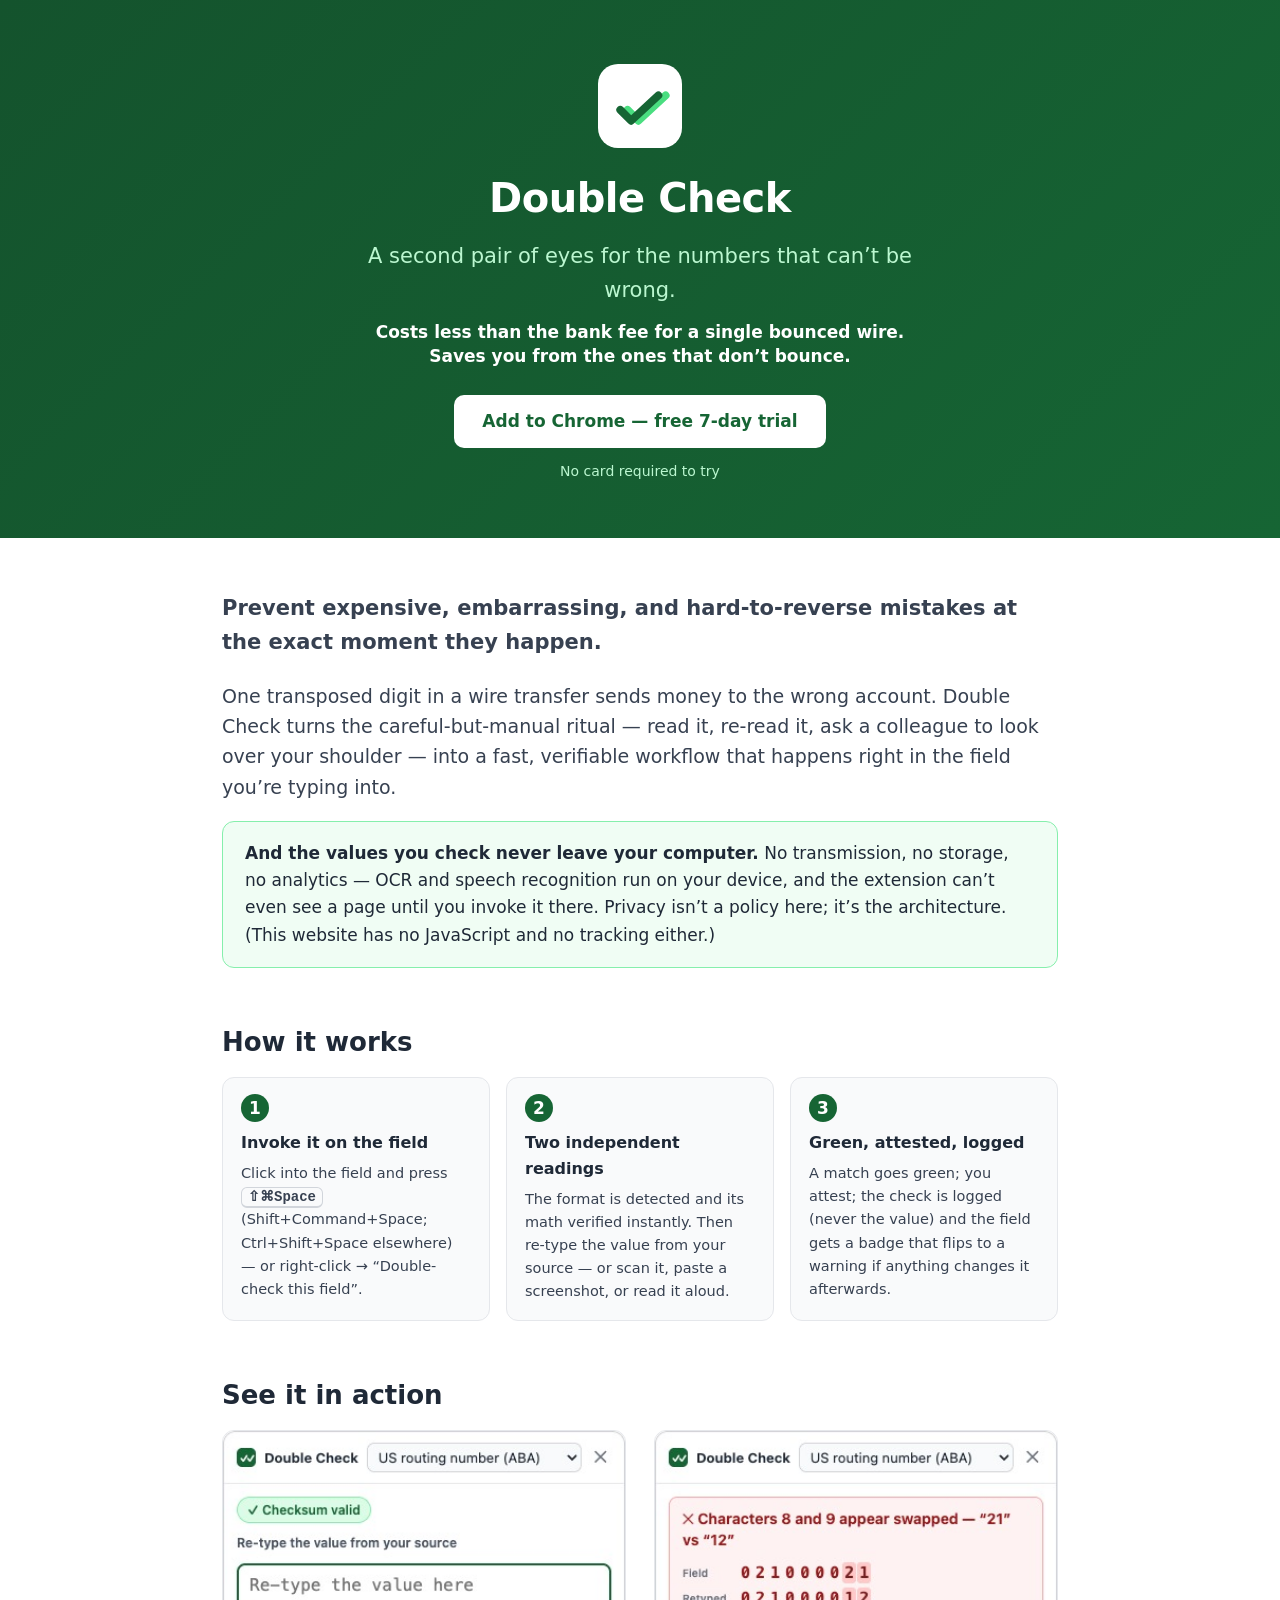
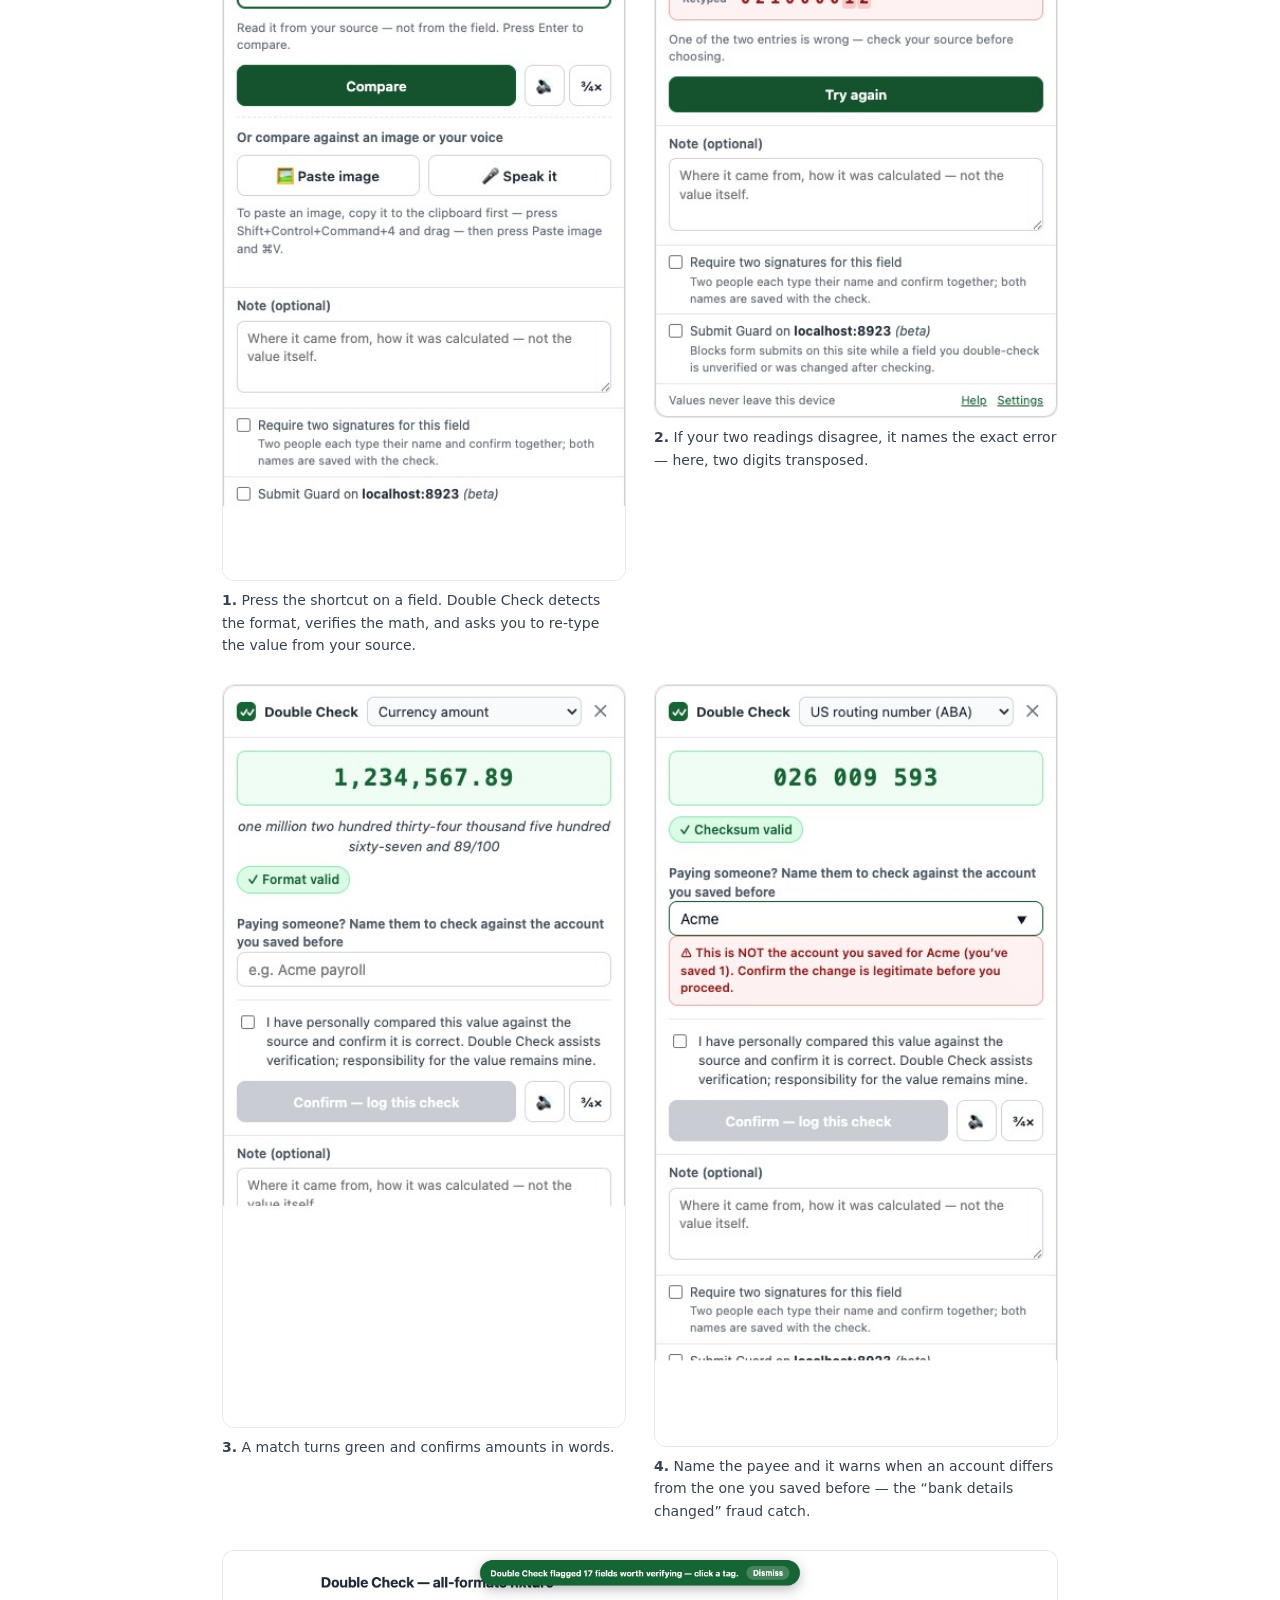
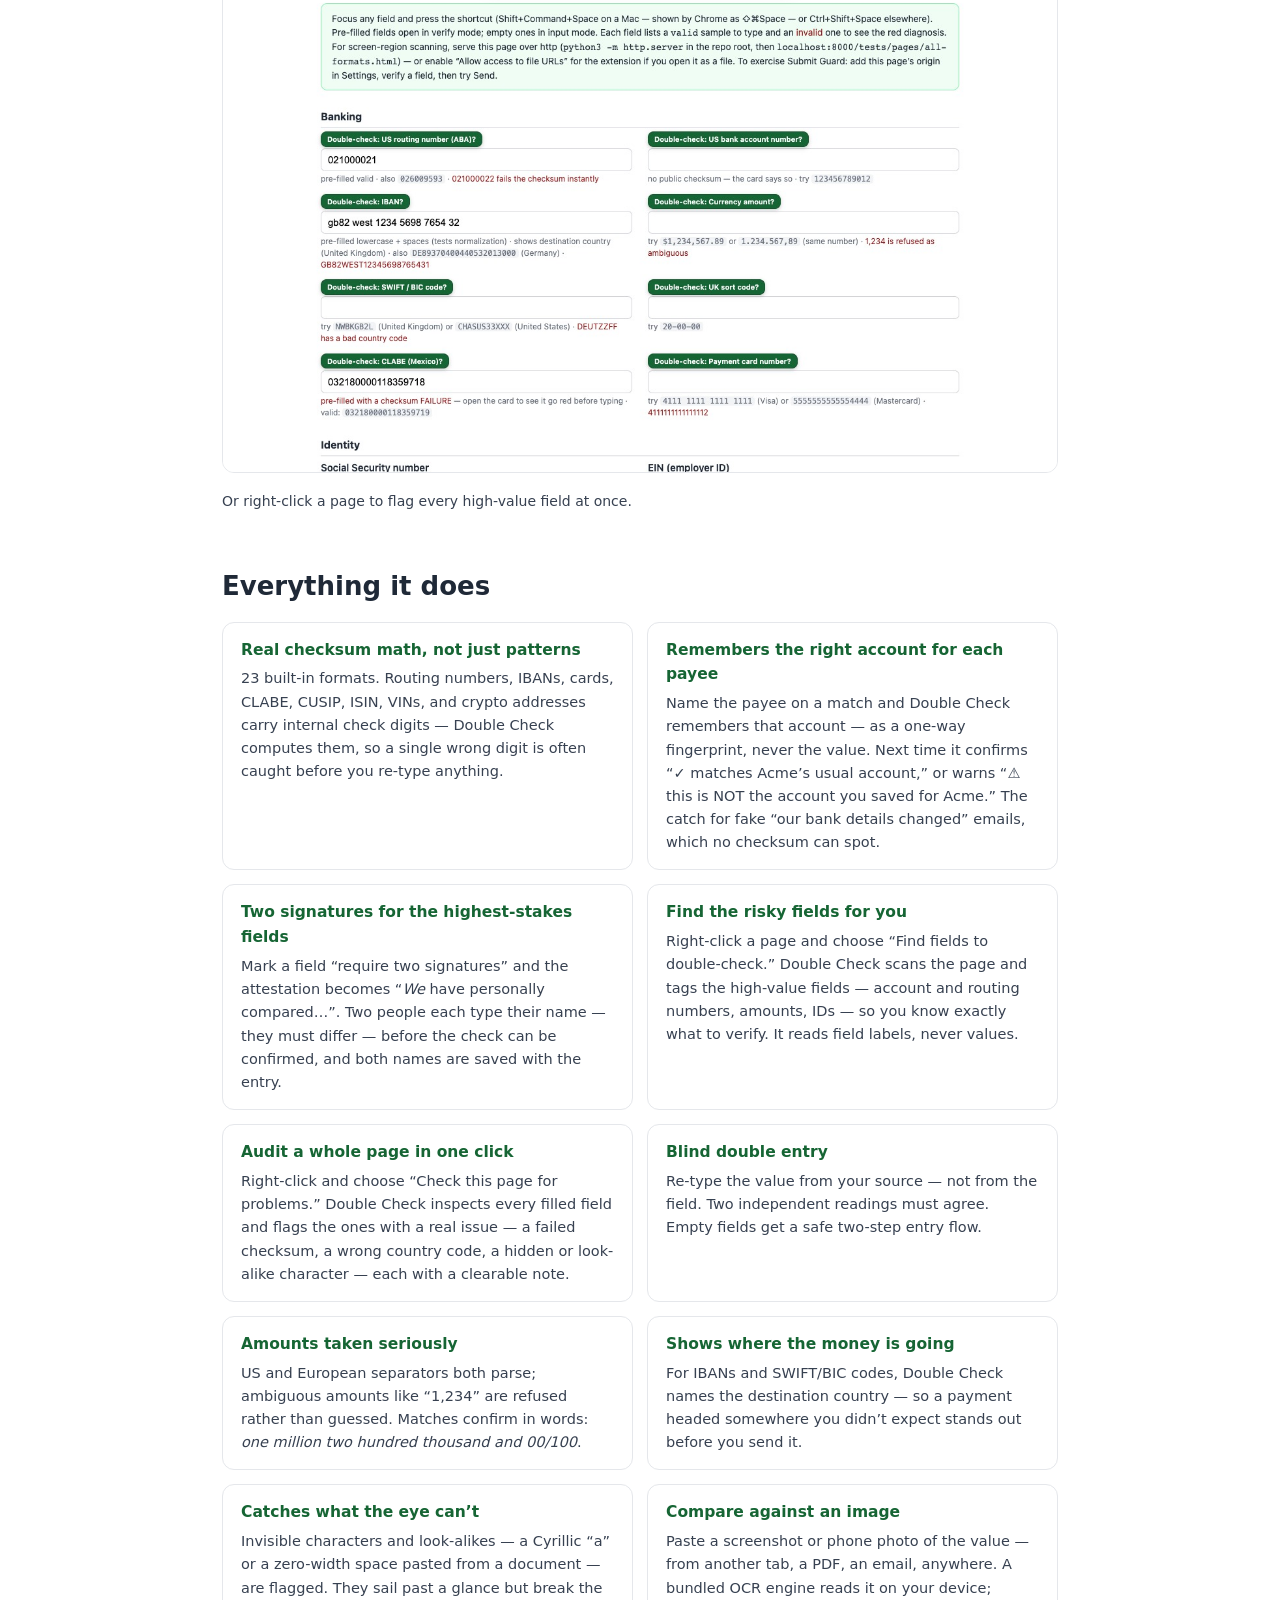
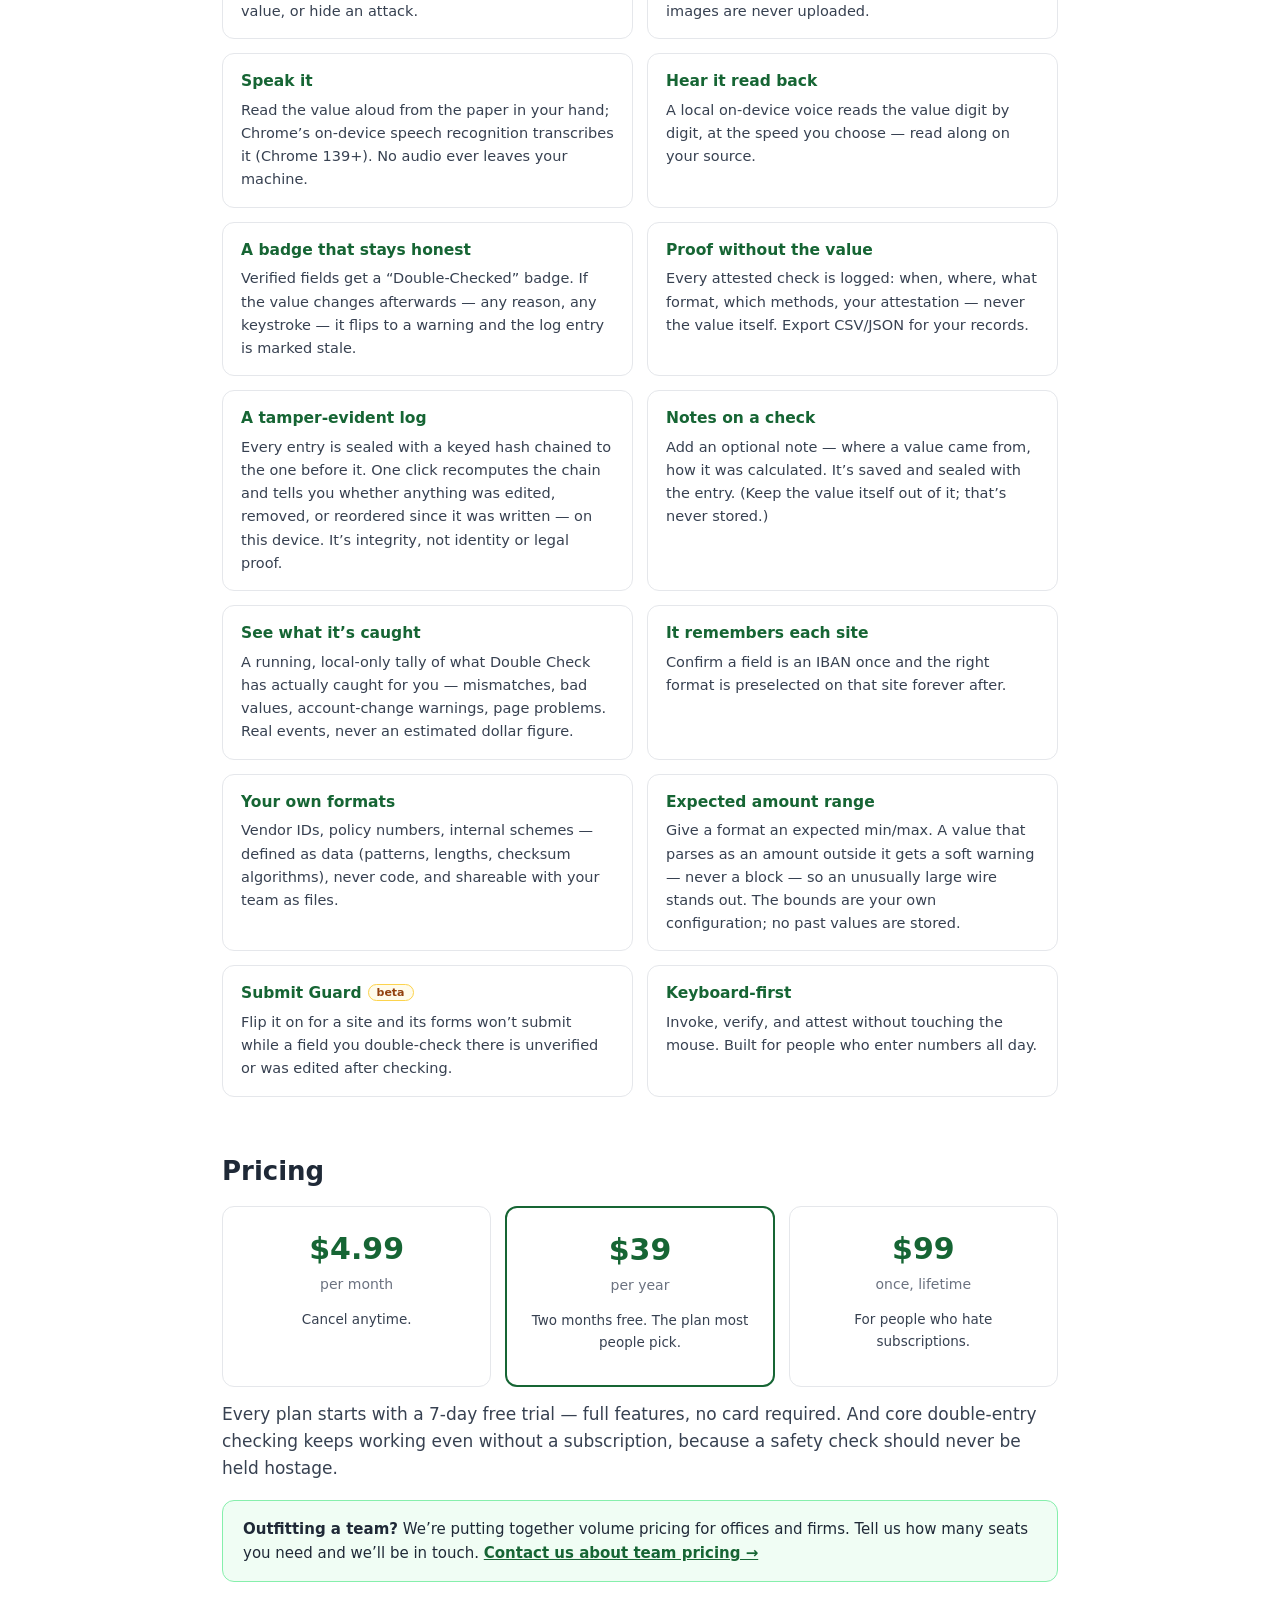
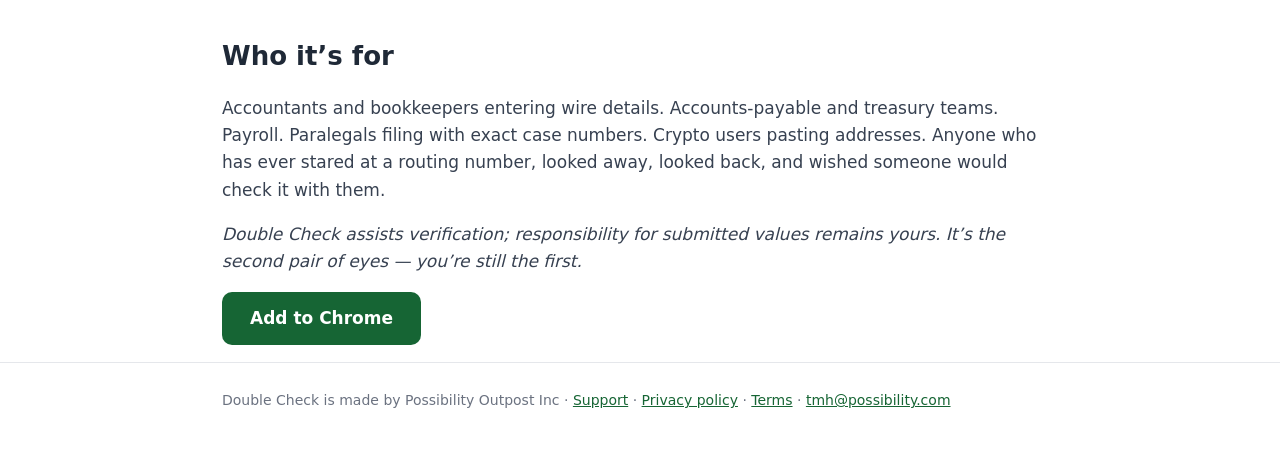
==== index.html @ 44df60a7 "Wire up the live Chrome Web Store link Extension is live — both CTAs now point to the store listing;" ====
<!doctype html>
<html lang="en">
<head>
  <meta charset="UTF-8">
  <meta name="viewport" content="width=device-width, initial-scale=1.0">
  <title>Double Check — a second pair of eyes for numbers that can’t be wrong</title>
  <meta name="description" content="Chrome extension that verifies account numbers, routing numbers, amounts and IDs as you enter them — checksums, blind double entry, on-device OCR and voice. Values never leave your device.">
  <meta property="og:title" content="Double Check">
  <meta property="og:description" content="A second pair of eyes for numbers that can’t be wrong. Values never leave your device.">
  <meta property="og:image" content="https://doublecheck.possibility.com/og.jpg">
  <meta property="og:url" content="https://doublecheck.possibility.com/">
  <link rel="canonical" href="https://doublecheck.possibility.com/">
  <link rel="icon" href="favicon.png">
  <link rel="stylesheet" href="style.css">
  <!-- No JavaScript on this site, by design. Nothing here tracks you either. -->
</head>
<body>
  <header class="site">
    <div class="wrap">
      <div class="logo" aria-hidden="true">
        <svg viewBox="0 0 100 100" xmlns="http://www.w3.org/2000/svg">
          <path d="M22 56 L40 74 L85 32" fill="none" stroke="#4ade80" stroke-width="13"
                stroke-linecap="round" stroke-linejoin="round" transform="translate(7,0)"/>
          <path d="M22 56 L40 74 L85 32" fill="none" stroke="#166534" stroke-width="13"
                stroke-linecap="round" stroke-linejoin="round" transform="translate(-5,0)"/>
        </svg>
      </div>
      <h1>Double Check</h1>
      <p class="tag">A second pair of eyes for the numbers that can’t be wrong.</p>
      <p class="pitch">Costs less than the bank fee for a single bounced wire.<br>
      Saves you from the ones that don’t bounce.</p>
      <a class="cta" href="https://chromewebstore.google.com/detail/double-check/mnkfkinaakgknifodgbcakgflnaelhpe">Add to Chrome — free 7-day trial</a>
      <div class="subcta">No card required to try</div>
    </div>
  </header>

  <main class="wrap">
    <section>
      <p style="font-size:21px;font-weight:600;margin-top:0">Prevent expensive, embarrassing, and
      hard-to-reverse mistakes at the exact moment they happen.</p>
      <p style="font-size:19px">One transposed digit in a wire transfer sends money to the wrong
      account. Double Check turns the careful-but-manual ritual — read it, re-read it, ask a
      colleague to look over your shoulder — into a fast, verifiable workflow that happens right
      in the field you’re typing into.</p>
      <div class="promise">
        <strong>And the values you check never leave your computer.</strong> No transmission, no
        storage, no analytics — OCR and speech recognition run on your device, and the extension
        can’t even see a page until you invoke it there. Privacy isn’t a policy here; it’s the
        architecture. (This website has no JavaScript and no tracking either.)
      </div>
    </section>

    <section>
      <h2>How it works</h2>
      <div class="steps">
        <div class="step"><span class="n">1</span>
          <h3>Invoke it on the field</h3>
          <p>Click into the field and press <kbd>⇧⌘Space</kbd> (Shift+Command+Space; Ctrl+Shift+Space
          elsewhere) — or right-click → “Double-check this field”.</p>
        </div>
        <div class="step"><span class="n">2</span>
          <h3>Two independent readings</h3>
          <p>The format is detected and its math verified instantly. Then re-type the value from
          your source — or scan it, paste a screenshot, or read it aloud.</p>
        </div>
        <div class="step"><span class="n">3</span>
          <h3>Green, attested, logged</h3>
          <p>A match goes green; you attest; the check is logged (never the value) and the field
          gets a badge that flips to a warning if anything changes it afterwards.</p>
        </div>
      </div>
    </section>

    <section>
      <h2>See it in action</h2>
      <div class="walk">
        <figure>
          <img src="doc-verify.jpg" alt="The Double Check card on a routing-number field: checksum valid, with a box to re-type the value from your source">
          <figcaption><strong>1.</strong> Press the shortcut on a field. Double Check detects the
          format, verifies the math, and asks you to re-type the value from your source.</figcaption>
        </figure>
        <figure>
          <img src="doc-mismatch.jpg" alt="A mismatch: characters 8 and 9 appear swapped, with both entries compared character by character">
          <figcaption><strong>2.</strong> If your two readings disagree, it names the exact error —
          here, two digits transposed.</figcaption>
        </figure>
        <figure>
          <img src="doc-match.jpg" alt="A green match showing an amount confirmed in words">
          <figcaption><strong>3.</strong> A match turns green and confirms amounts in words.</figcaption>
        </figure>
        <figure>
          <img src="doc-trusted.jpg" alt="A warning that this is not the account saved for the named payee">
          <figcaption><strong>4.</strong> Name the payee and it warns when an account differs from
          the one you saved before — the “bank details changed” fraud catch.</figcaption>
        </figure>
      </div>
      <figure class="wide">
        <img src="doc-scan.jpg" alt="A page with several high-value fields tagged for double-checking">
        <figcaption>Or right-click a page to flag every high-value field at once.</figcaption>
      </figure>
    </section>

    <section>
      <h2>Everything it does</h2>
      <div class="grid">
        <div class="feat"><h3>Real checksum math, not just patterns</h3>
          <p>23 built-in formats. Routing numbers, IBANs, cards, CLABE, CUSIP, ISIN, VINs, and
          crypto addresses carry internal check digits — Double Check computes them, so a single
          wrong digit is often caught before you re-type anything.</p></div>
        <div class="feat"><h3>Remembers the right account for each payee</h3>
          <p>Name the payee on a match and Double Check remembers that account — as a one-way
          fingerprint, never the value. Next time it confirms “✓ matches Acme’s usual account,”
          or warns “⚠ this is NOT the account you saved for Acme.” The catch for fake “our bank
          details changed” emails, which no checksum can spot.</p></div>
        <div class="feat"><h3>Two signatures for the highest-stakes fields</h3>
          <p>Mark a field “require two signatures” and the attestation becomes “<em>We</em> have
          personally compared…”. Two people each type their name — they must differ — before the
          check can be confirmed, and both names are saved with the entry.</p></div>
        <div class="feat"><h3>Find the risky fields for you</h3>
          <p>Right-click a page and choose “Find fields to double-check.” Double Check scans the
          page and tags the high-value fields — account and routing numbers, amounts, IDs — so you
          know exactly what to verify. It reads field labels, never values.</p></div>
        <div class="feat"><h3>Audit a whole page in one click</h3>
          <p>Right-click and choose “Check this page for problems.” Double Check inspects every
          filled field and flags the ones with a real issue — a failed checksum, a wrong country
          code, a hidden or look-alike character — each with a clearable note.</p></div>
        <div class="feat"><h3>Blind double entry</h3>
          <p>Re-type the value from your source — not from the field. Two independent readings
          must agree. Empty fields get a safe two-step entry flow.</p></div>
        <div class="feat"><h3>Amounts taken seriously</h3>
          <p>US and European separators both parse; ambiguous amounts like “1,234” are refused
          rather than guessed. Matches confirm in words: <em>one million two hundred thousand
          and 00/100</em>.</p></div>
        <div class="feat"><h3>Shows where the money is going</h3>
          <p>For IBANs and SWIFT/BIC codes, Double Check names the destination country — so a
          payment headed somewhere you didn’t expect stands out before you send it.</p></div>
        <div class="feat"><h3>Catches what the eye can’t</h3>
          <p>Invisible characters and look-alikes — a Cyrillic “а” or a zero-width space pasted
          from a document — are flagged. They sail past a glance but break the value, or hide an
          attack.</p></div>
        <div class="feat"><h3>Compare against an image</h3>
          <p>Paste a screenshot or phone photo of the value — from another tab, a PDF, an
          email, anywhere. A bundled OCR engine reads it on your device; images are never
          uploaded.</p></div>
        <div class="feat"><h3>Speak it</h3>
          <p>Read the value aloud from the paper in your hand; Chrome’s on-device speech
          recognition transcribes it (Chrome 139+). No audio ever leaves your machine.</p></div>
        <div class="feat"><h3>Hear it read back</h3>
          <p>A local on-device voice reads the value digit by digit, at the speed you choose —
          read along on your source.</p></div>
        <div class="feat"><h3>A badge that stays honest</h3>
          <p>Verified fields get a “Double-Checked” badge. If the value changes afterwards — any
          reason, any keystroke — it flips to a warning and the log entry is marked stale.</p></div>
        <div class="feat"><h3>Proof without the value</h3>
          <p>Every attested check is logged: when, where, what format, which methods, your
          attestation — never the value itself. Export CSV/JSON for your records.</p></div>
        <div class="feat"><h3>A tamper-evident log</h3>
          <p>Every entry is sealed with a keyed hash chained to the one before it. One click
          recomputes the chain and tells you whether anything was edited, removed, or reordered
          since it was written — on this device. It’s integrity, not identity or legal proof.</p></div>
        <div class="feat"><h3>Notes on a check</h3>
          <p>Add an optional note — where a value came from, how it was calculated. It’s saved and
          sealed with the entry. (Keep the value itself out of it; that’s never stored.)</p></div>
        <div class="feat"><h3>See what it’s caught</h3>
          <p>A running, local-only tally of what Double Check has actually caught for you —
          mismatches, bad values, account-change warnings, page problems. Real events, never an
          estimated dollar figure.</p></div>
        <div class="feat"><h3>It remembers each site</h3>
          <p>Confirm a field is an IBAN once and the right format is preselected on that site
          forever after.</p></div>
        <div class="feat"><h3>Your own formats</h3>
          <p>Vendor IDs, policy numbers, internal schemes — defined as data (patterns, lengths,
          checksum algorithms), never code, and shareable with your team as files.</p></div>
        <div class="feat"><h3>Expected amount range</h3>
          <p>Give a format an expected min/max. A value that parses as an amount outside it gets a
          soft warning — never a block — so an unusually large wire stands out. The bounds are your
          own configuration; no past values are stored.</p></div>
        <div class="feat"><h3>Submit Guard<span class="beta">beta</span></h3>
          <p>Flip it on for a site and its forms won’t submit while a field you double-check
          there is unverified or was edited after checking.</p></div>
        <div class="feat"><h3>Keyboard-first</h3>
          <p>Invoke, verify, and attest without touching the mouse. Built for people who enter
          numbers all day.</p></div>
      </div>
    </section>

    <section>
      <h2>Pricing</h2>
      <div class="price-row">
        <div class="price"><div class="amt">$4.99</div><div class="per">per month</div>
          <p>Cancel anytime.</p></div>
        <div class="price hot"><div class="amt">$39</div><div class="per">per year</div>
          <p>Two months free. The plan most people pick.</p></div>
        <div class="price"><div class="amt">$99</div><div class="per">once, lifetime</div>
          <p>For people who hate subscriptions.</p></div>
      </div>
      <p style="margin-top:14px">Every plan starts with a 7-day free trial — full features, no
      card required. And core double-entry checking keeps working even without a subscription,
      because a safety check should never be held hostage.</p>
      <div class="teams">
        <strong>Outfitting a team?</strong> We’re putting together volume pricing for offices and
        firms. Tell us how many seats you need and we’ll be in touch.
        <a href="mailto:tmh@possibility.com?subject=Double%20Check%20%E2%80%94%20Team%20pricing%20inquiry&amp;body=How%20many%20people%20on%20your%20team%3F%0AWhat%20does%20your%20team%20do%3F%0A">Contact us about team pricing →</a>
      </div>
    </section>

    <section>
      <h2>Who it’s for</h2>
      <p>Accountants and bookkeepers entering wire details. Accounts-payable and treasury teams.
      Payroll. Paralegals filing with exact case numbers. Crypto users pasting addresses. Anyone
      who has ever stared at a routing number, looked away, looked back, and wished someone would
      check it with them.</p>
      <p><em>Double Check assists verification; responsibility for submitted values remains
      yours. It’s the second pair of eyes — you’re still the first.</em></p>
      <p><a class="cta" style="background:#166534;color:#fff" href="https://chromewebstore.google.com/detail/double-check/mnkfkinaakgknifodgbcakgflnaelhpe">Add to Chrome</a></p>
    </section>
  </main>

  <footer class="site">
    <div class="wrap">
      Double Check is made by Possibility Outpost Inc ·
      <a href="support.html">Support</a> ·
      <a href="privacy.html">Privacy policy</a> ·
      <a href="terms.html">Terms</a> ·
      <a href="mailto:tmh@possibility.com">tmh@possibility.com</a>
    </div>
  </footer>
</body>
</html>
---- style.css ----
:root {
  --green: #166534;
  --green-dark: #14532d;
  --green-pale: #f0fdf4;
  --green-border: #86efac;
  --ink: #1f2937;
  --muted: #6b7280;
  --line: #e5e7eb;
  --bg: #f9fafb;
  --amber-bg: #fffbeb;
  --amber-border: #fcd34d;
  --amber-ink: #92400e;
}
* { box-sizing: border-box; }
body {
  margin: 0;
  font: 17px/1.6 system-ui, -apple-system, "Segoe UI", sans-serif;
  color: var(--ink);
  background: #fff;
}
.wrap { max-width: 880px; margin: 0 auto; padding: 0 22px; }
header.site {
  background: linear-gradient(135deg, var(--green-dark), var(--green));
  color: #fff;
  padding: 64px 0 56px;
  text-align: center;
}
.logo {
  width: 84px; height: 84px; border-radius: 20px; background: #fff;
  display: inline-flex; align-items: center; justify-content: center;
  margin-bottom: 18px;
}
.logo svg { width: 72%; height: 72%; }
header.site h1 { font-size: 40px; margin: 0 0 10px; letter-spacing: -.5px; }
header.site .tag { font-size: 21px; color: #bbf7d0; margin: 0 auto 14px; max-width: 560px; }
header.site .pitch { font-size: 17px; font-weight: 600; color: #fff; margin: 0 auto 26px; max-width: 560px; line-height: 1.4; }
.cta {
  display: inline-block; background: #fff; color: var(--green);
  font-weight: 750; font-size: 17px; padding: 13px 28px; border-radius: 10px;
  text-decoration: none;
}
.cta:hover { background: var(--green-pale); }
.subcta { color: #bbf7d0; font-size: 14px; margin-top: 12px; }
main { padding: 26px 0 80px; }
section { margin-top: 54px; }
h2 { font-size: 26px; margin: 0 0 14px; }
p { color: #374151; }
.promise {
  background: var(--green-pale); border: 1px solid var(--green-border);
  border-radius: 12px; padding: 18px 22px;
}
.steps { display: grid; grid-template-columns: repeat(3, 1fr); gap: 16px; }
@media (max-width: 700px) { .steps { grid-template-columns: 1fr; } }
.step {
  border: 1px solid var(--line); border-radius: 12px; padding: 16px 18px; background: var(--bg);
}
.step .n {
  display: inline-flex; width: 28px; height: 28px; border-radius: 50%;
  background: var(--green); color: #fff; align-items: center; justify-content: center;
  font-weight: 700; margin-bottom: 8px;
}
.step h3 { font-size: 16px; margin: 0 0 6px; }
.step p { font-size: 14.5px; margin: 0; }
.grid { display: grid; grid-template-columns: 1fr 1fr; gap: 14px; }
@media (max-width: 700px) { .grid { grid-template-columns: 1fr; } }
.feat { border: 1px solid var(--line); border-radius: 12px; padding: 15px 18px; }
.feat h3 { font-size: 15.5px; margin: 0 0 5px; color: var(--green); }
.feat p { font-size: 14.5px; margin: 0; }
.feat .beta {
  font-size: 11px; font-weight: 700; color: var(--amber-ink); background: var(--amber-bg);
  border: 1px solid var(--amber-border); border-radius: 9999px; padding: 1px 8px;
  margin-left: 6px; vertical-align: 2px;
}
.shot { border: 1px solid var(--line); border-radius: 12px; width: 100%; height: auto; }
.walk { display: grid; grid-template-columns: repeat(2, 1fr); gap: 28px; margin-top: 10px; align-items: start; }
@media (max-width: 700px) { .walk { grid-template-columns: 1fr; } }
.walk figure, figure.wide { margin: 0; }
.walk img { width: 100%; max-width: 420px; height: auto; border: 1px solid var(--line); border-radius: 12px; display: block; }
figure.wide { margin-top: 28px; }
figure.wide img { width: 100%; height: auto; border: 1px solid var(--line); border-radius: 12px; }
.walk figcaption, figure.wide figcaption { font-size: 14px; color: #374151; margin-top: 8px; }
.price-row { display: grid; grid-template-columns: repeat(3, 1fr); gap: 14px; }
@media (max-width: 700px) { .price-row { grid-template-columns: 1fr; } }
.price { border: 1px solid var(--line); border-radius: 12px; padding: 18px; text-align: center; }
.price.hot { border-color: var(--green); border-width: 2px; }
.price .amt { font-size: 30px; font-weight: 800; color: var(--green); }
.price .per { color: var(--muted); font-size: 14px; }
.price p { font-size: 13.5px; }
.teams {
  margin-top: 18px; padding: 16px 20px; background: var(--green-pale);
  border: 1px solid var(--green-border); border-radius: 12px; font-size: 15px;
}
.teams a { font-weight: 650; white-space: nowrap; }
footer.site {
  border-top: 1px solid var(--line); padding: 26px 0 40px; color: var(--muted); font-size: 14px;
}
footer.site a, main a { color: var(--green); }
.docpage h1 { font-size: 30px; }
.docpage h2 { font-size: 21px; margin-top: 34px; }
.docpage { padding-bottom: 80px; }
nav.crumb { padding: 18px 0 0; font-size: 14px; }
nav.crumb a { color: var(--green); text-decoration: none; }
kbd {
  font: 600 14px ui-monospace, Menlo, monospace; background: var(--bg);
  border: 1px solid #d1d5db; border-bottom-width: 2px; border-radius: 6px; padding: 1px 6px;
}
code {
  font-family: ui-monospace, Menlo, monospace; font-size: 14px;
  background: #f3f4f6; padding: 0 5px; border-radius: 5px;
}
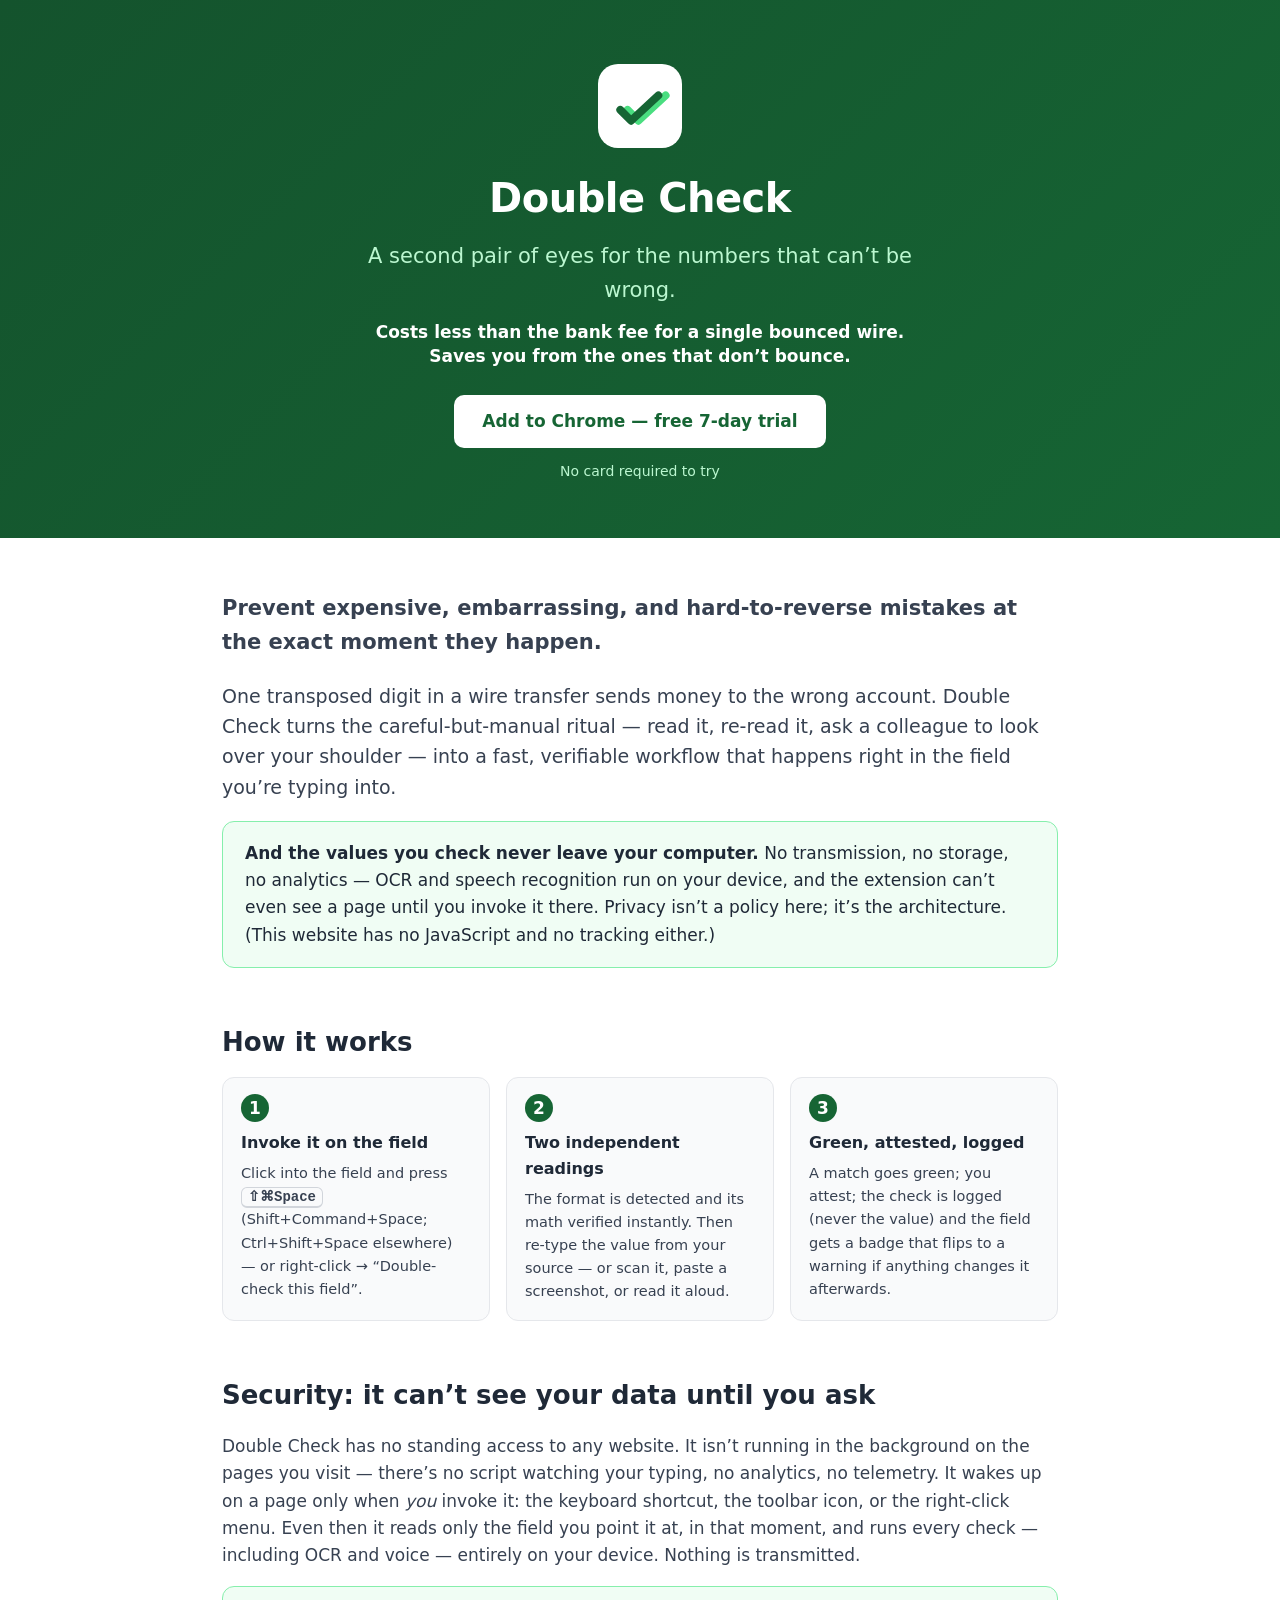
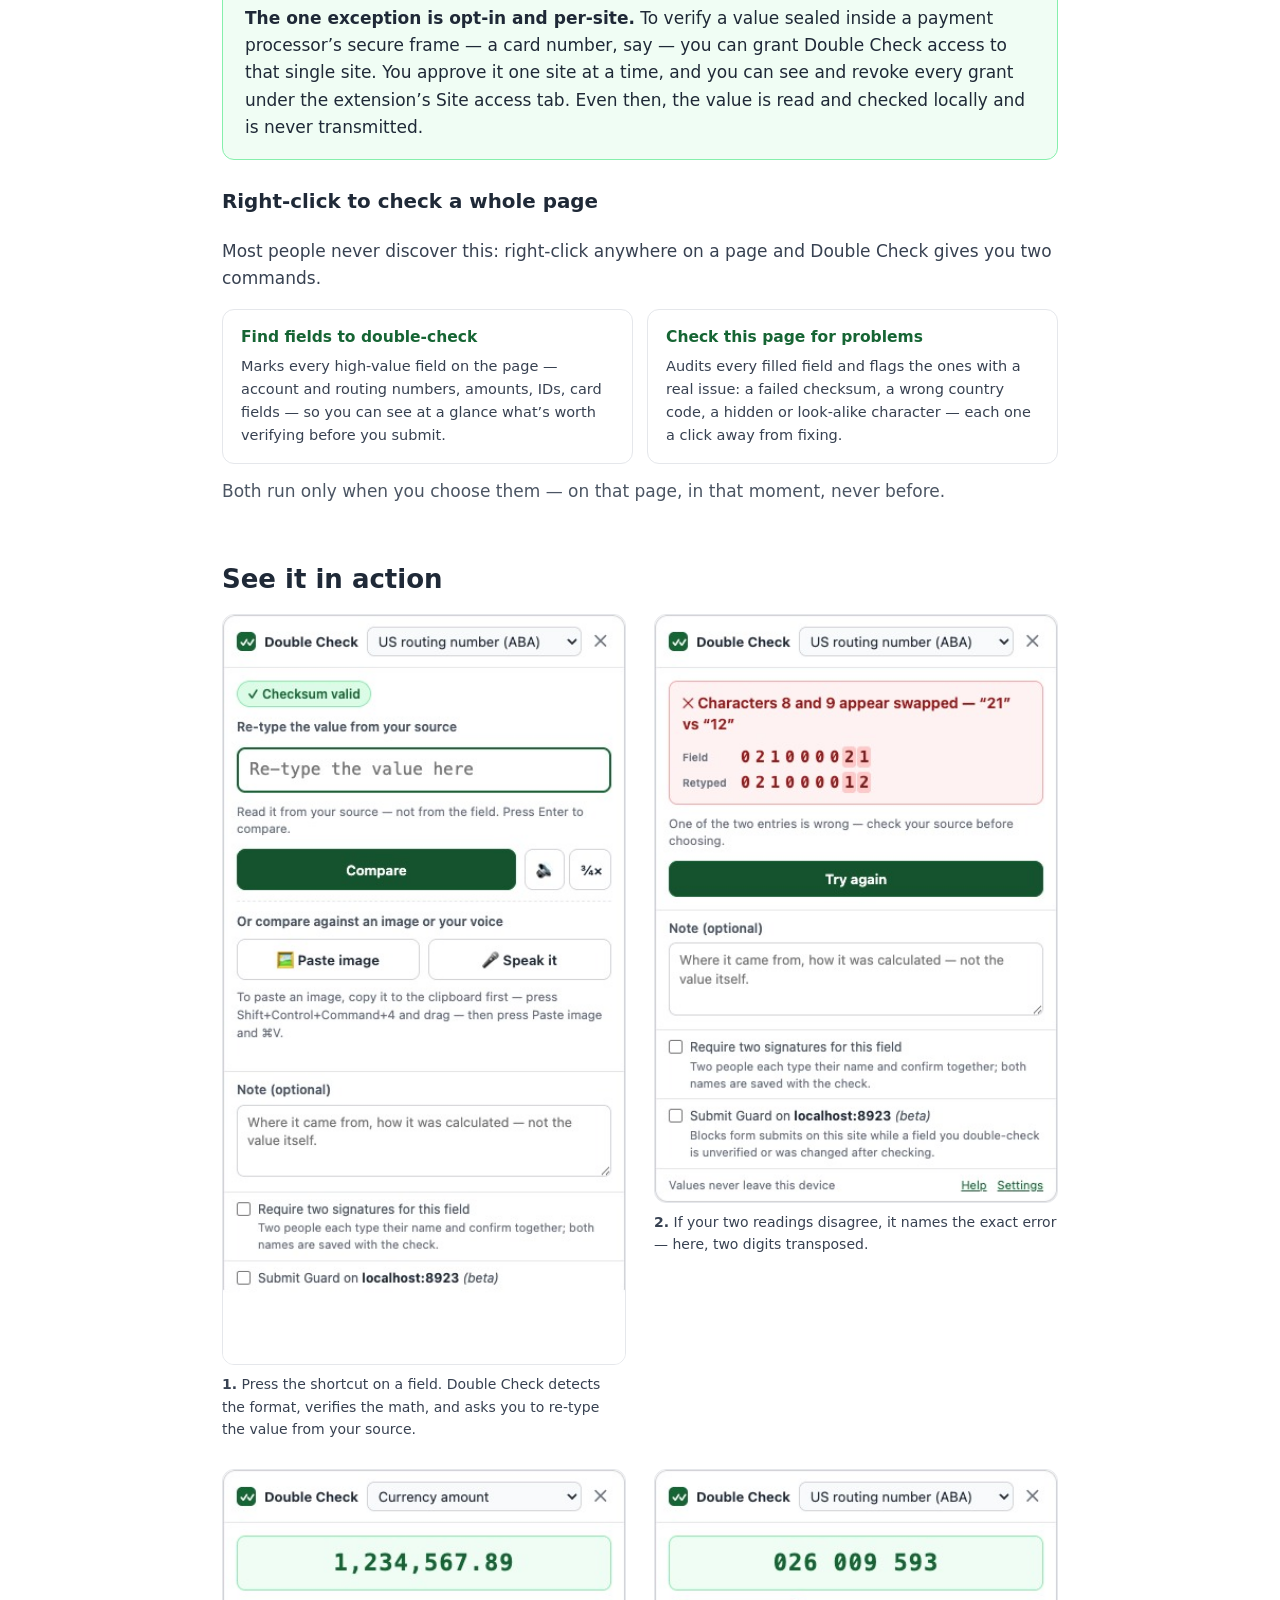
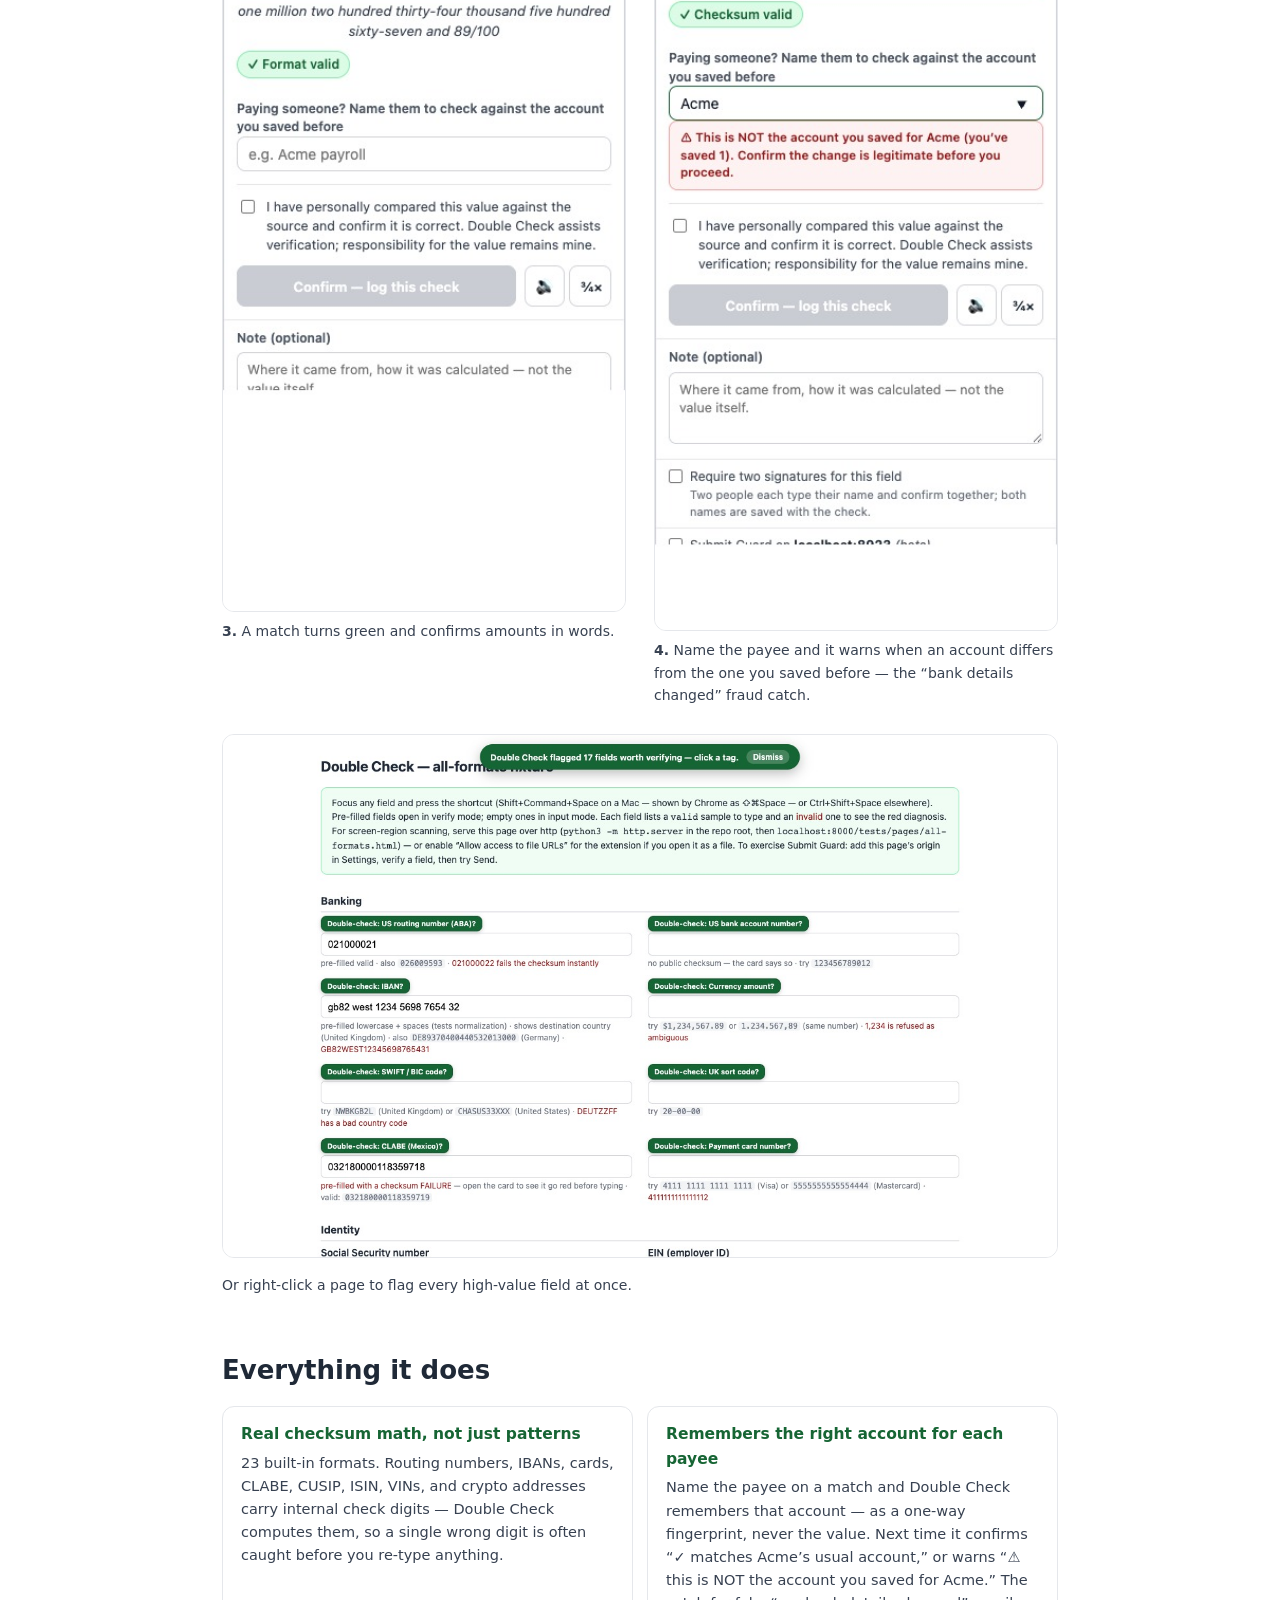
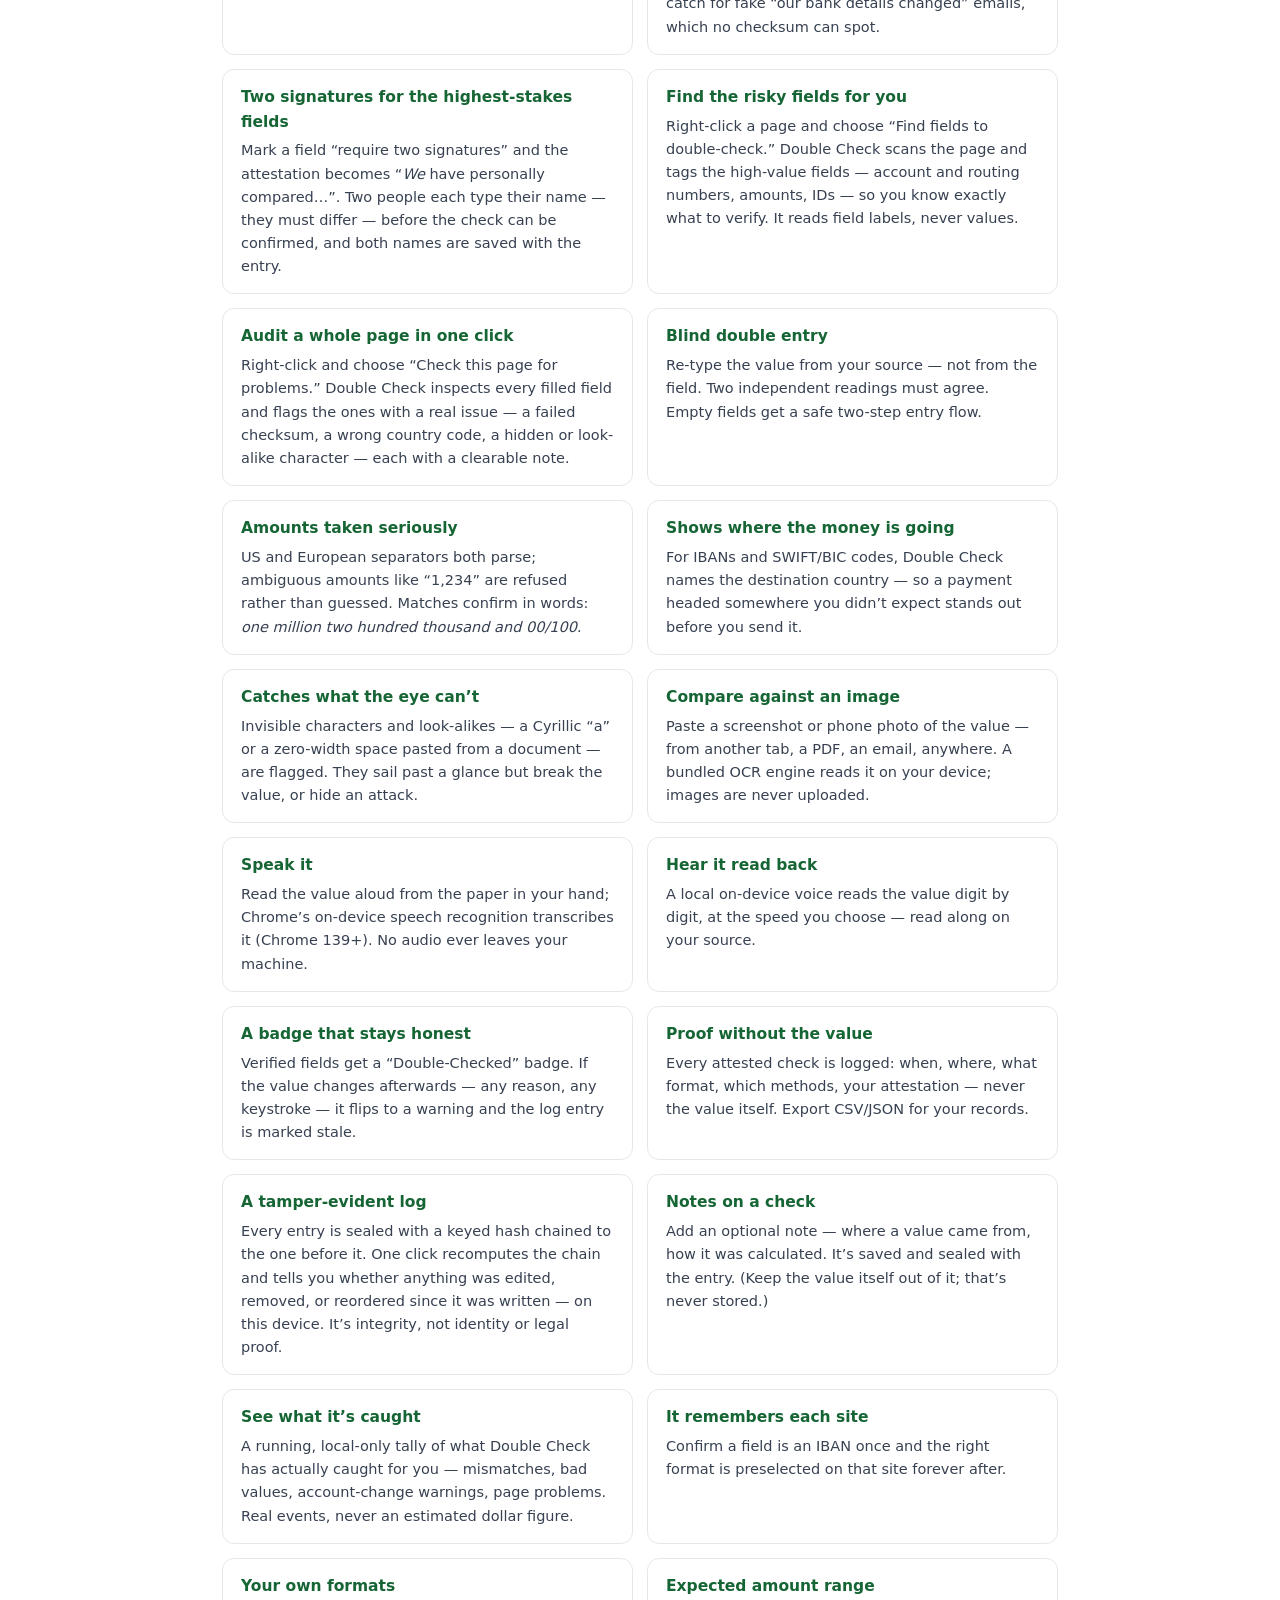
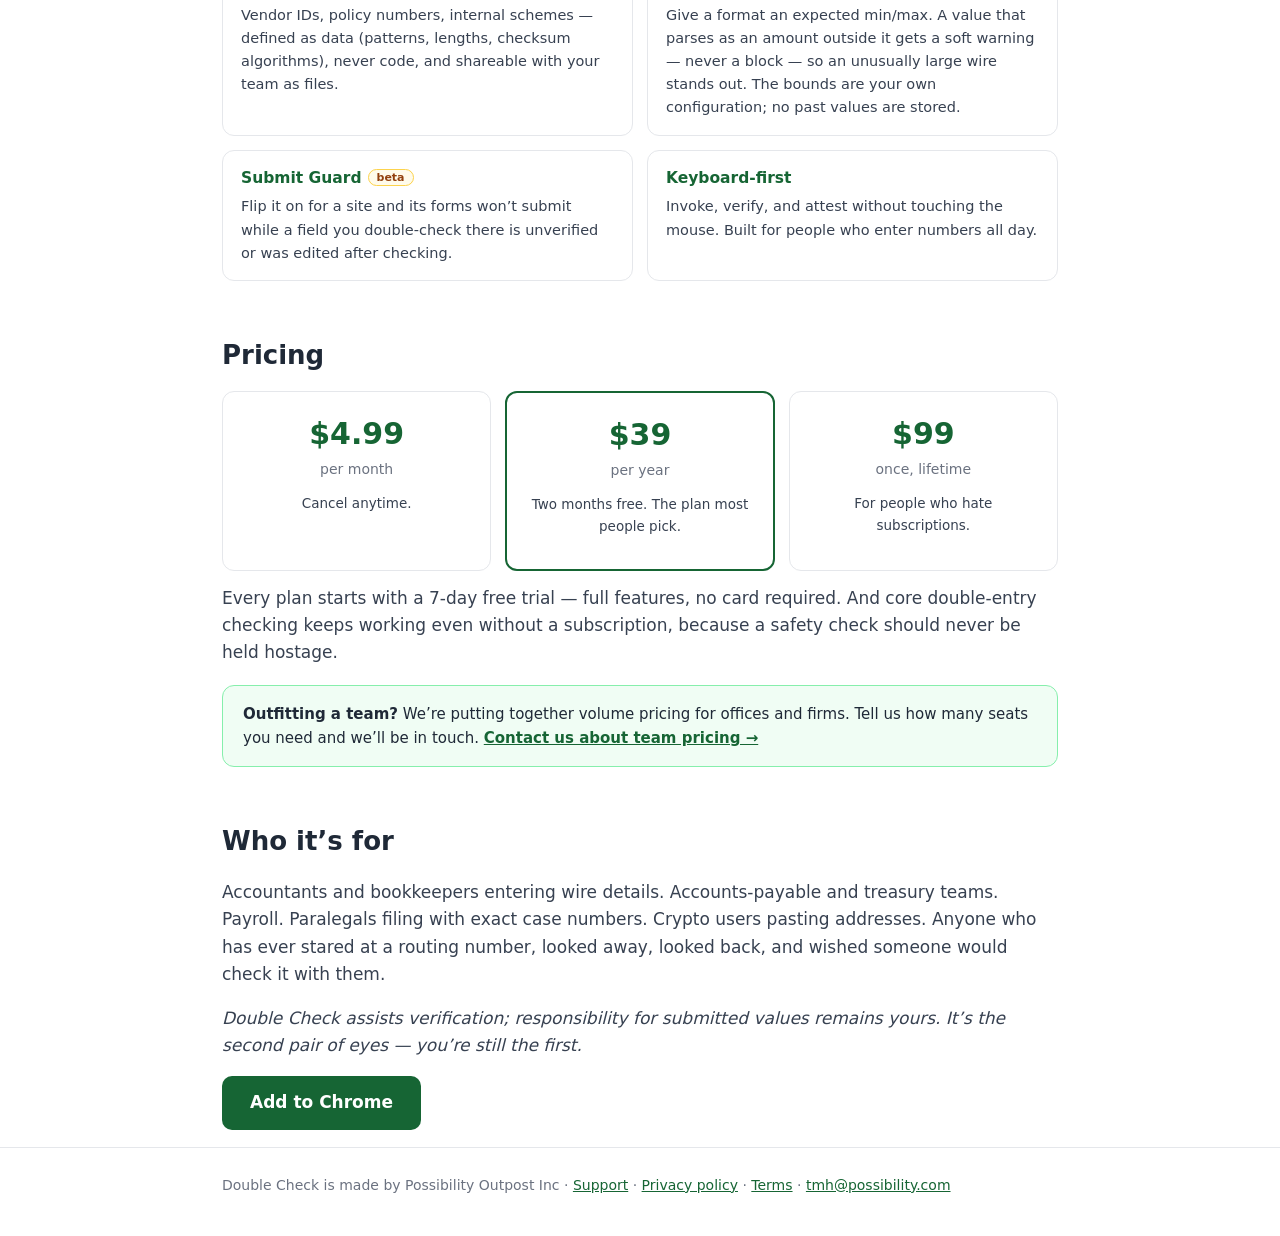
==== commit 314432e4: "Add a Security section to the site Explains no-standing-access (it can't see your data until you inv" ====
--- a/index.html
+++ b/index.html
@@ -69,6 +69,36 @@
           gets a badge that flips to a warning if anything changes it afterwards.</p>
         </div>
       </div>
+    </section>
+
+    <section>
+      <h2>Security: it can’t see your data until you ask</h2>
+      <p>Double Check has no standing access to any website. It isn’t running in the background on the
+      pages you visit — there’s no script watching your typing, no analytics, no telemetry. It wakes up
+      on a page only when <em>you</em> invoke it: the keyboard shortcut, the toolbar icon, or the
+      right-click menu. Even then it reads only the field you point it at, in that moment, and runs every
+      check — including OCR and voice — entirely on your device. Nothing is transmitted.</p>
+      <div class="promise">
+        <strong>The one exception is opt-in and per-site.</strong> To verify a value sealed inside a
+        payment processor’s secure frame — a card number, say — you can grant Double Check access to that
+        single site. You approve it one site at a time, and you can see and revoke every grant under the
+        extension’s Site access tab. Even then, the value is read and checked locally and is never
+        transmitted.
+      </div>
+
+      <h3 style="margin-top:26px">Right-click to check a whole page</h3>
+      <p>Most people never discover this: right-click anywhere on a page and Double Check gives you two
+      commands.</p>
+      <div class="grid">
+        <div class="feat"><h3>Find fields to double-check</h3>
+          <p>Marks every high-value field on the page — account and routing numbers, amounts, IDs, card
+          fields — so you can see at a glance what’s worth verifying before you submit.</p></div>
+        <div class="feat"><h3>Check this page for problems</h3>
+          <p>Audits every filled field and flags the ones with a real issue: a failed checksum, a wrong
+          country code, a hidden or look-alike character — each one a click away from fixing.</p></div>
+      </div>
+      <p style="margin-top:14px;color:#4b5563">Both run only when you choose them — on that page, in that
+      moment, never before.</p>
     </section>
 
     <section>
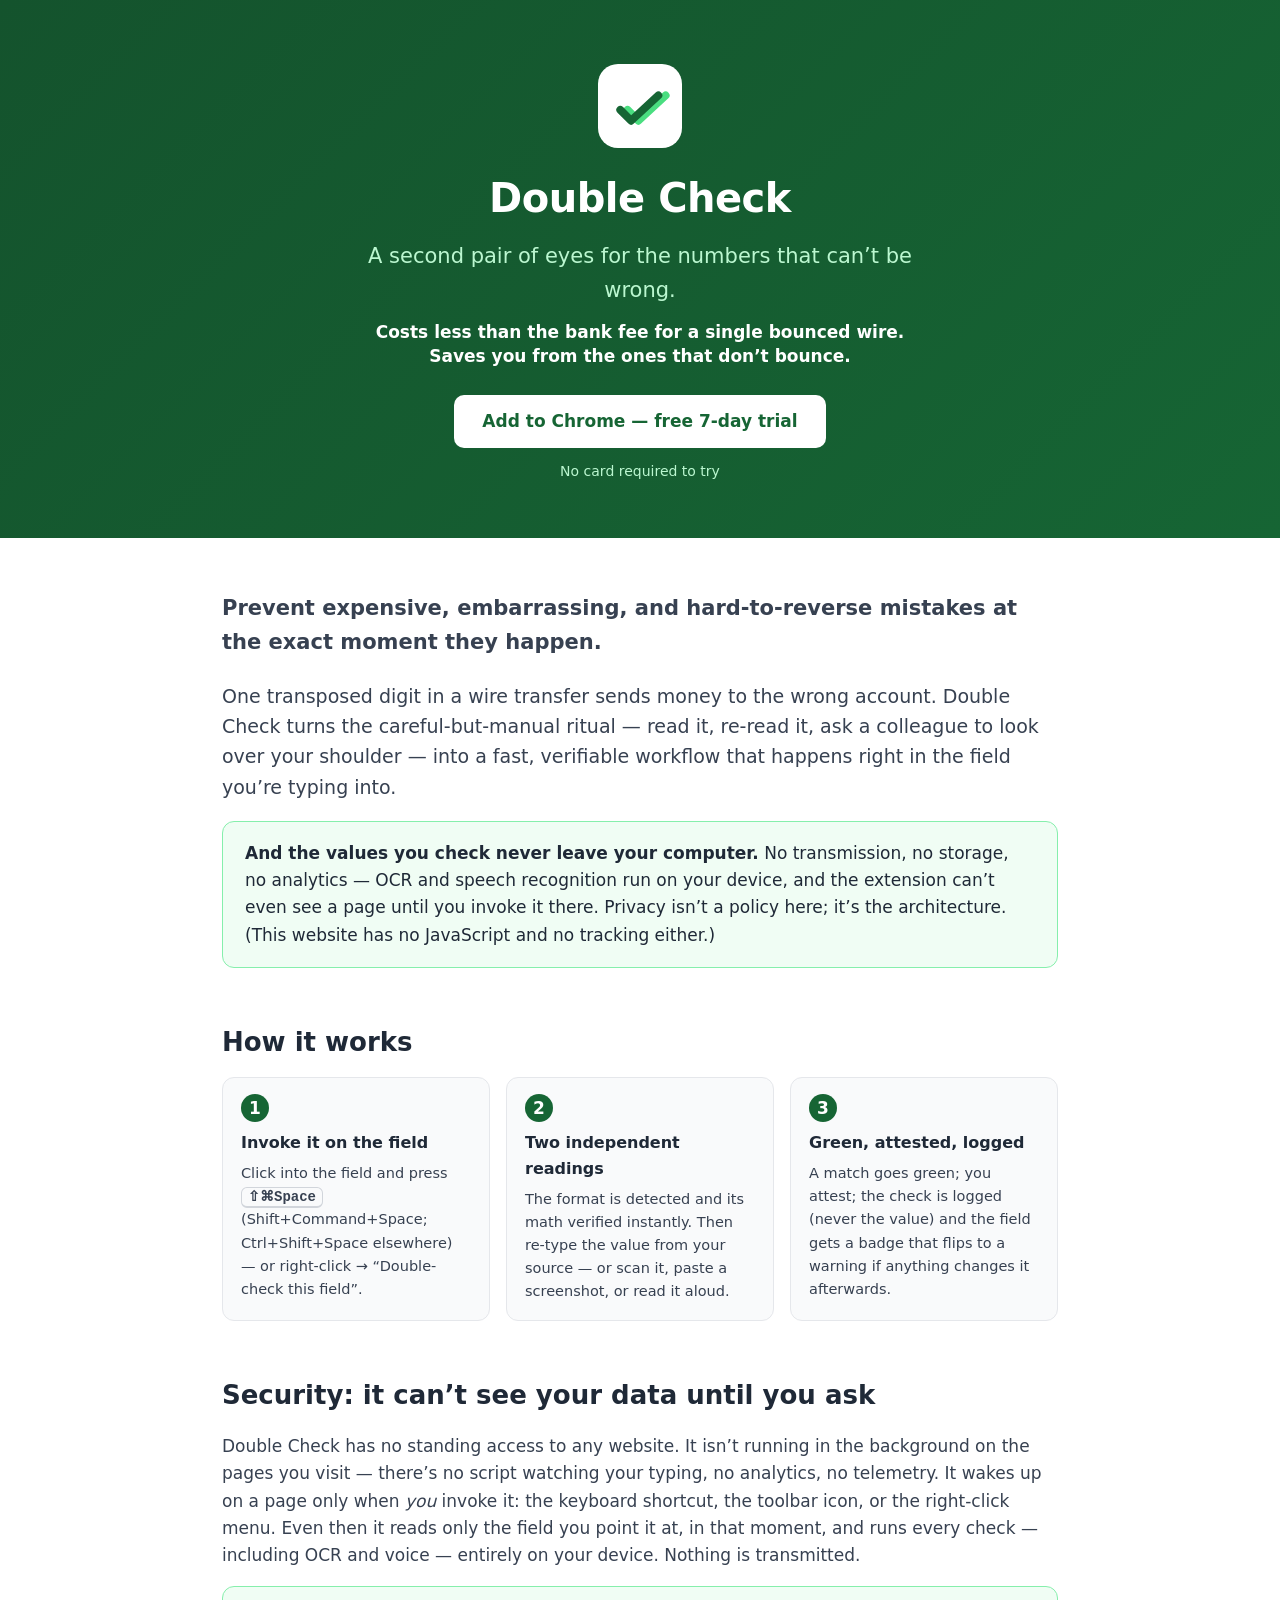
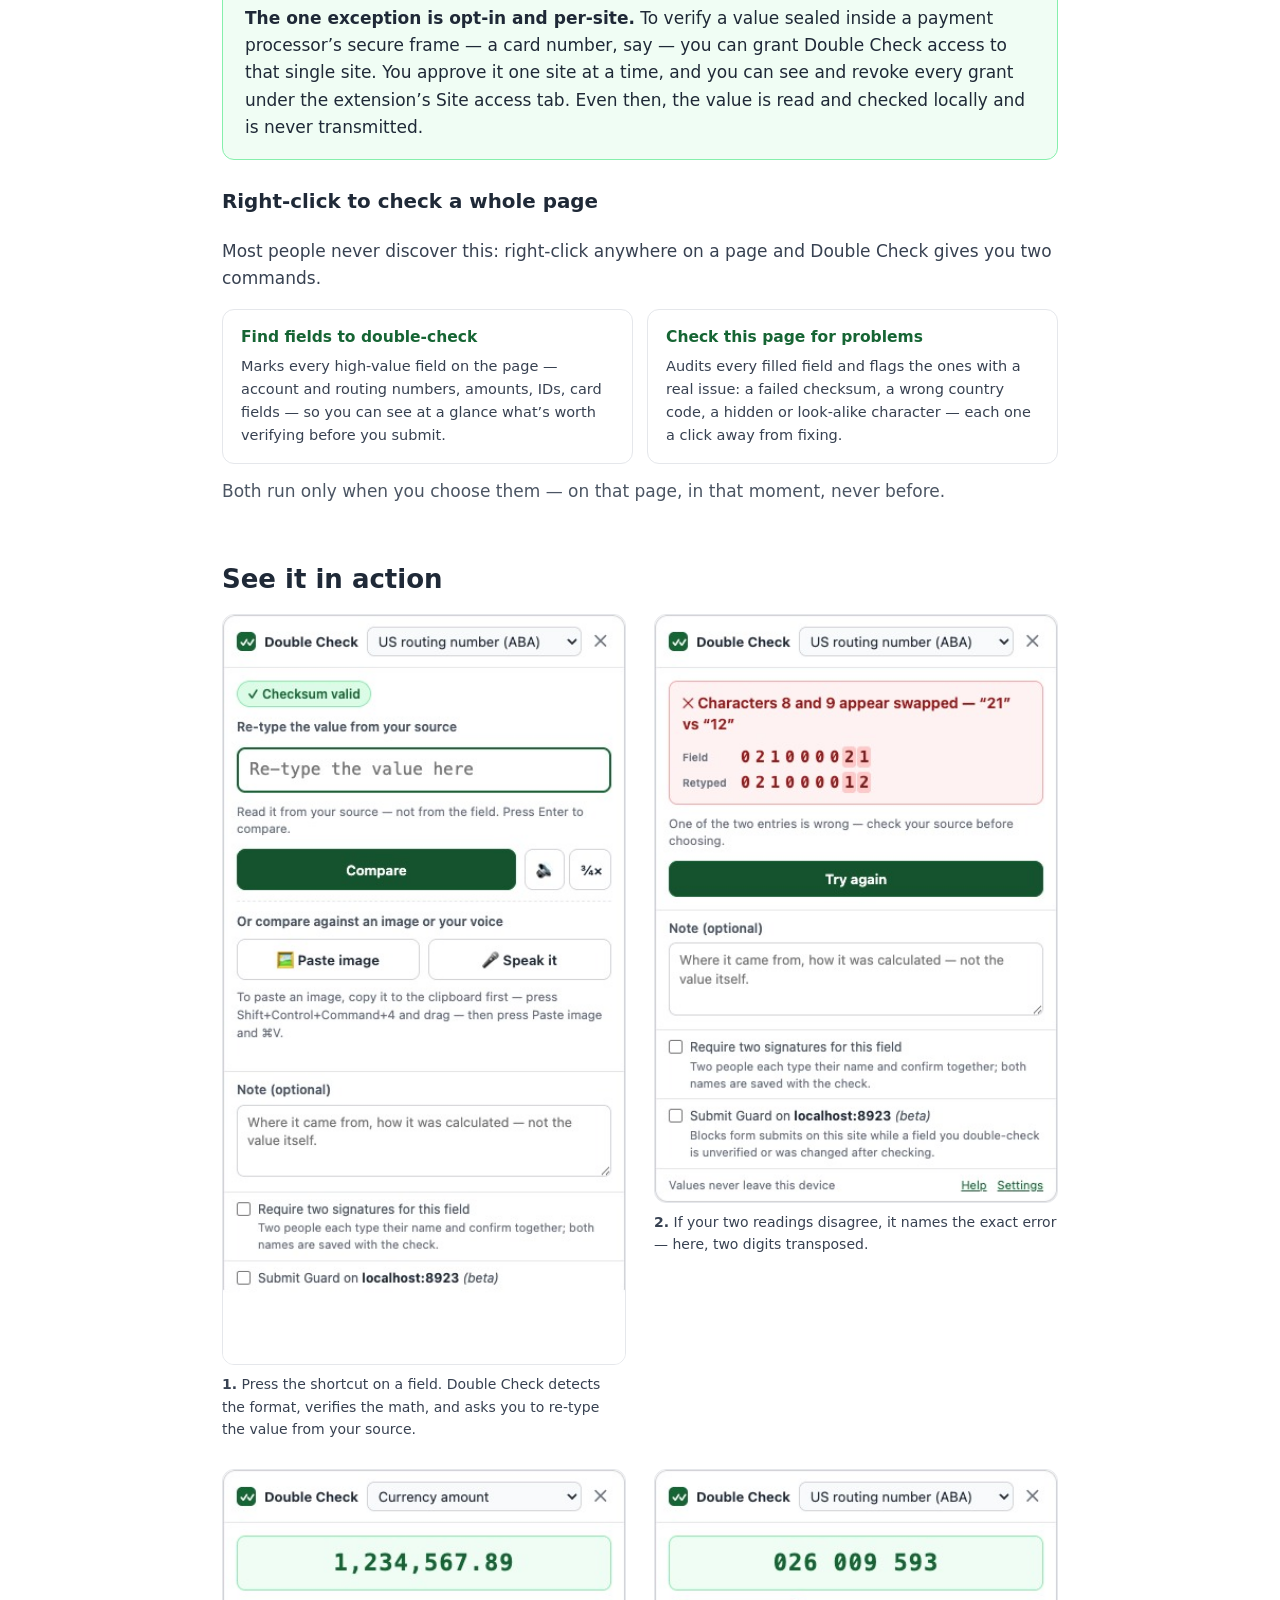
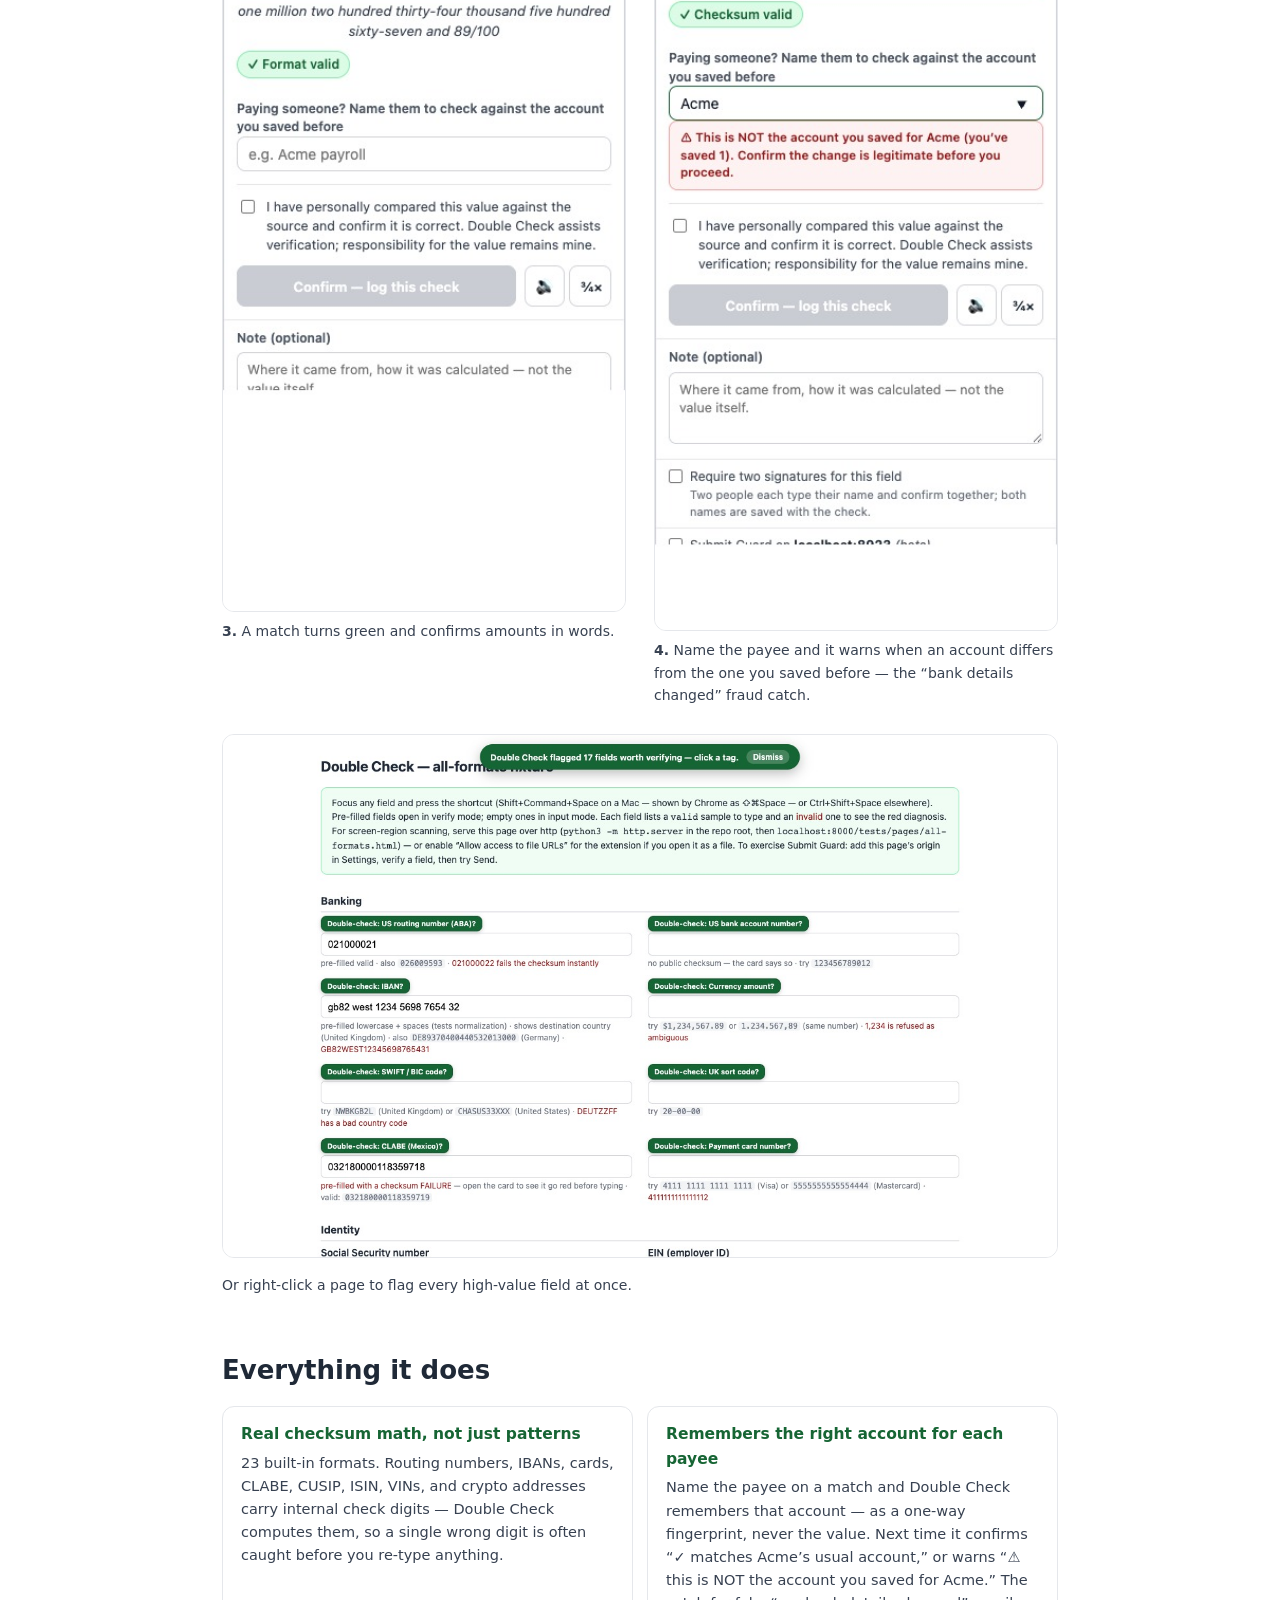
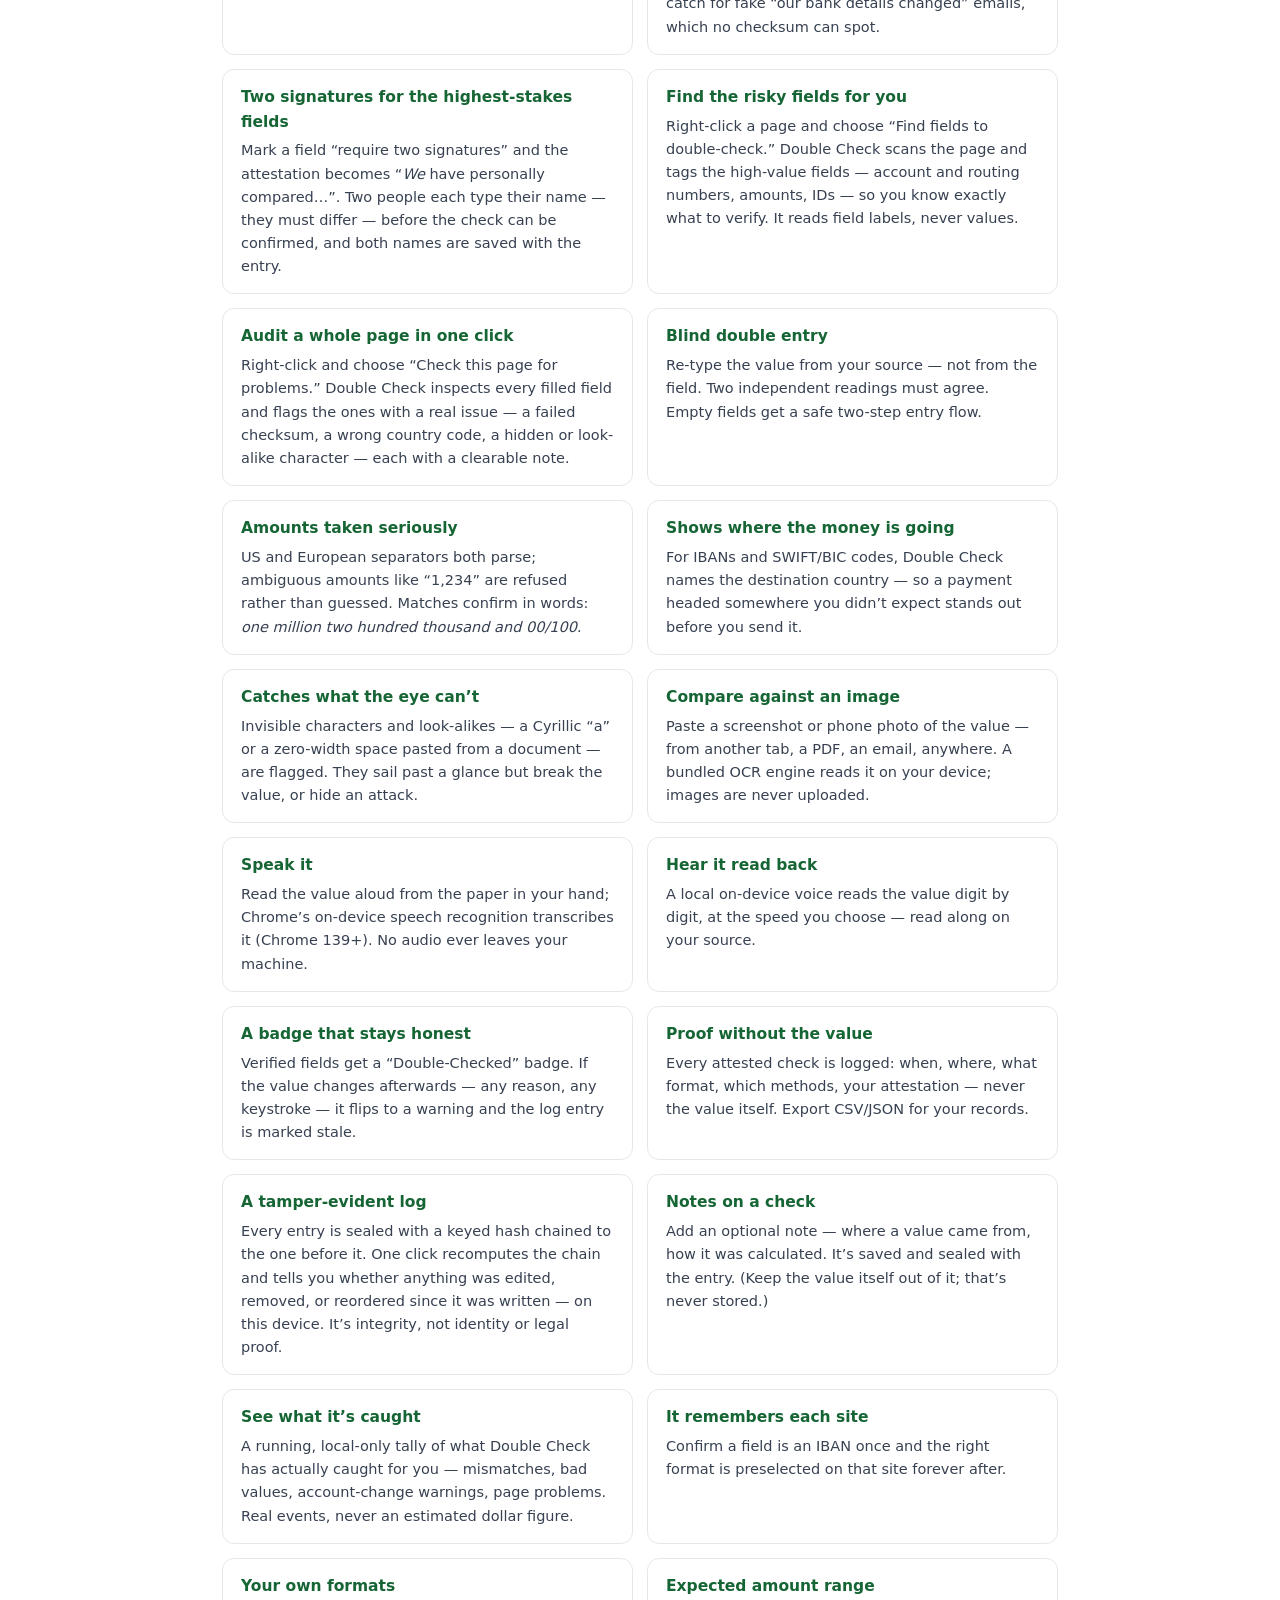
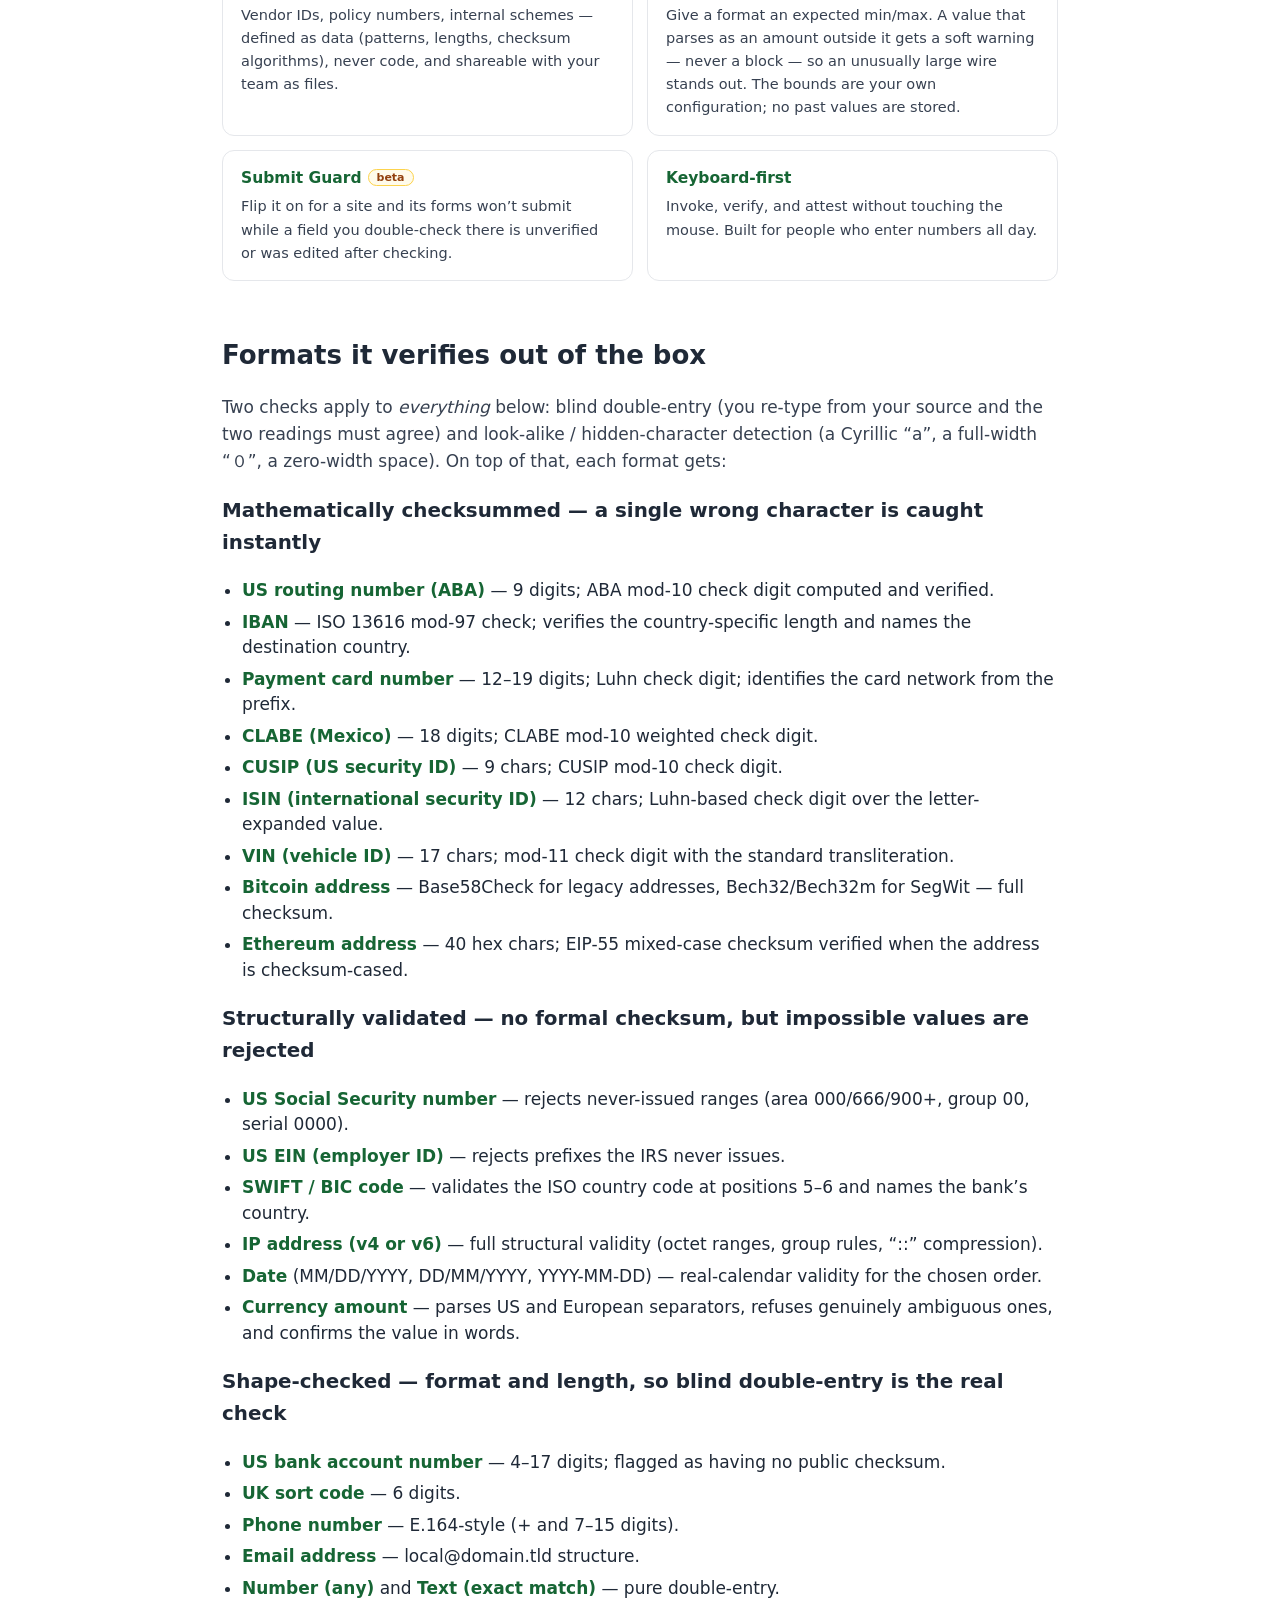
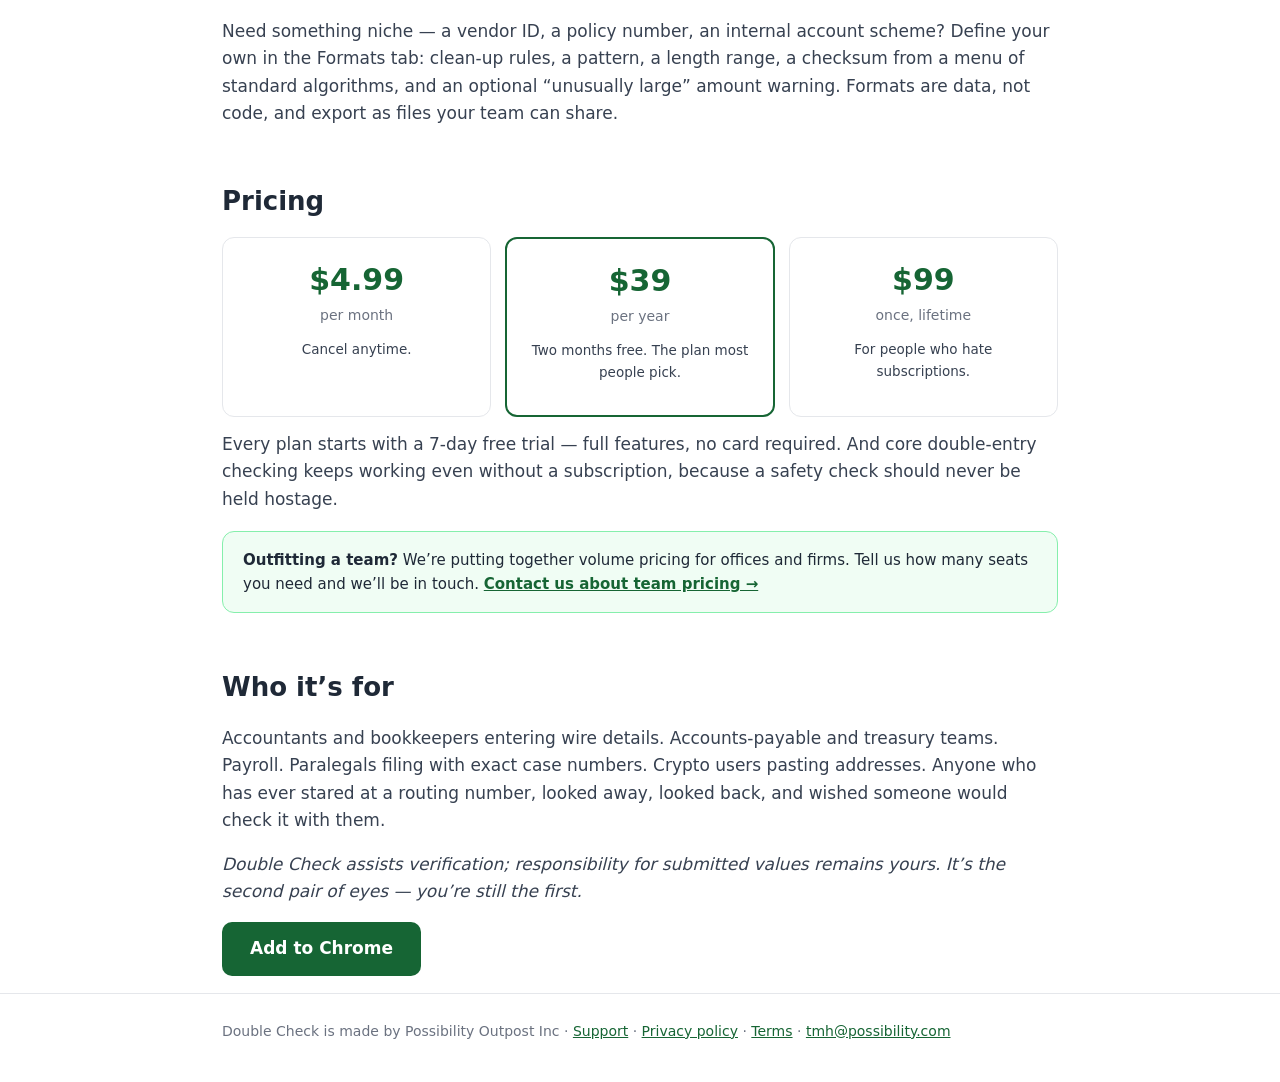
==== commit 4f3f3eed: "Add 'Formats it verifies out of the box' section to the site Full list grouped by verification stren" ====
--- a/index.html
+++ b/index.html
@@ -215,6 +215,50 @@
     </section>
 
     <section>
+      <h2>Formats it verifies out of the box</h2>
+      <p>Two checks apply to <em>everything</em> below: blind double-entry (you re-type from your
+      source and the two readings must agree) and look-alike / hidden-character detection (a
+      Cyrillic “а”, a full-width “０”, a zero-width space). On top of that, each format gets:</p>
+
+      <h3>Mathematically checksummed — a single wrong character is caught instantly</h3>
+      <ul class="formats">
+        <li><strong>US routing number (ABA)</strong> — 9 digits; ABA mod-10 check digit computed and verified.</li>
+        <li><strong>IBAN</strong> — ISO 13616 mod-97 check; verifies the country-specific length and names the destination country.</li>
+        <li><strong>Payment card number</strong> — 12–19 digits; Luhn check digit; identifies the card network from the prefix.</li>
+        <li><strong>CLABE (Mexico)</strong> — 18 digits; CLABE mod-10 weighted check digit.</li>
+        <li><strong>CUSIP (US security ID)</strong> — 9 chars; CUSIP mod-10 check digit.</li>
+        <li><strong>ISIN (international security ID)</strong> — 12 chars; Luhn-based check digit over the letter-expanded value.</li>
+        <li><strong>VIN (vehicle ID)</strong> — 17 chars; mod-11 check digit with the standard transliteration.</li>
+        <li><strong>Bitcoin address</strong> — Base58Check for legacy addresses, Bech32/Bech32m for SegWit — full checksum.</li>
+        <li><strong>Ethereum address</strong> — 40 hex chars; EIP-55 mixed-case checksum verified when the address is checksum-cased.</li>
+      </ul>
+
+      <h3>Structurally validated — no formal checksum, but impossible values are rejected</h3>
+      <ul class="formats">
+        <li><strong>US Social Security number</strong> — rejects never-issued ranges (area 000/666/900+, group 00, serial 0000).</li>
+        <li><strong>US EIN (employer ID)</strong> — rejects prefixes the IRS never issues.</li>
+        <li><strong>SWIFT / BIC code</strong> — validates the ISO country code at positions 5–6 and names the bank’s country.</li>
+        <li><strong>IP address (v4 or v6)</strong> — full structural validity (octet ranges, group rules, “::” compression).</li>
+        <li><strong>Date</strong> (MM/DD/YYYY, DD/MM/YYYY, YYYY-MM-DD) — real-calendar validity for the chosen order.</li>
+        <li><strong>Currency amount</strong> — parses US and European separators, refuses genuinely ambiguous ones, and confirms the value in words.</li>
+      </ul>
+
+      <h3>Shape-checked — format and length, so blind double-entry is the real check</h3>
+      <ul class="formats">
+        <li><strong>US bank account number</strong> — 4–17 digits; flagged as having no public checksum.</li>
+        <li><strong>UK sort code</strong> — 6 digits.</li>
+        <li><strong>Phone number</strong> — E.164-style (+ and 7–15 digits).</li>
+        <li><strong>Email address</strong> — local@domain.tld structure.</li>
+        <li><strong>Number (any)</strong> and <strong>Text (exact match)</strong> — pure double-entry.</li>
+      </ul>
+
+      <p>Need something niche — a vendor ID, a policy number, an internal account scheme? Define your
+      own in the Formats tab: clean-up rules, a pattern, a length range, a checksum from a menu of
+      standard algorithms, and an optional “unusually large” amount warning. Formats are data, not
+      code, and export as files your team can share.</p>
+    </section>
+
+    <section>
       <h2>Pricing</h2>
       <div class="price-row">
         <div class="price"><div class="amt">$4.99</div><div class="per">per month</div>
--- a/style.css
+++ b/style.css
@@ -108,3 +108,6 @@
   font-family: ui-monospace, Menlo, monospace; font-size: 14px;
   background: #f3f4f6; padding: 0 5px; border-radius: 5px;
 }
+.formats { line-height: 1.5; padding-left: 20px; }
+.formats li { margin-bottom: 6px; }
+.formats strong { color: #166534; }
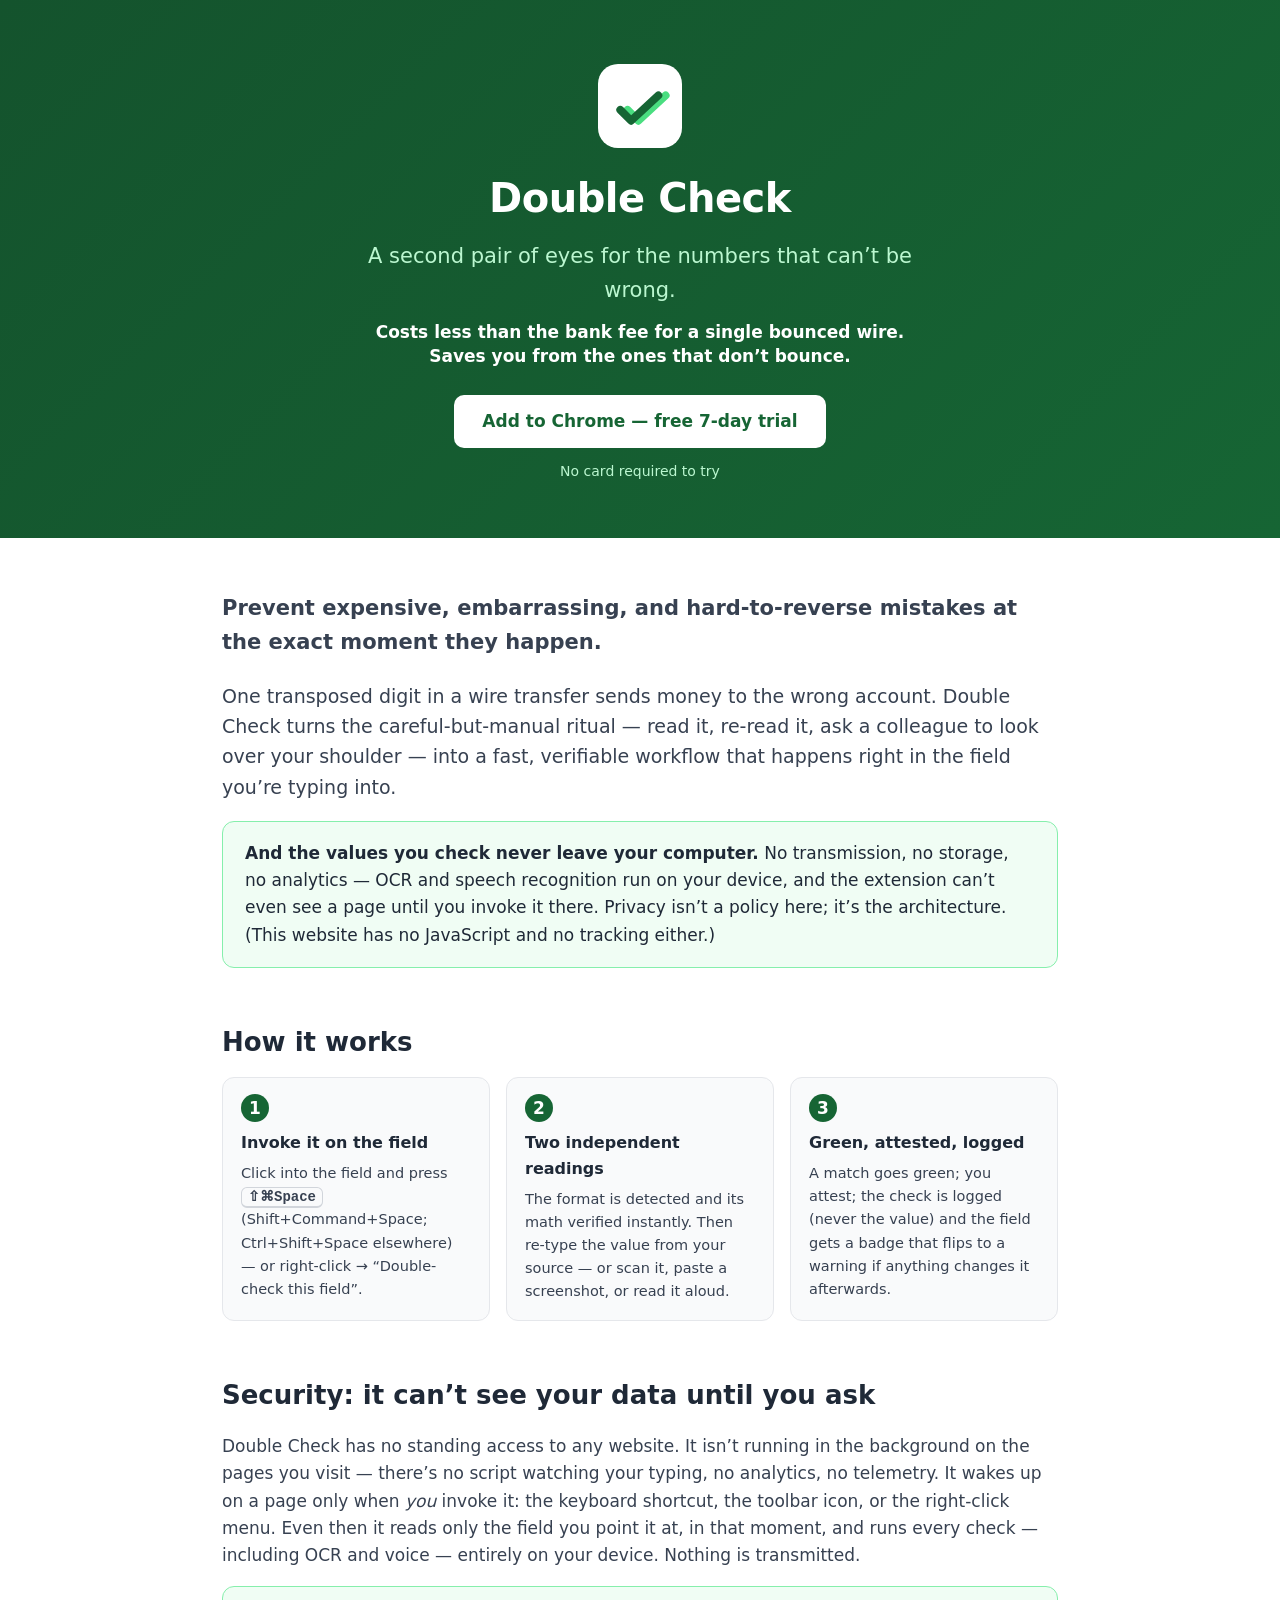
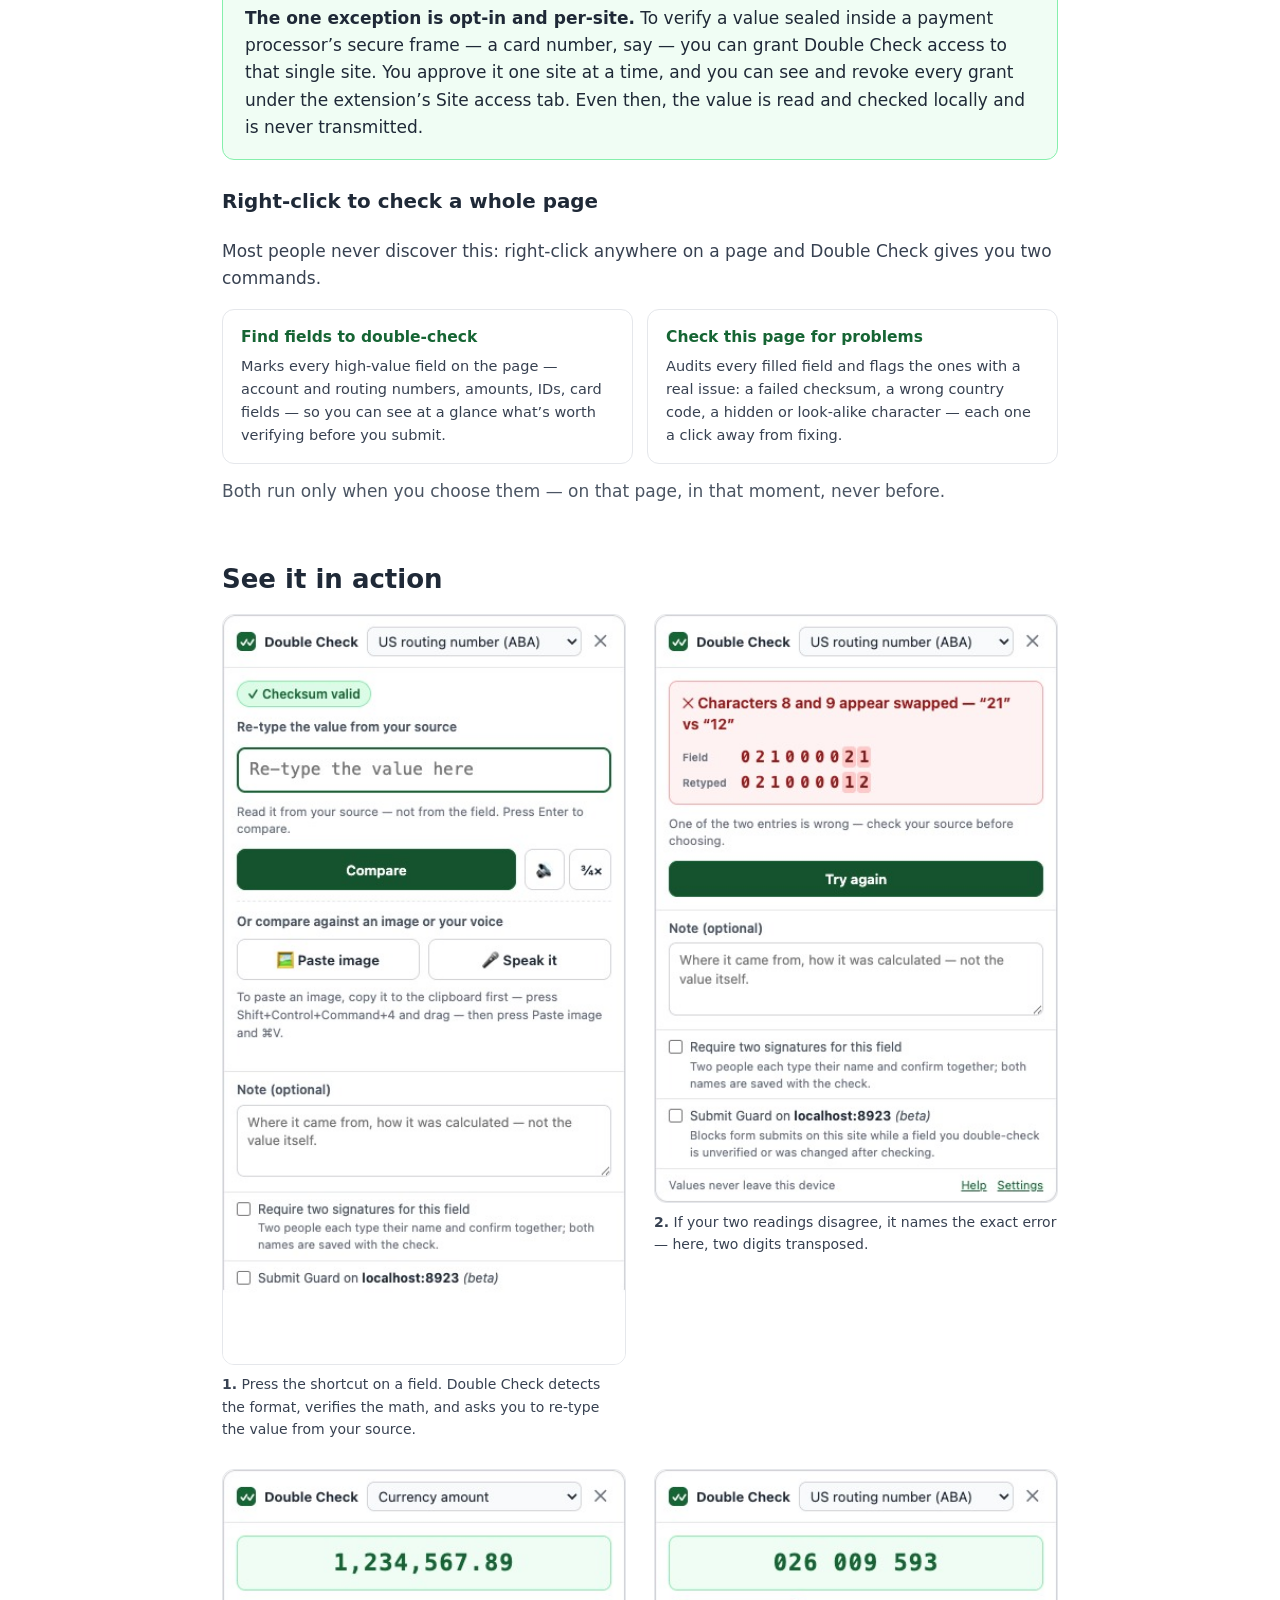
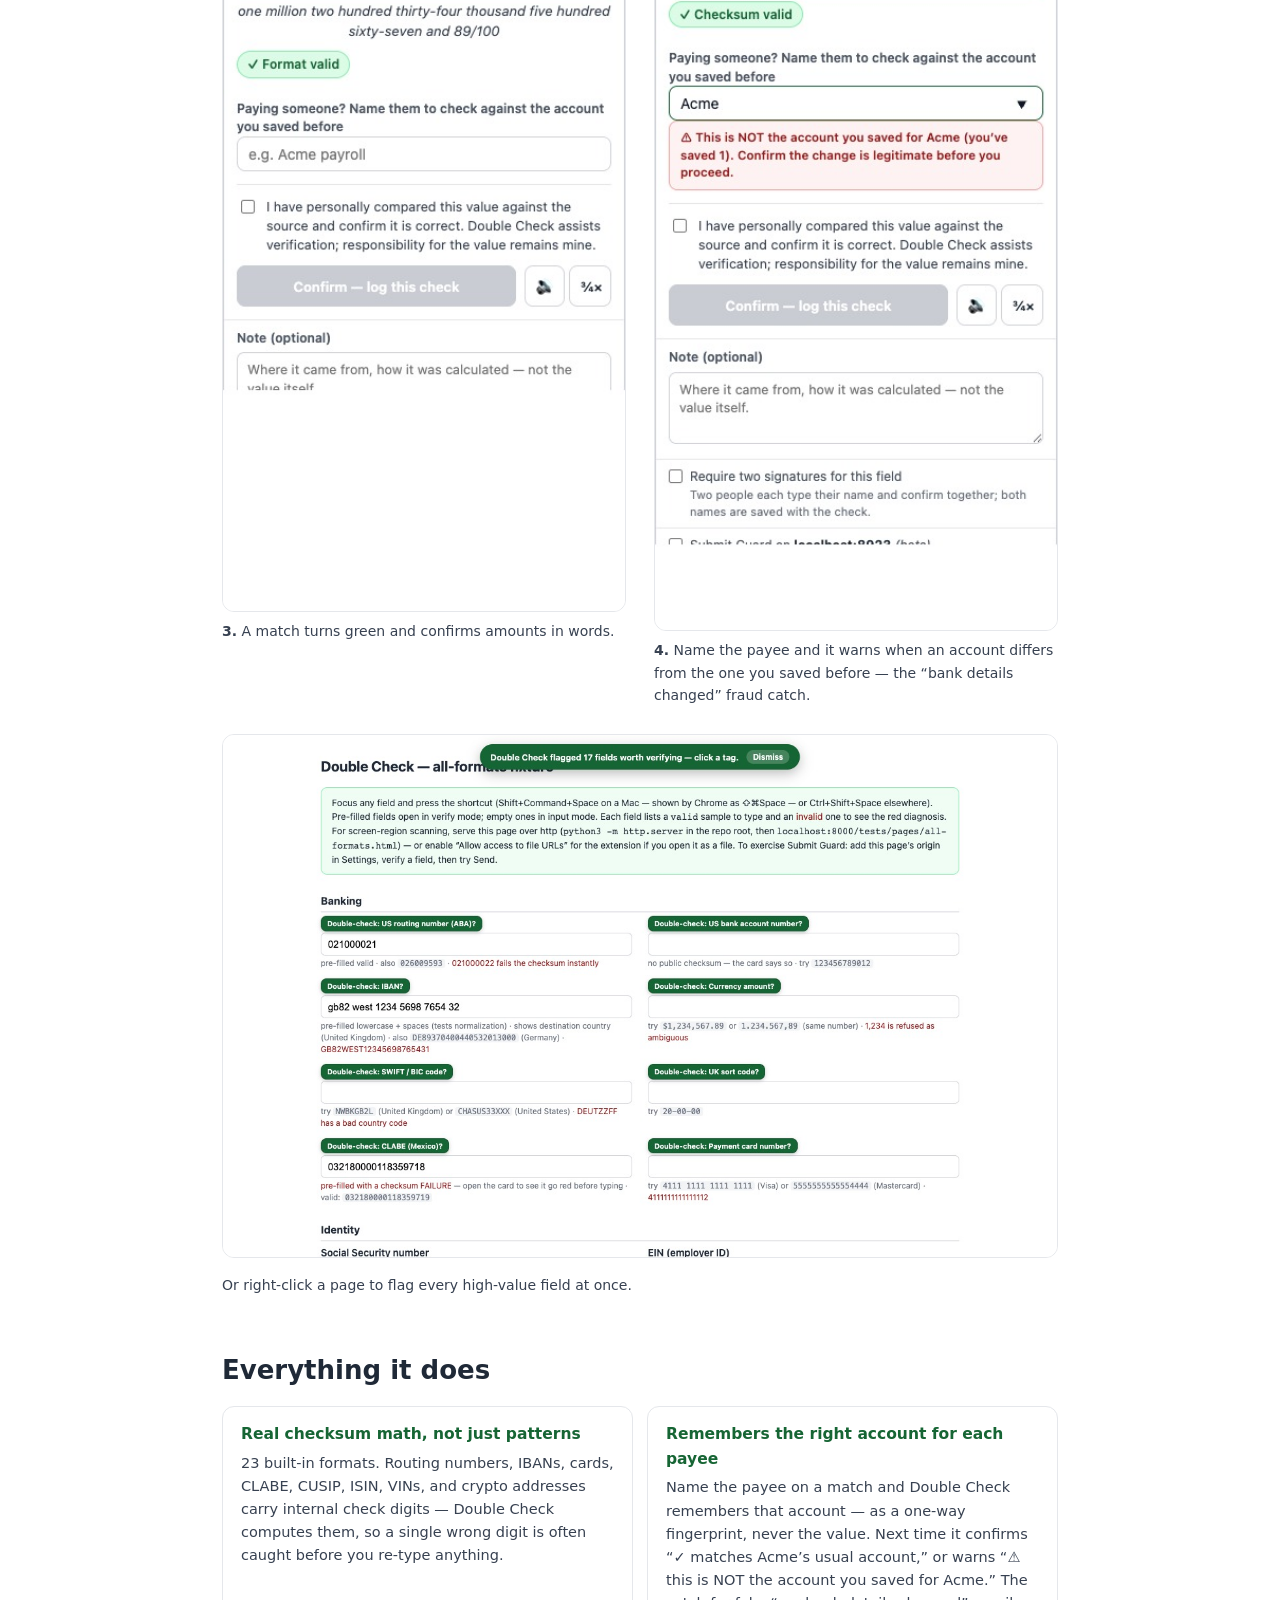
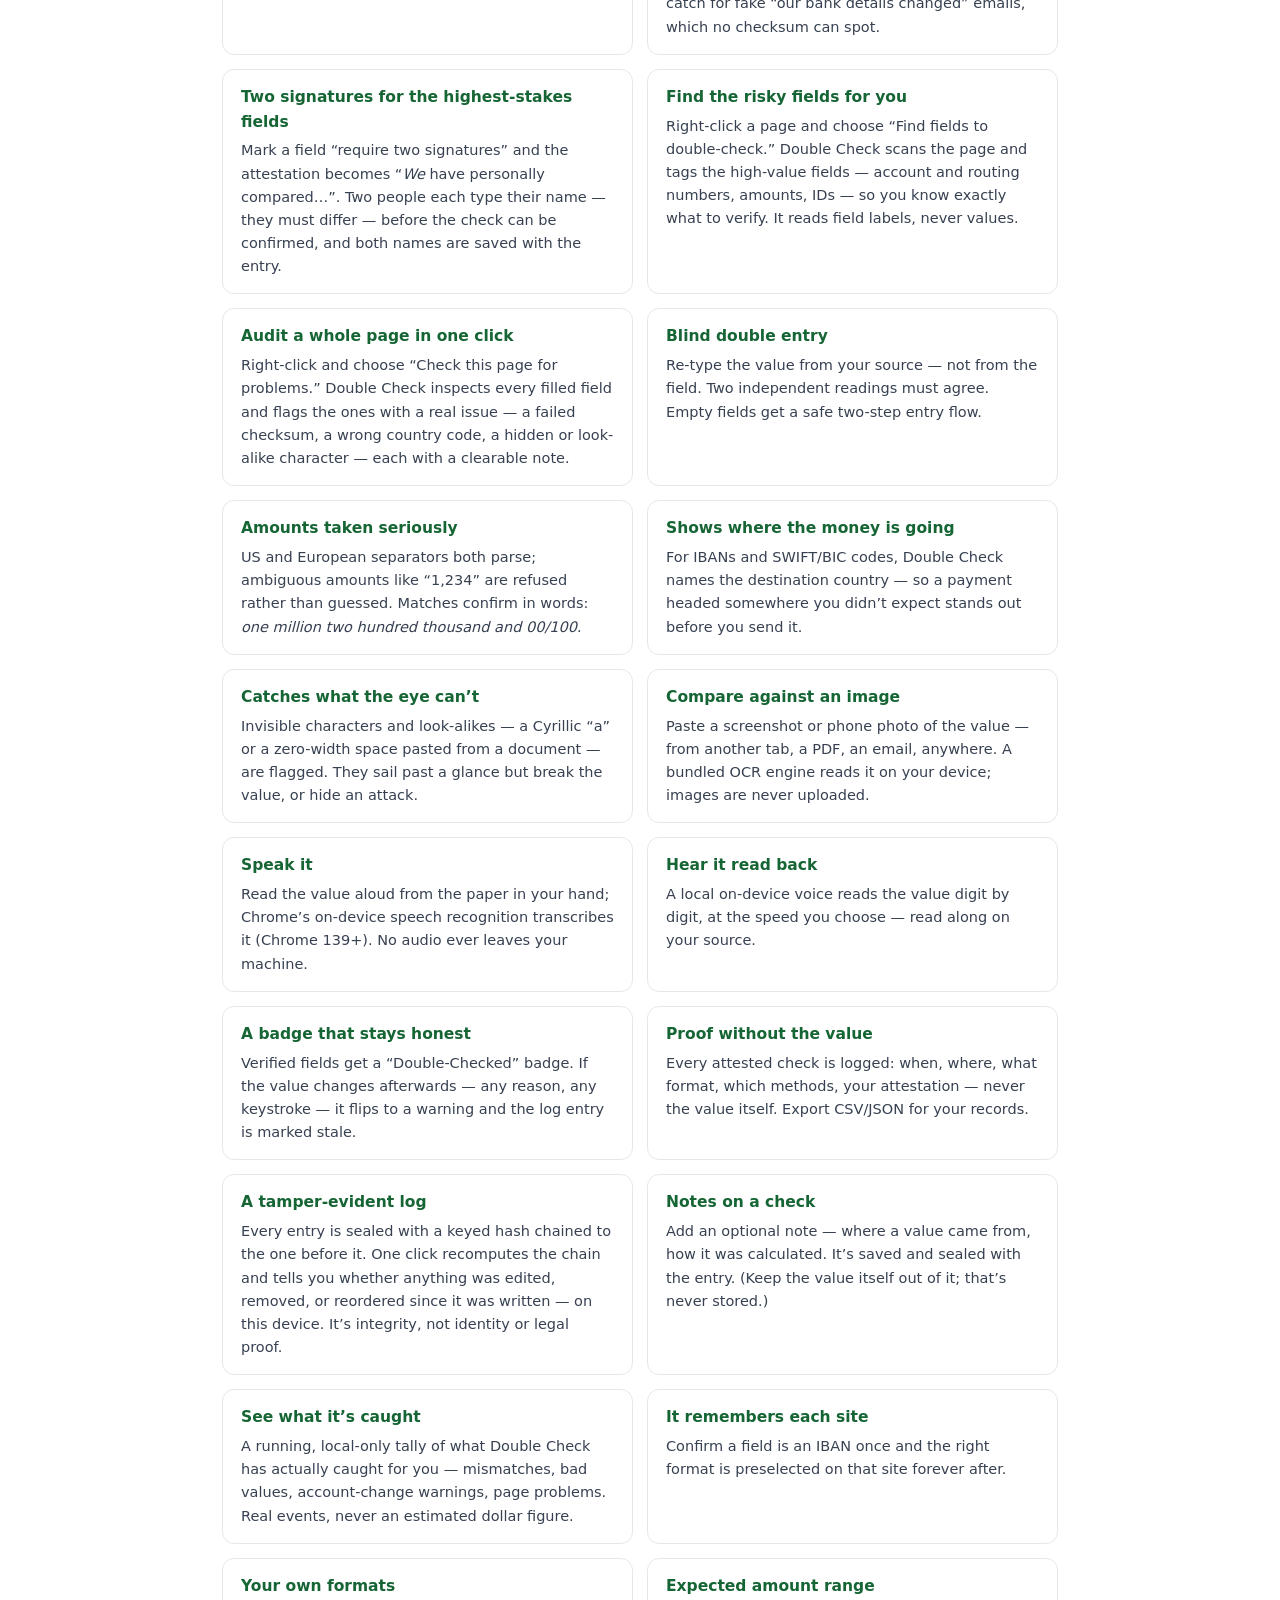
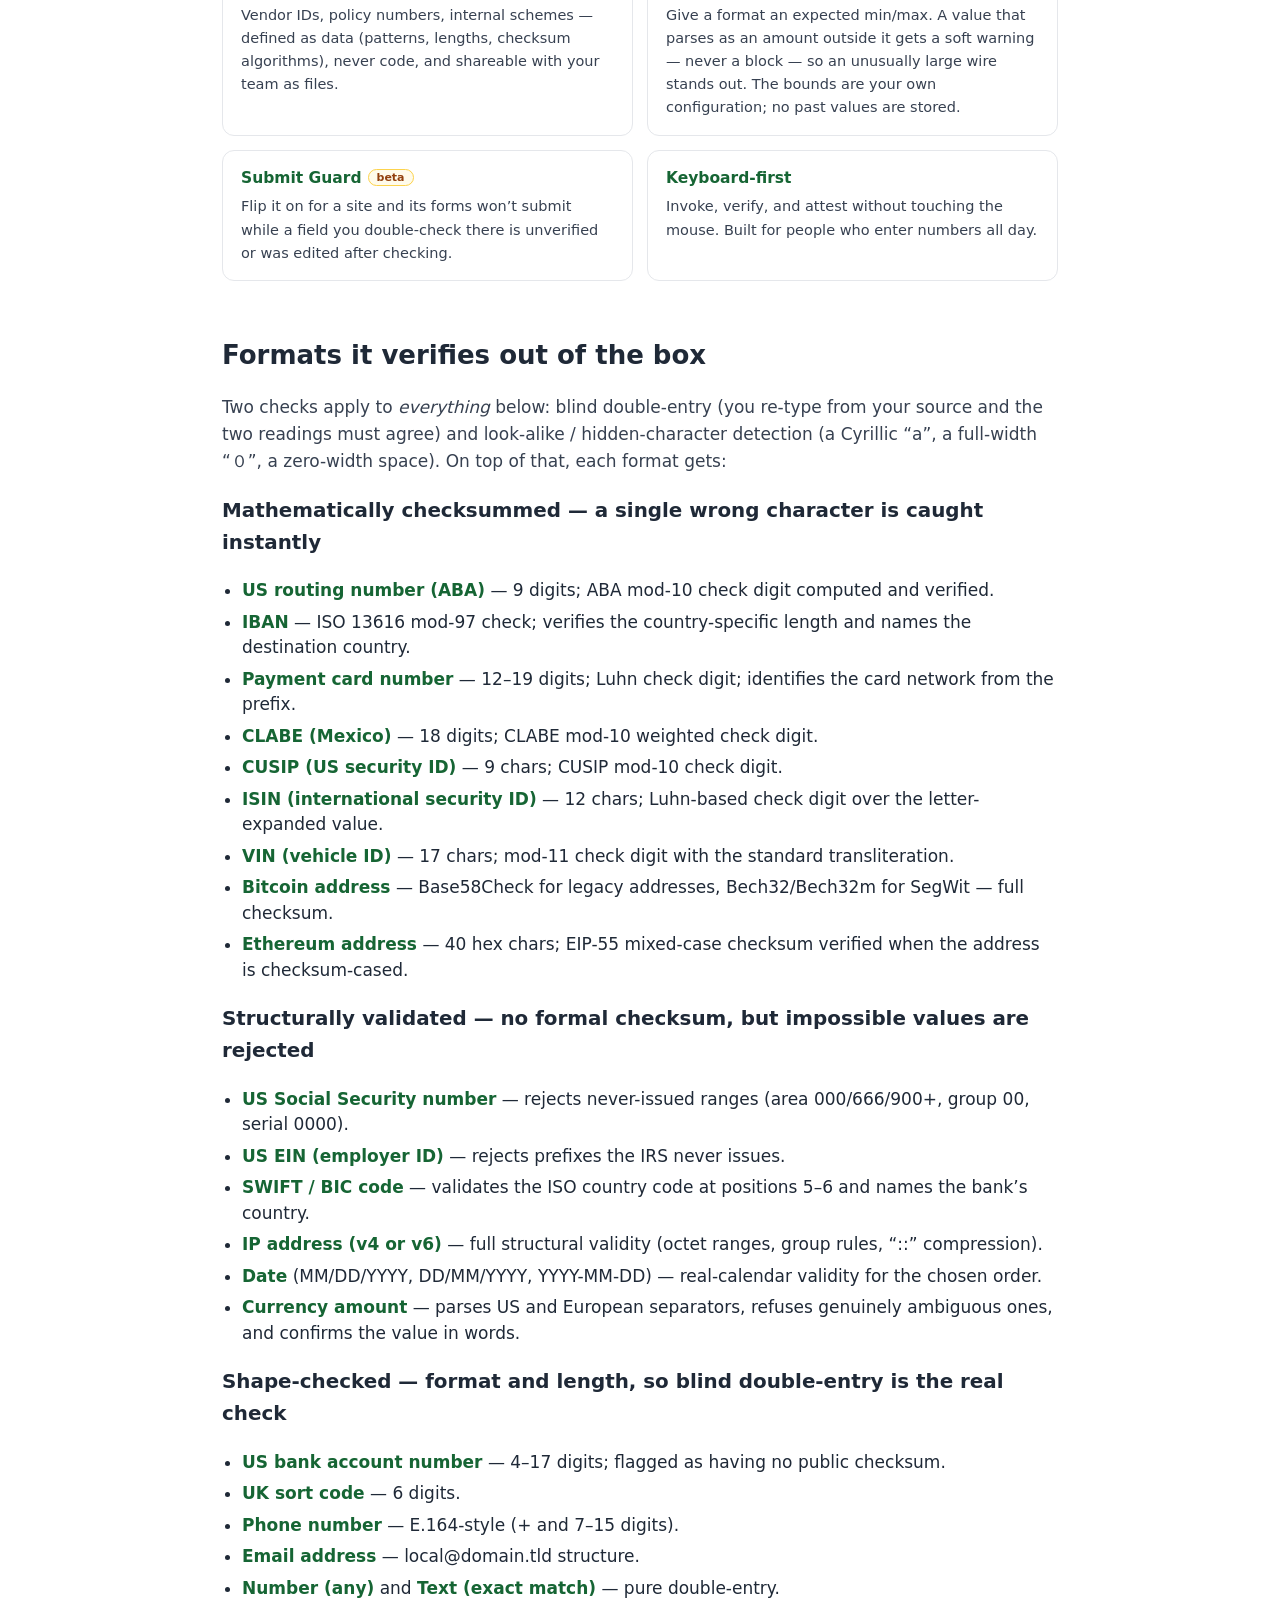
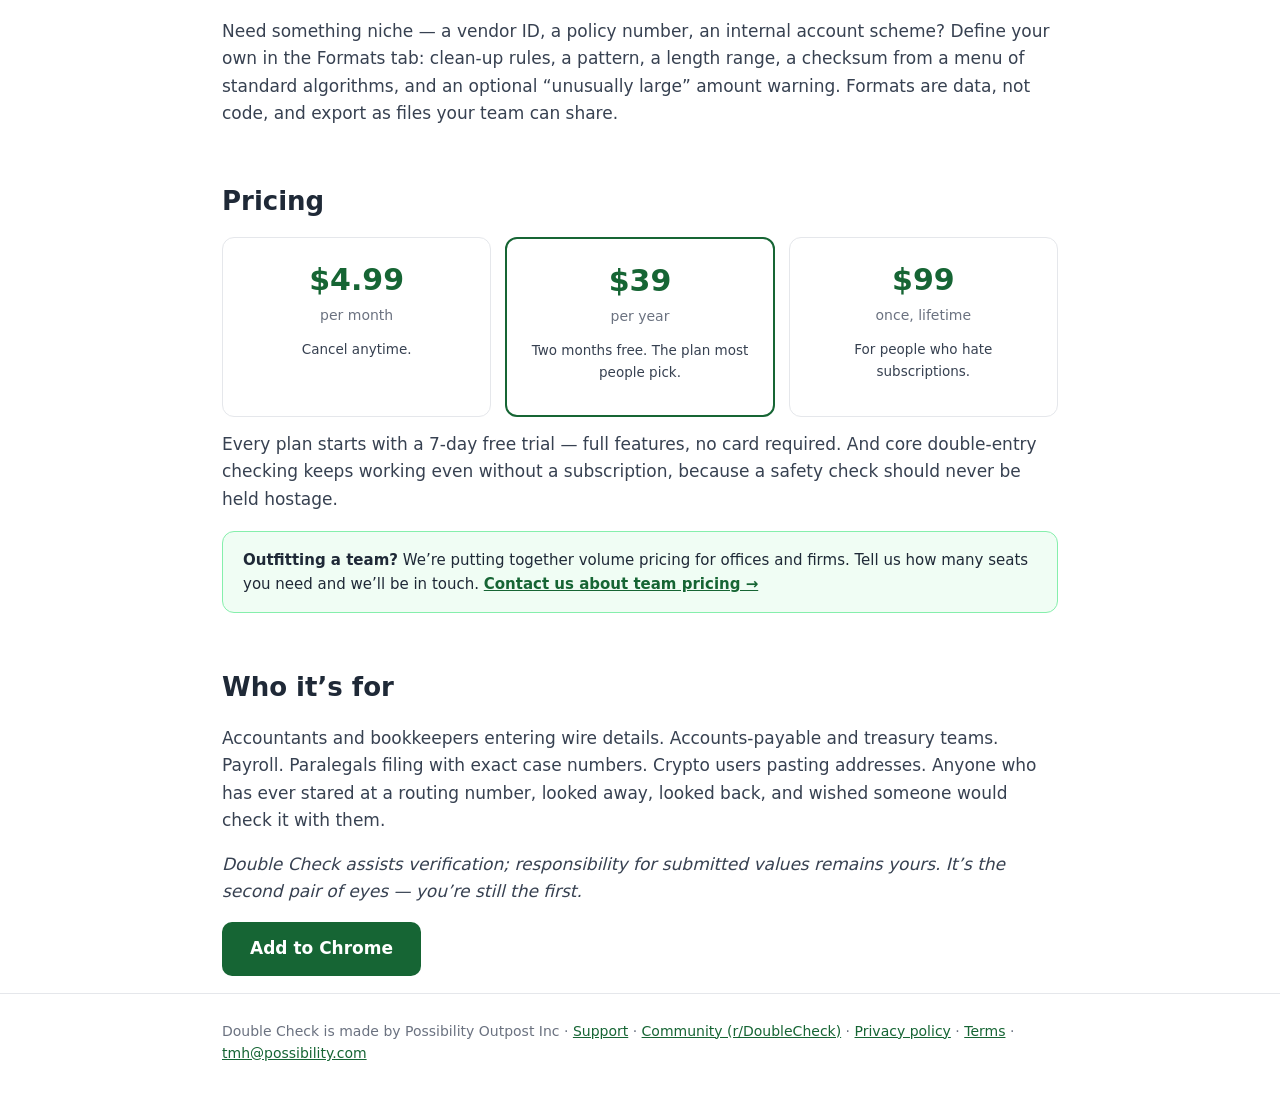
==== commit fe285a62: "Add r/DoubleCheck community links (footer + support page) Co-Authored-By: Claude Opus 4.8 (1M contex" ====
--- a/index.html
+++ b/index.html
@@ -294,6 +294,7 @@
     <div class="wrap">
       Double Check is made by Possibility Outpost Inc ·
       <a href="support.html">Support</a> ·
+      <a href="https://www.reddit.com/r/DoubleCheck/" target="_blank" rel="noopener">Community (r/DoubleCheck)</a> ·
       <a href="privacy.html">Privacy policy</a> ·
       <a href="terms.html">Terms</a> ·
       <a href="mailto:tmh@possibility.com">tmh@possibility.com</a>
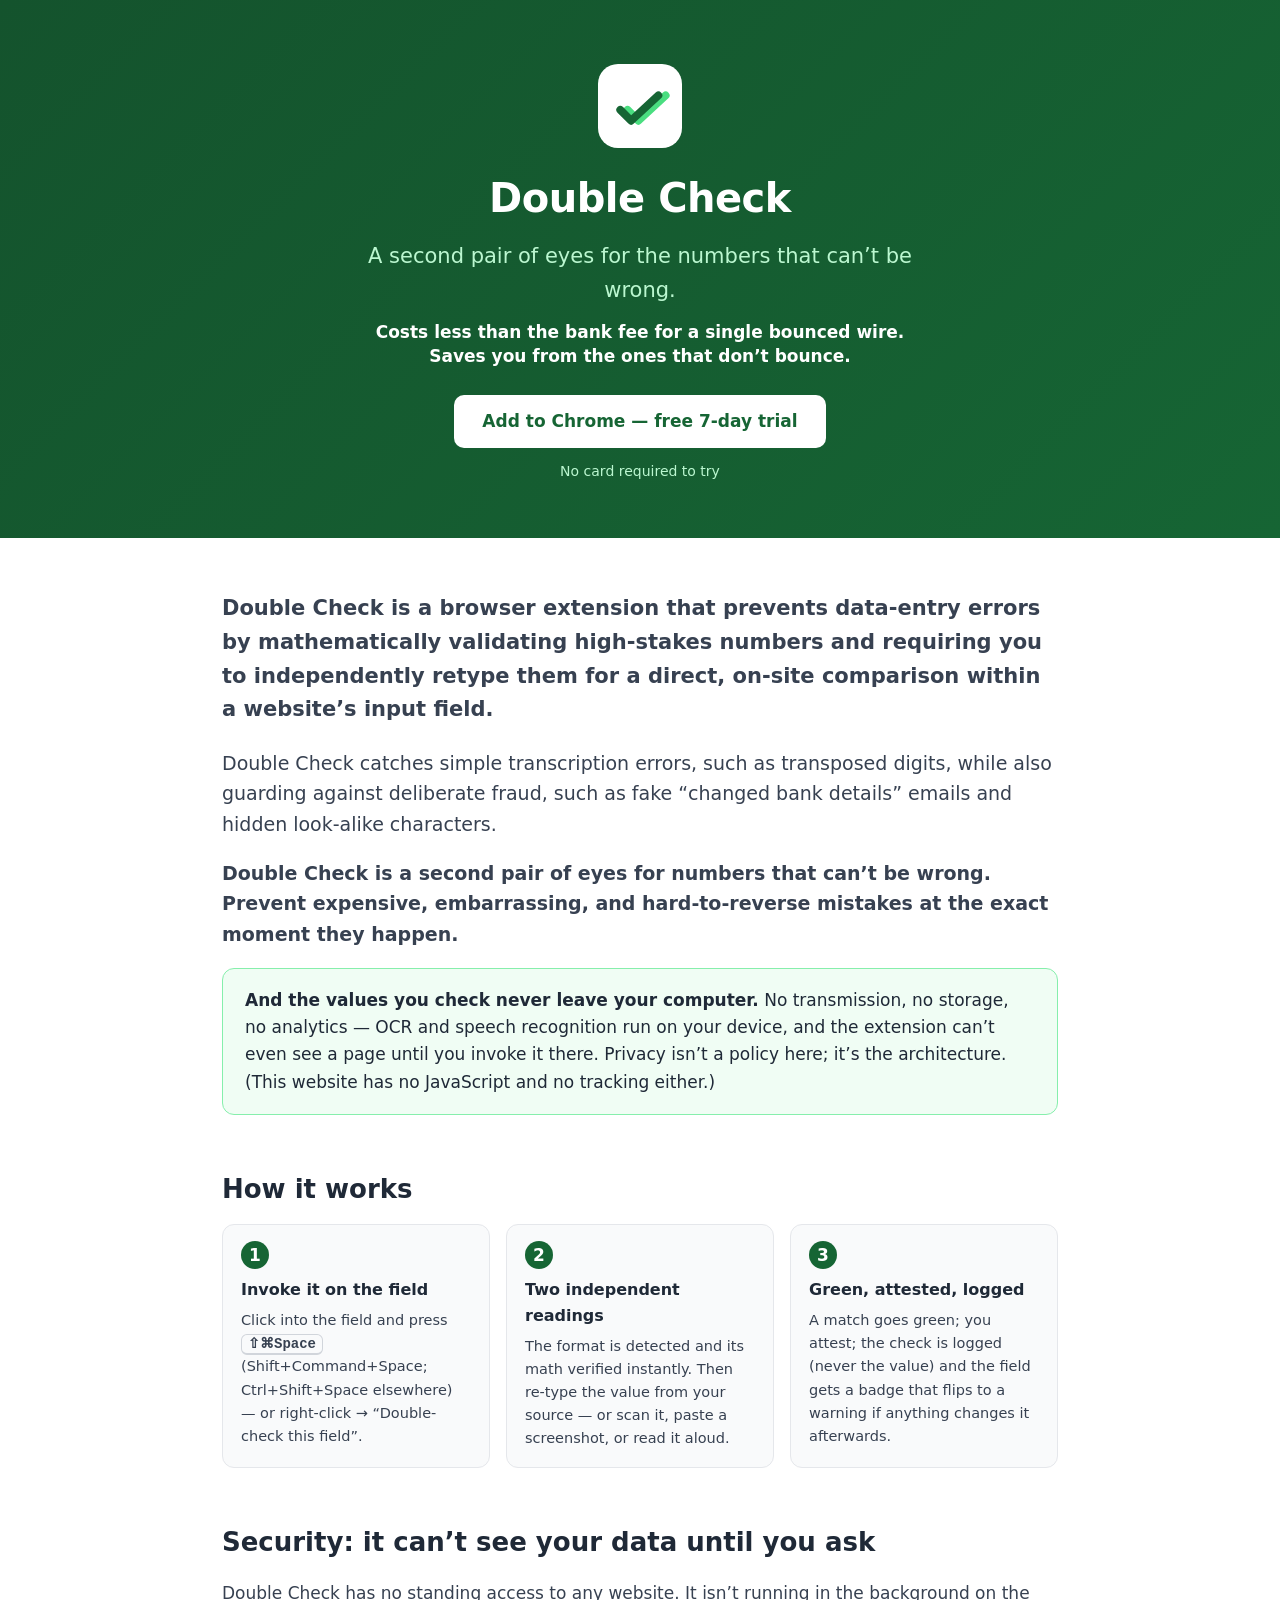
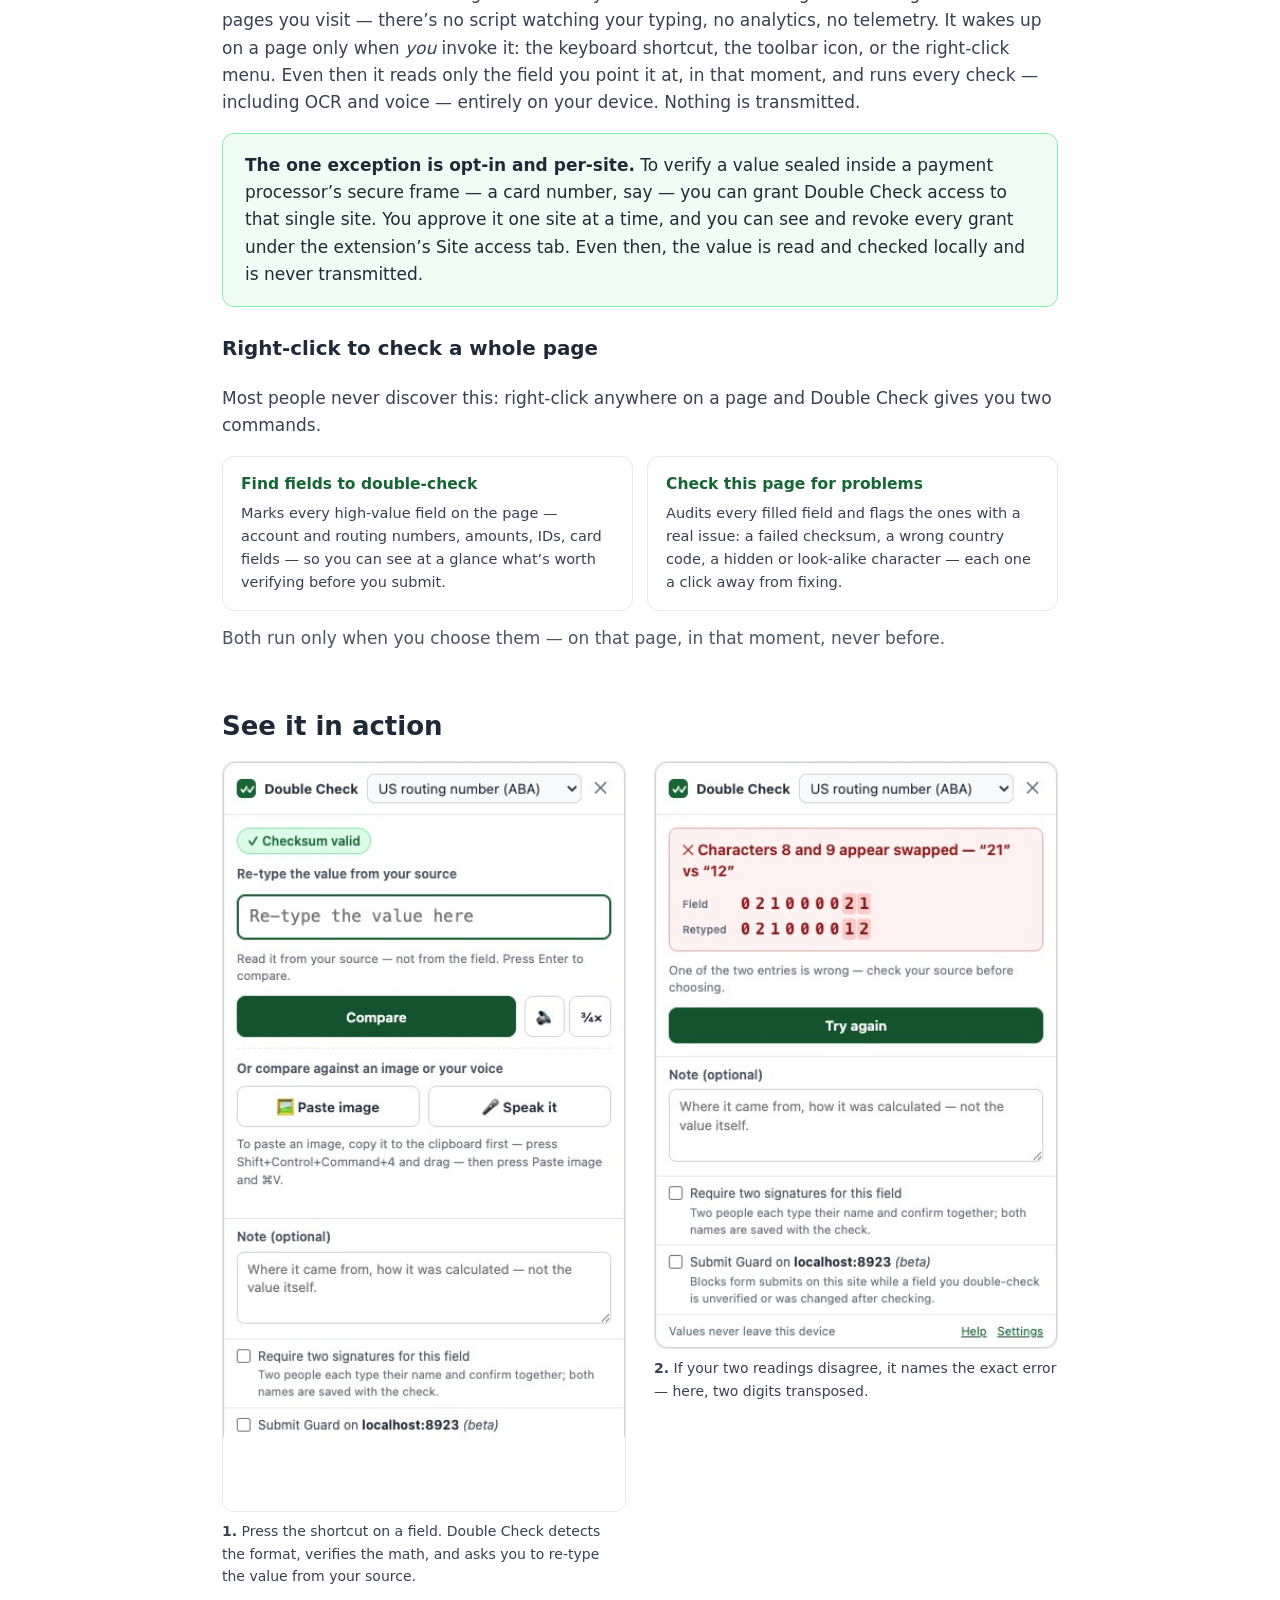
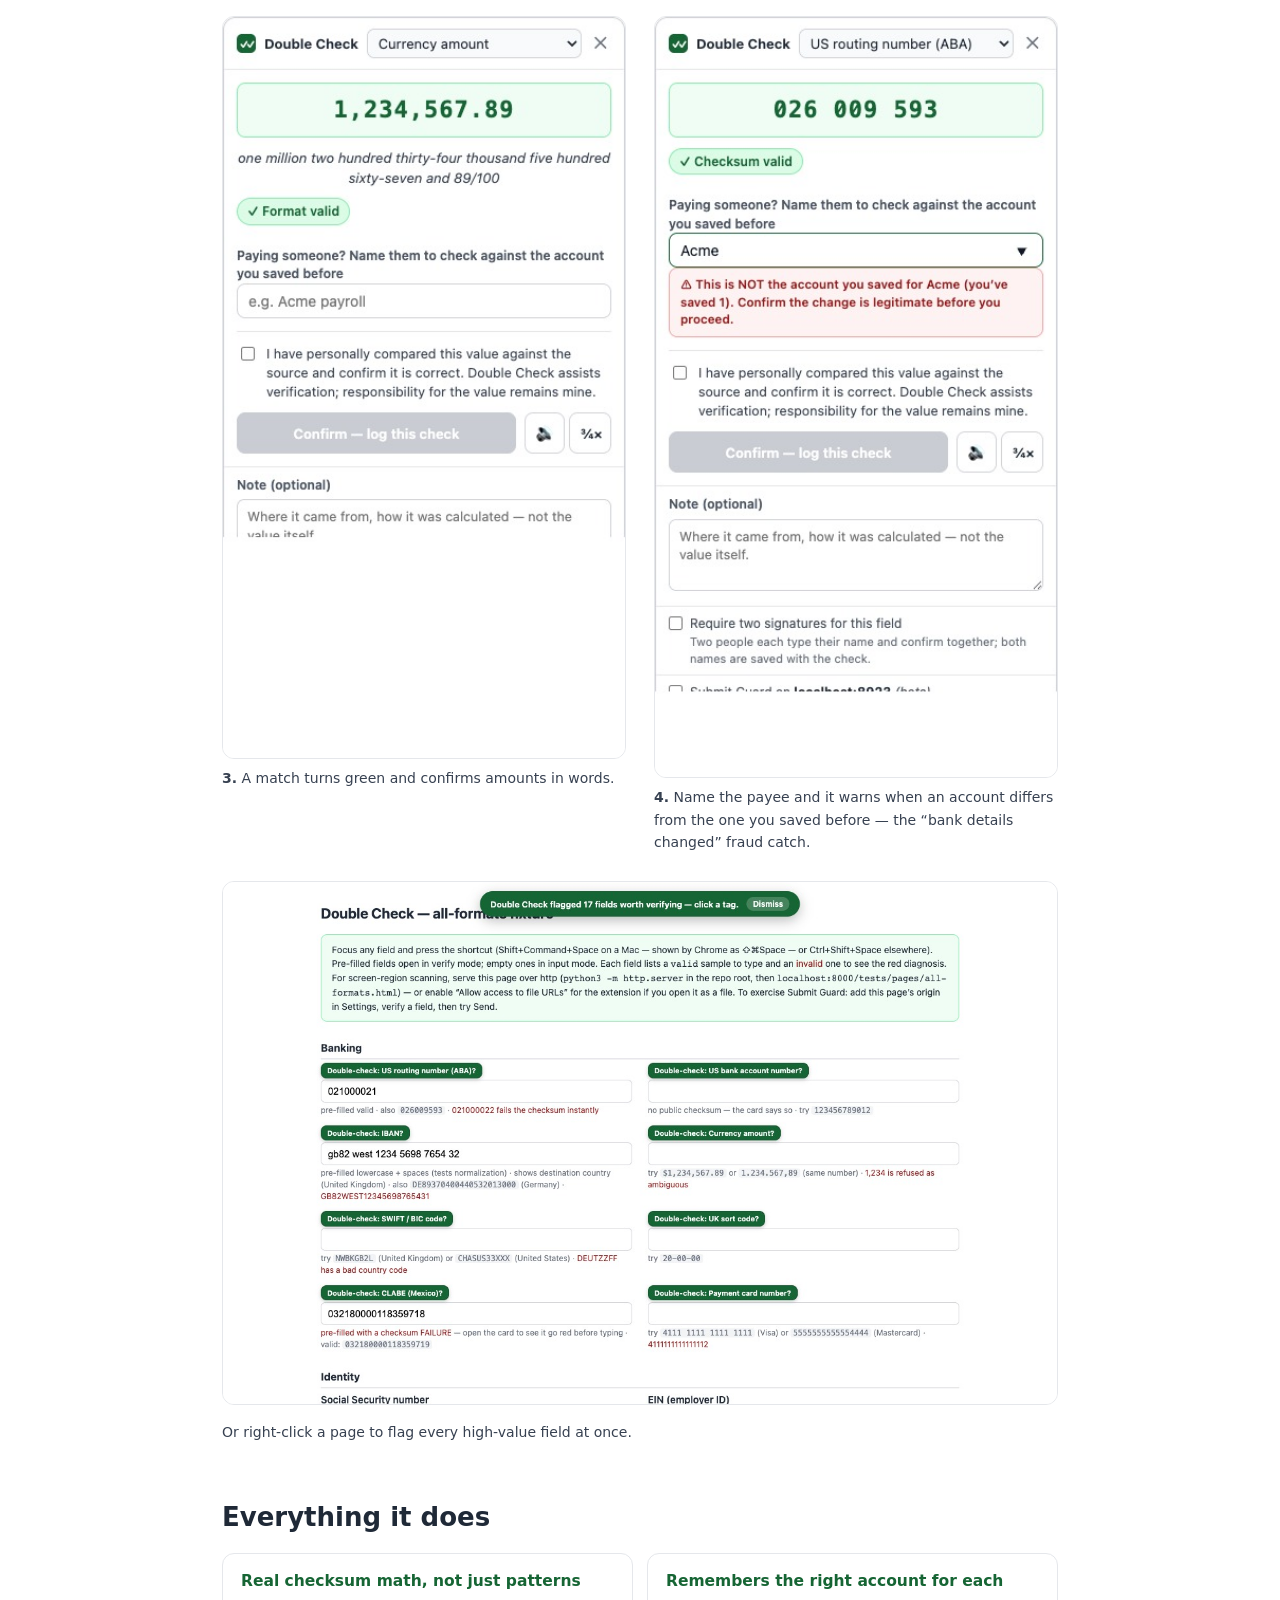
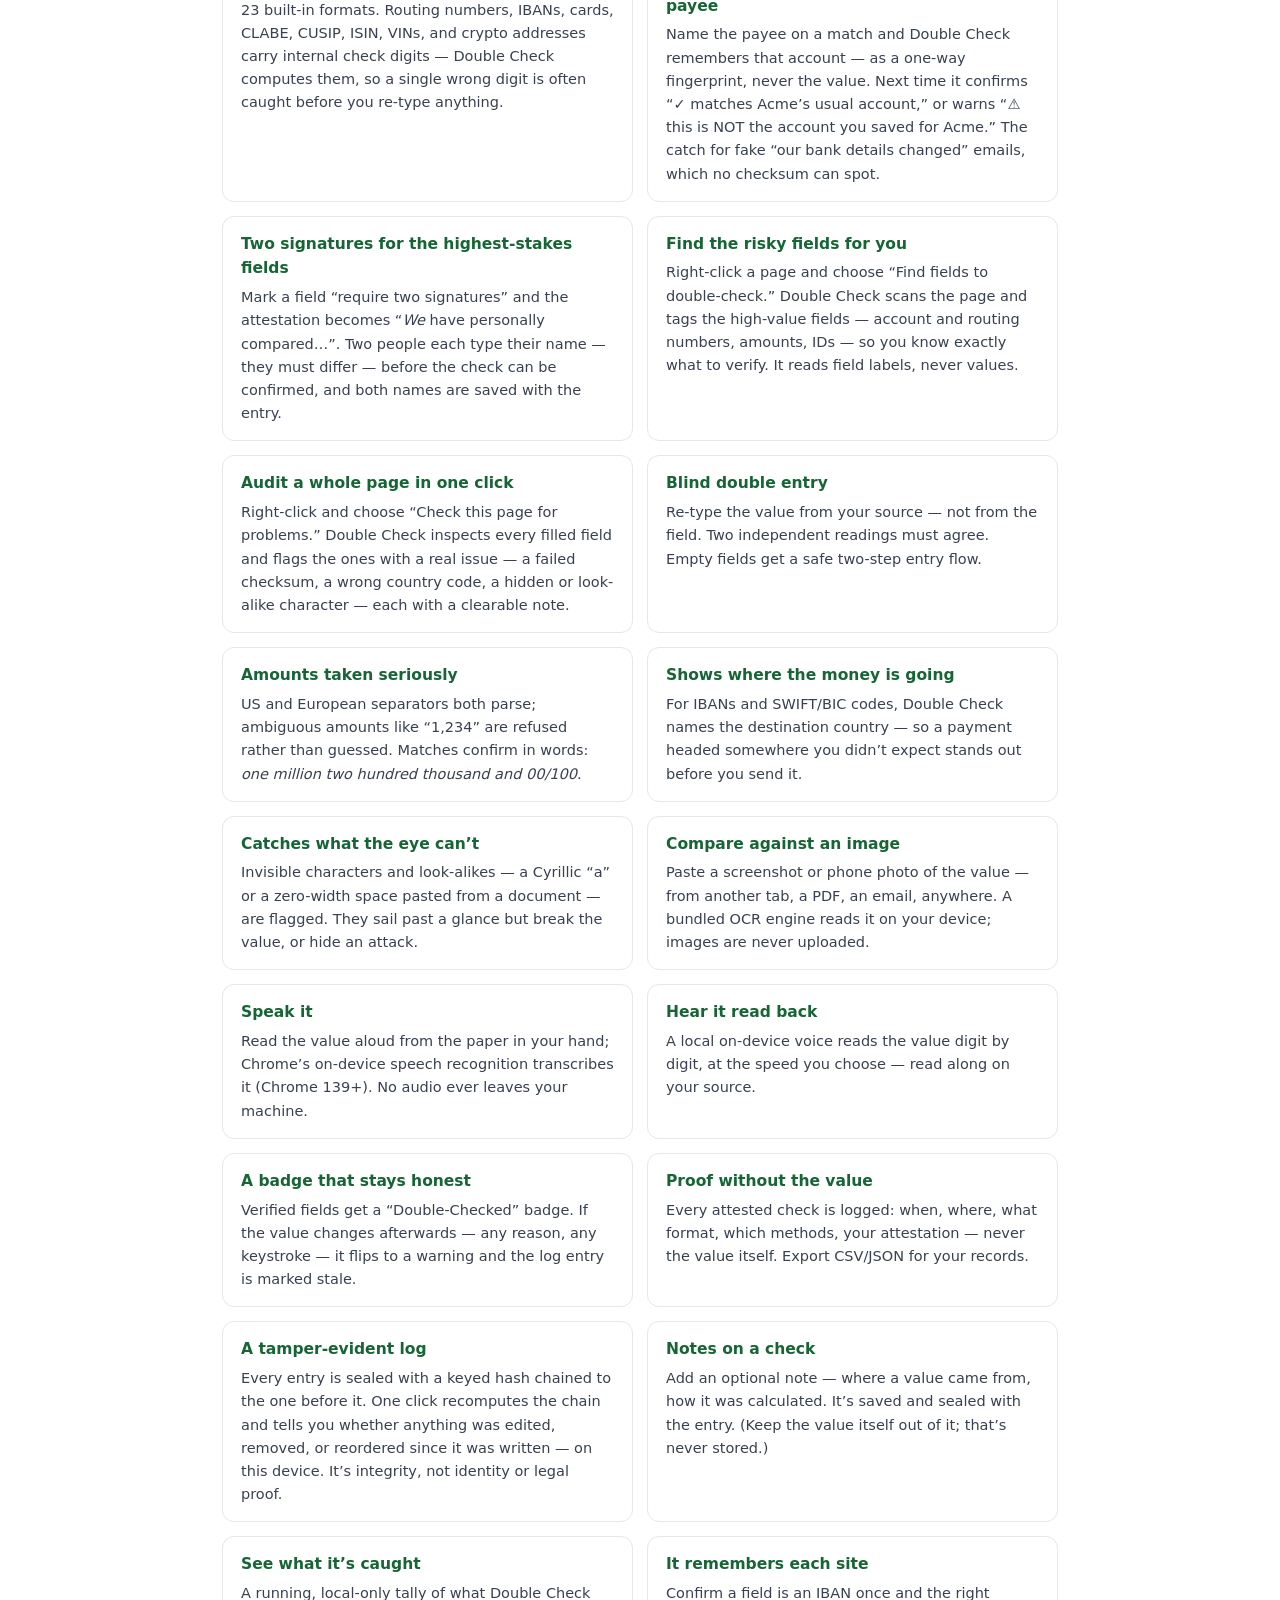
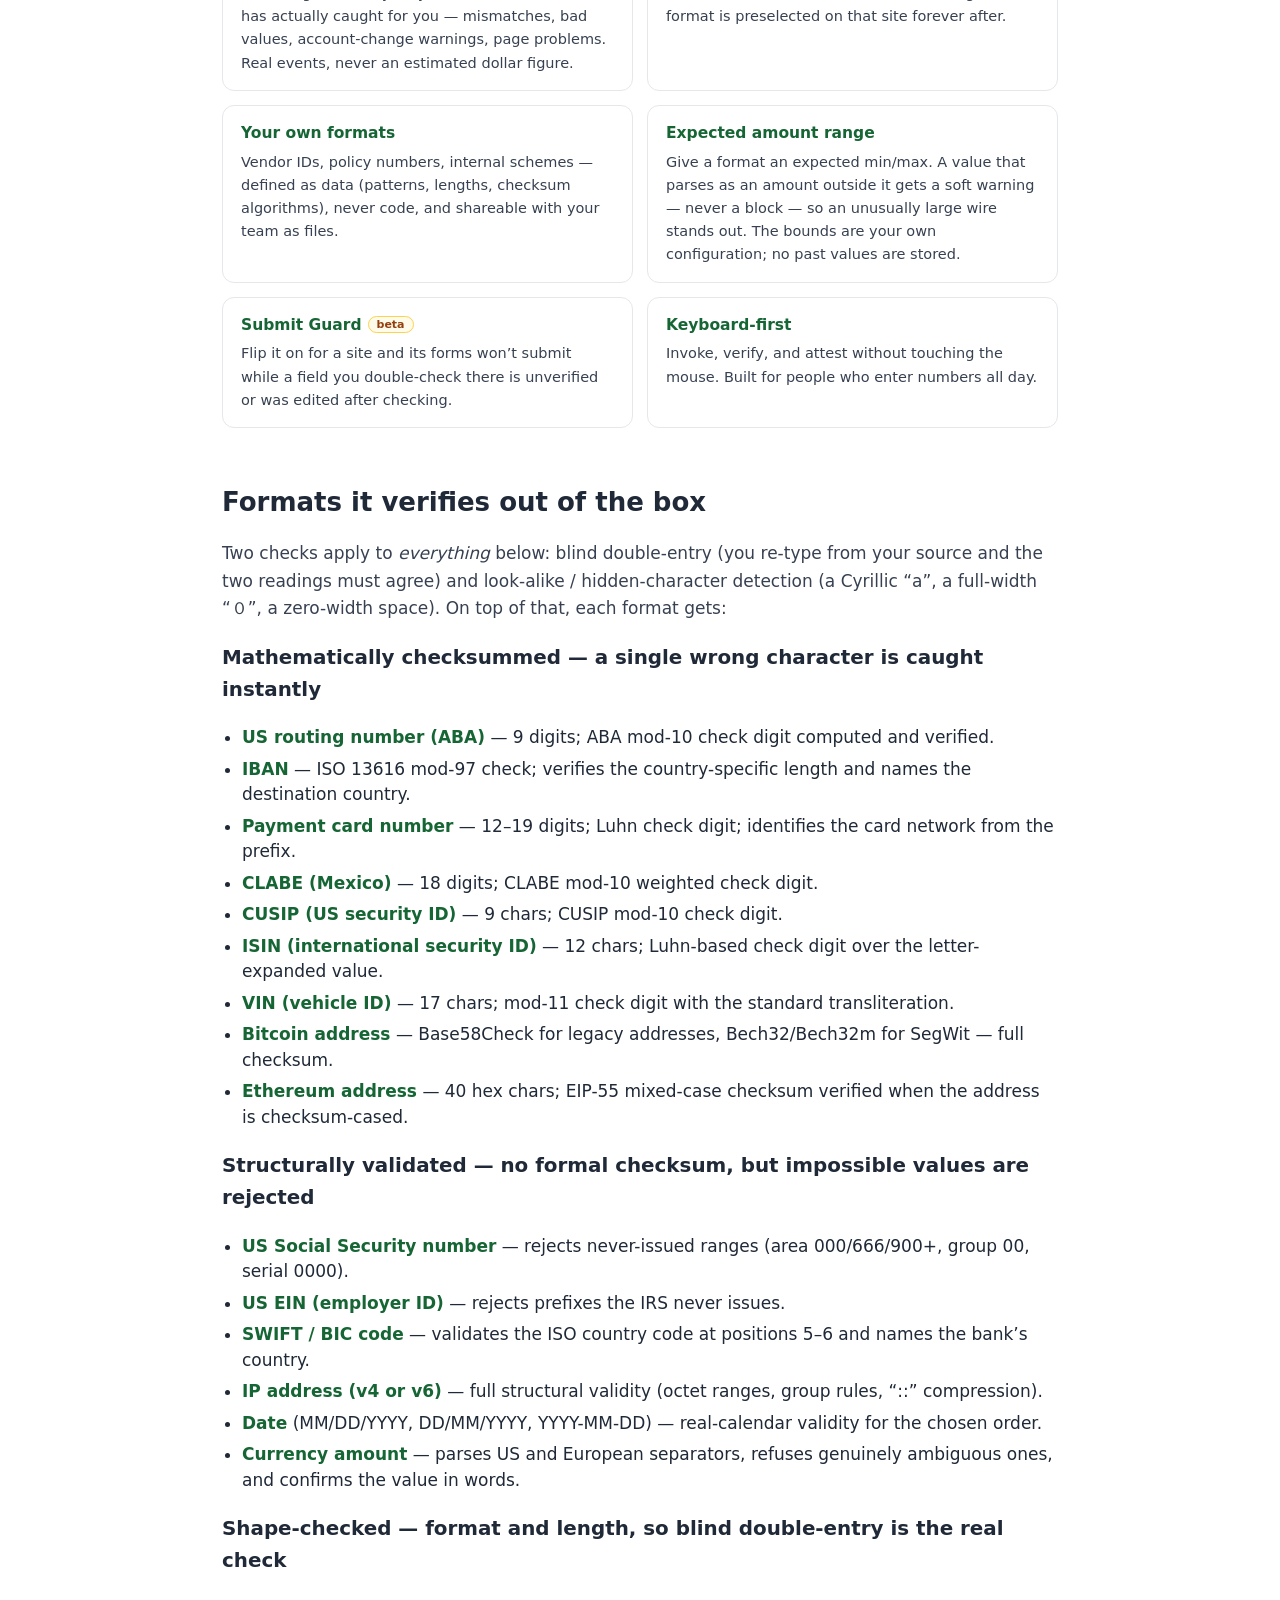
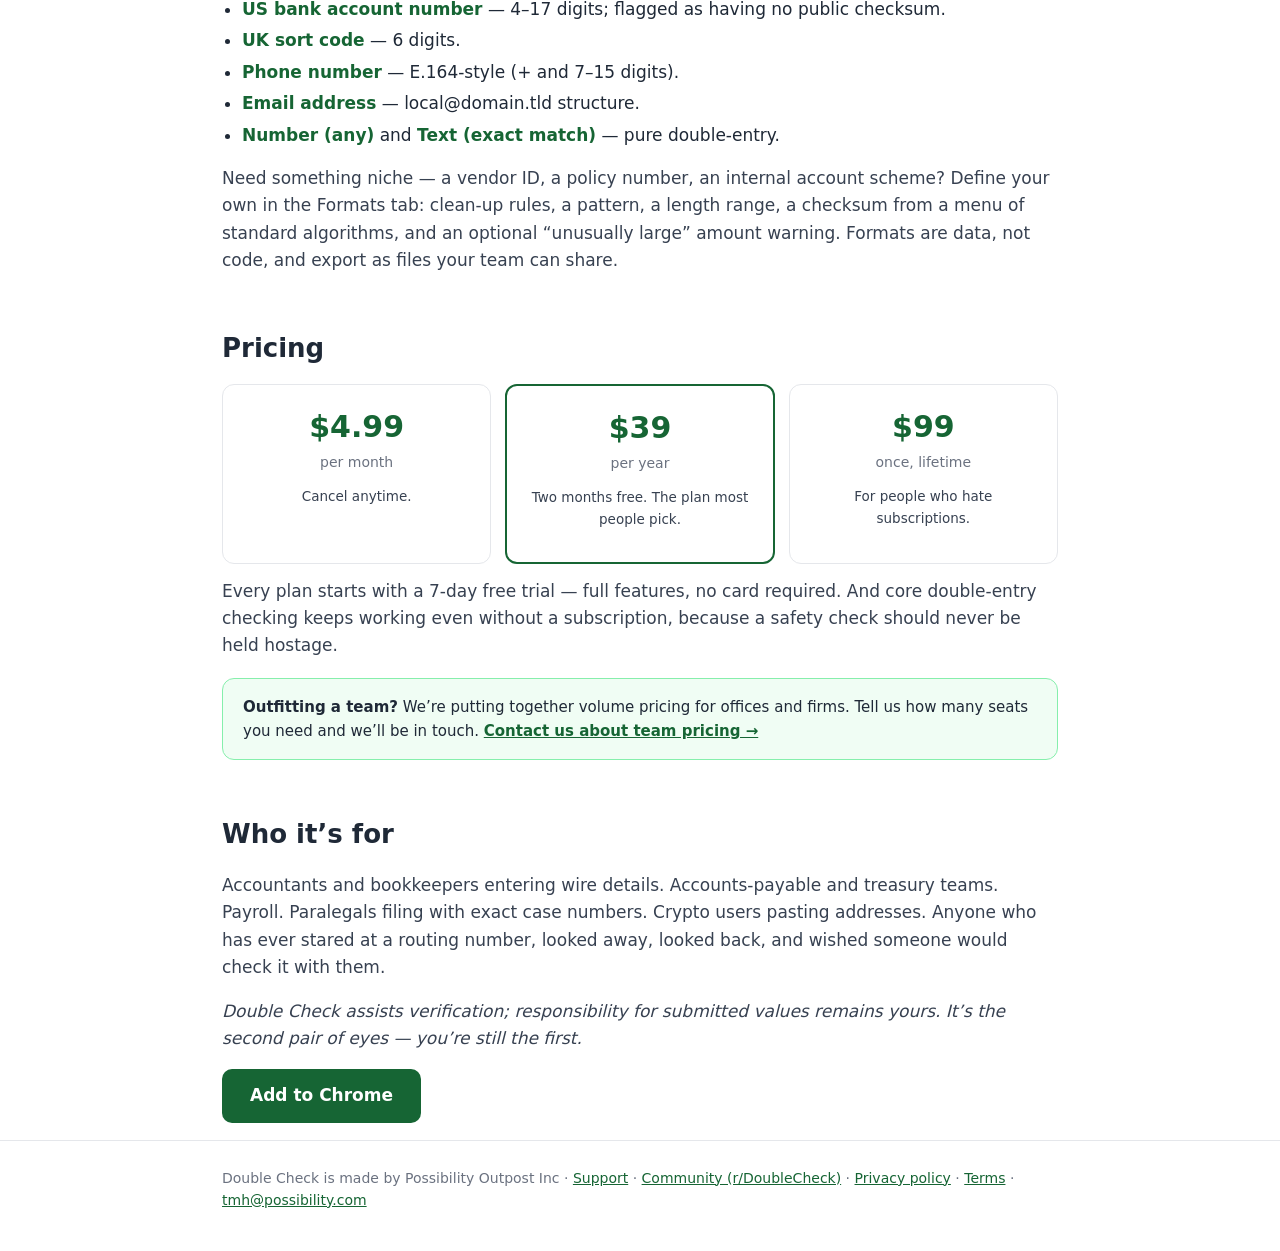
==== commit 8239ac00: "Lead the homepage with the new plain-language summary Replace the intro paragraphs with the three-li" ====
--- a/index.html
+++ b/index.html
@@ -36,12 +36,16 @@
 
   <main class="wrap">
     <section>
-      <p style="font-size:21px;font-weight:600;margin-top:0">Prevent expensive, embarrassing, and
-      hard-to-reverse mistakes at the exact moment they happen.</p>
-      <p style="font-size:19px">One transposed digit in a wire transfer sends money to the wrong
-      account. Double Check turns the careful-but-manual ritual — read it, re-read it, ask a
-      colleague to look over your shoulder — into a fast, verifiable workflow that happens right
-      in the field you’re typing into.</p>
+      <p style="font-size:21px;font-weight:600;margin-top:0">Double Check is a browser extension
+      that prevents data-entry errors by mathematically validating high-stakes numbers and
+      requiring you to independently retype them for a direct, on-site comparison within a
+      website’s input field.</p>
+      <p style="font-size:19px">Double Check catches simple transcription errors, such as
+      transposed digits, while also guarding against deliberate fraud, such as fake “changed
+      bank details” emails and hidden look-alike characters.</p>
+      <p style="font-size:19px;font-weight:600">Double Check is a second pair of eyes for numbers
+      that can’t be wrong. Prevent expensive, embarrassing, and hard-to-reverse mistakes at the
+      exact moment they happen.</p>
       <div class="promise">
         <strong>And the values you check never leave your computer.</strong> No transmission, no
         storage, no analytics — OCR and speech recognition run on your device, and the extension
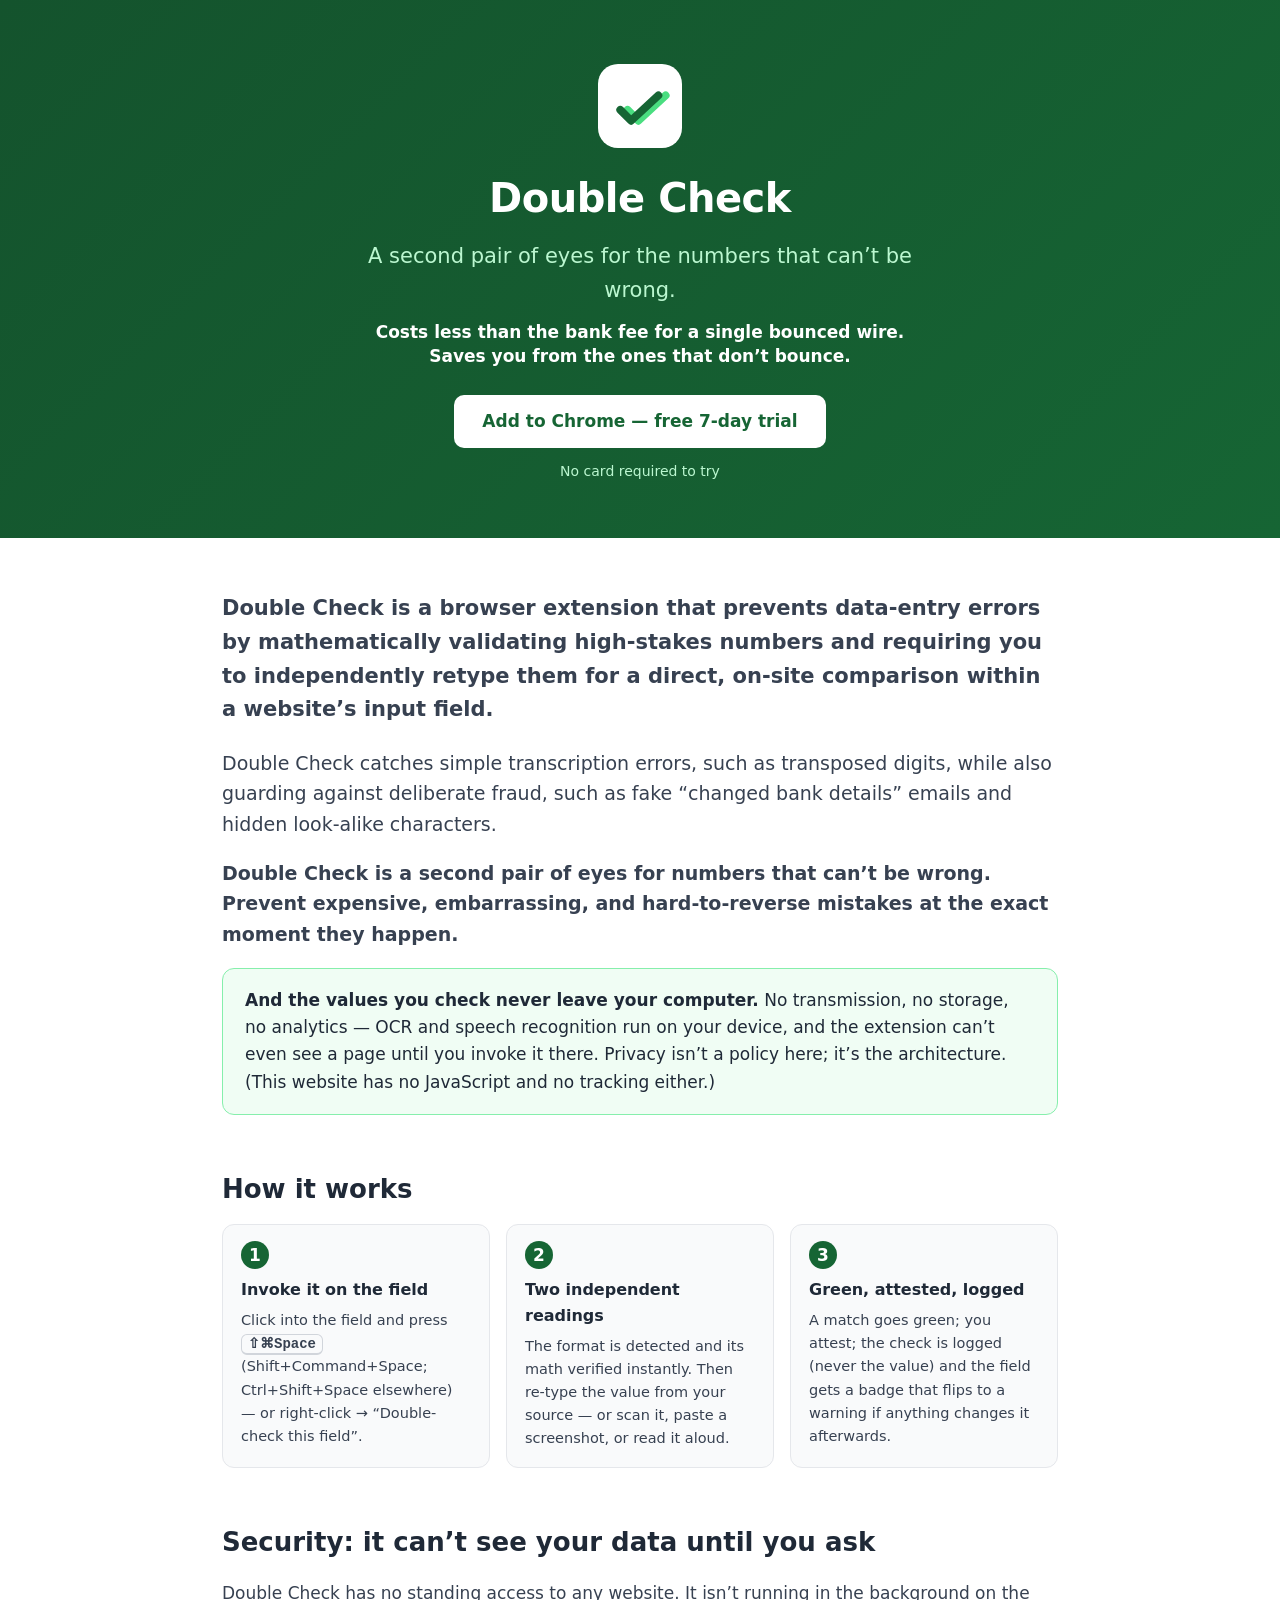
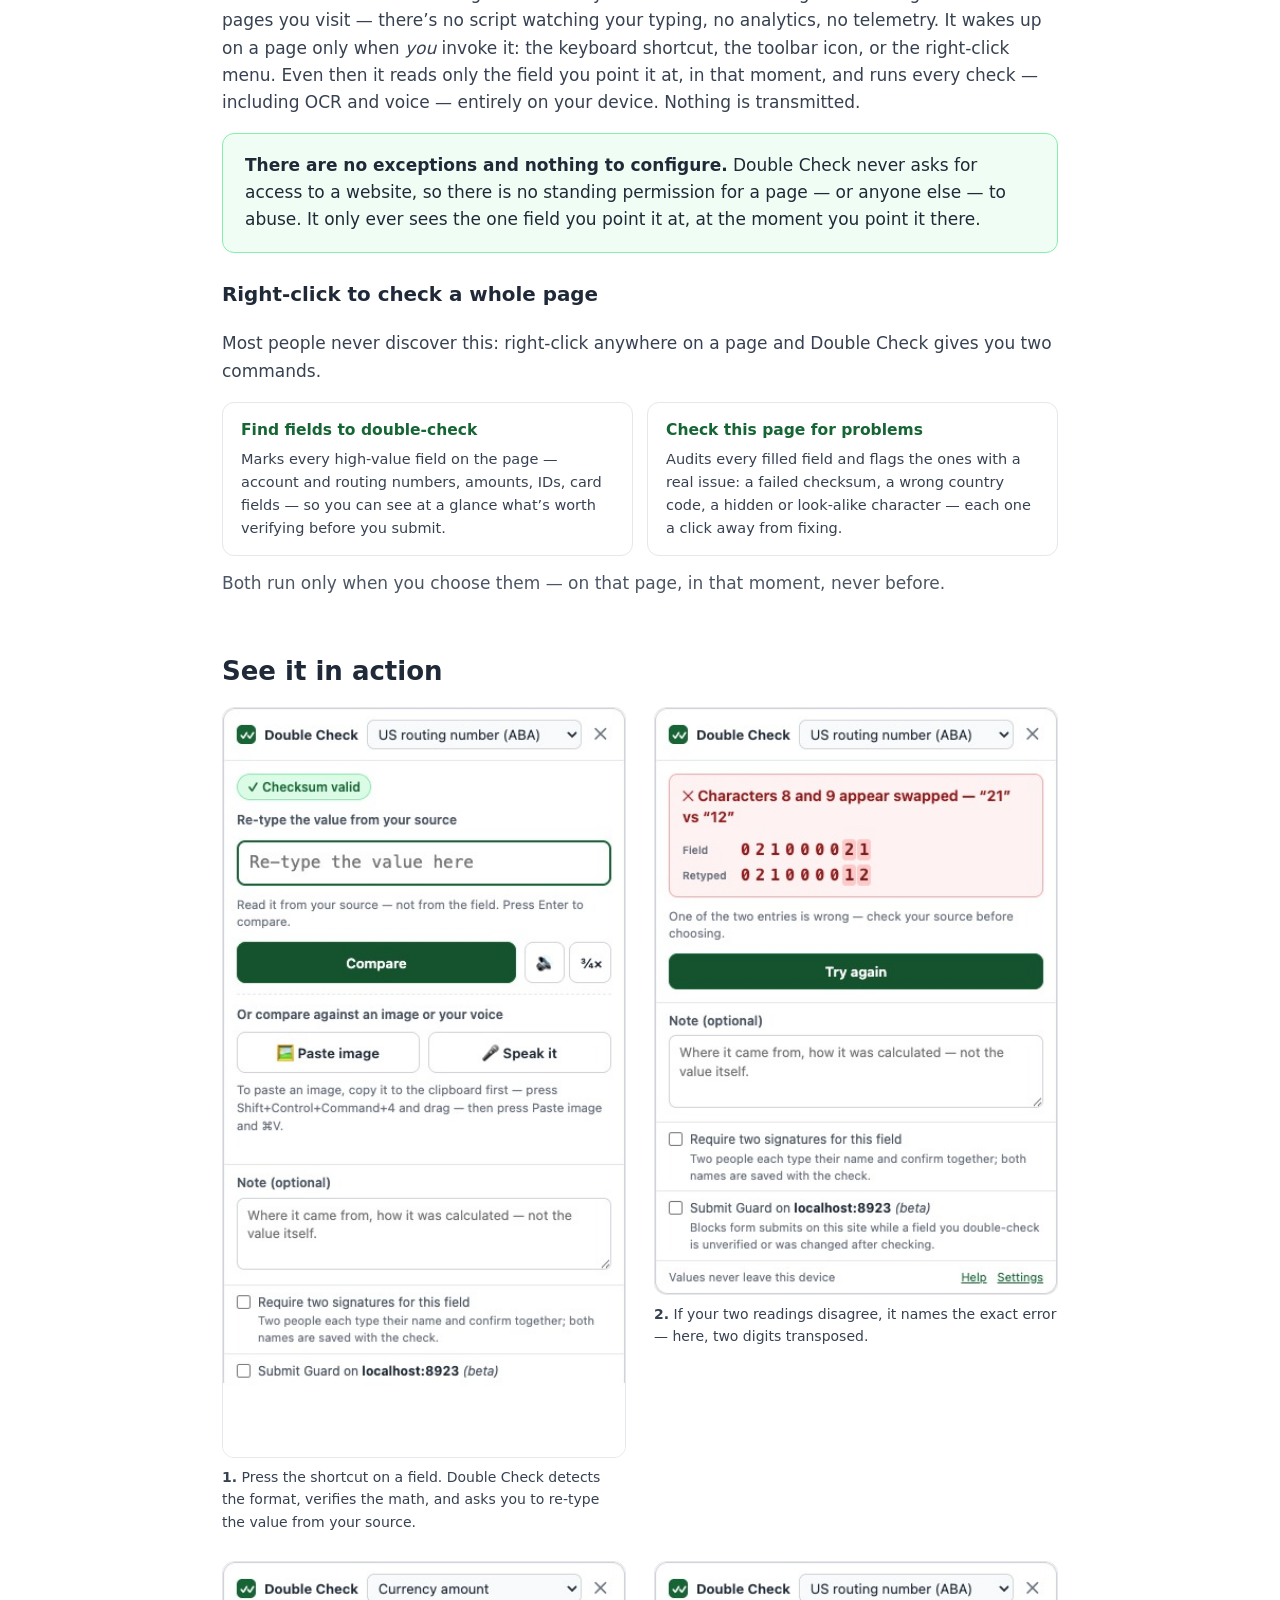
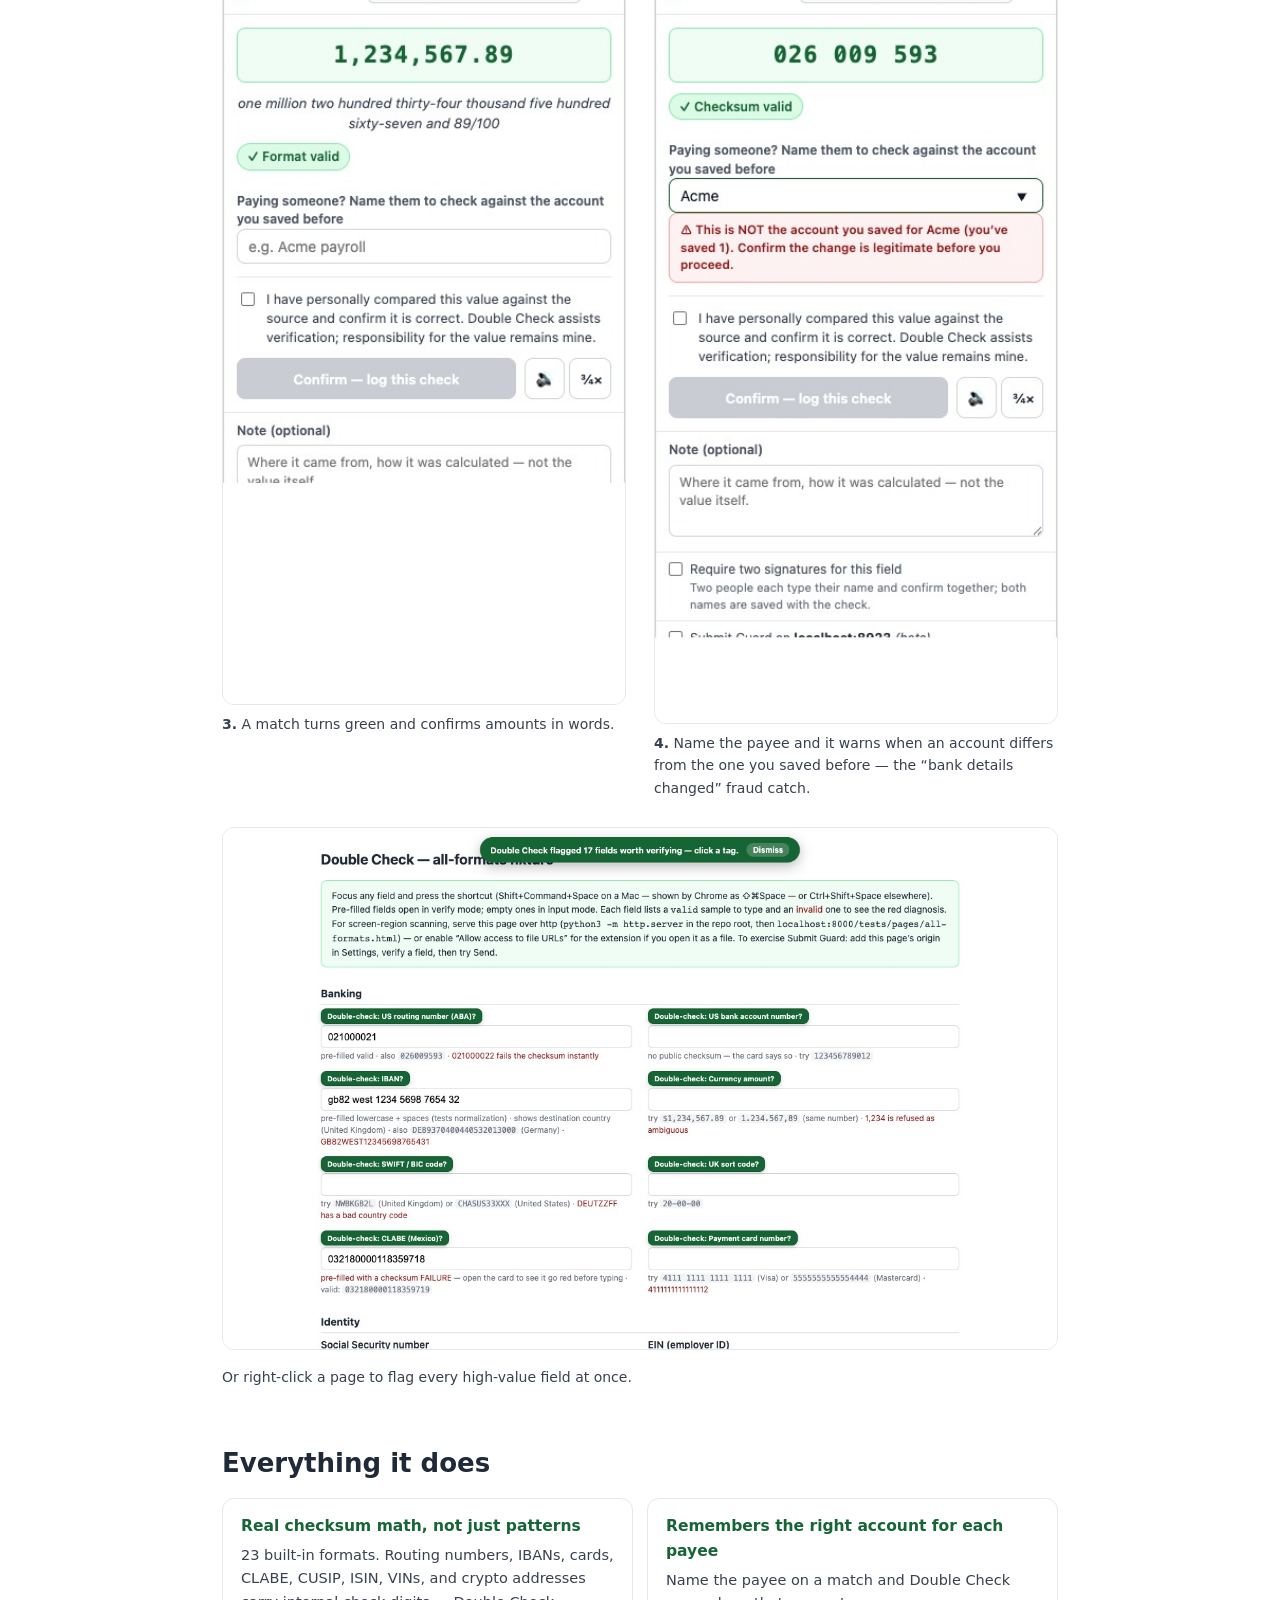
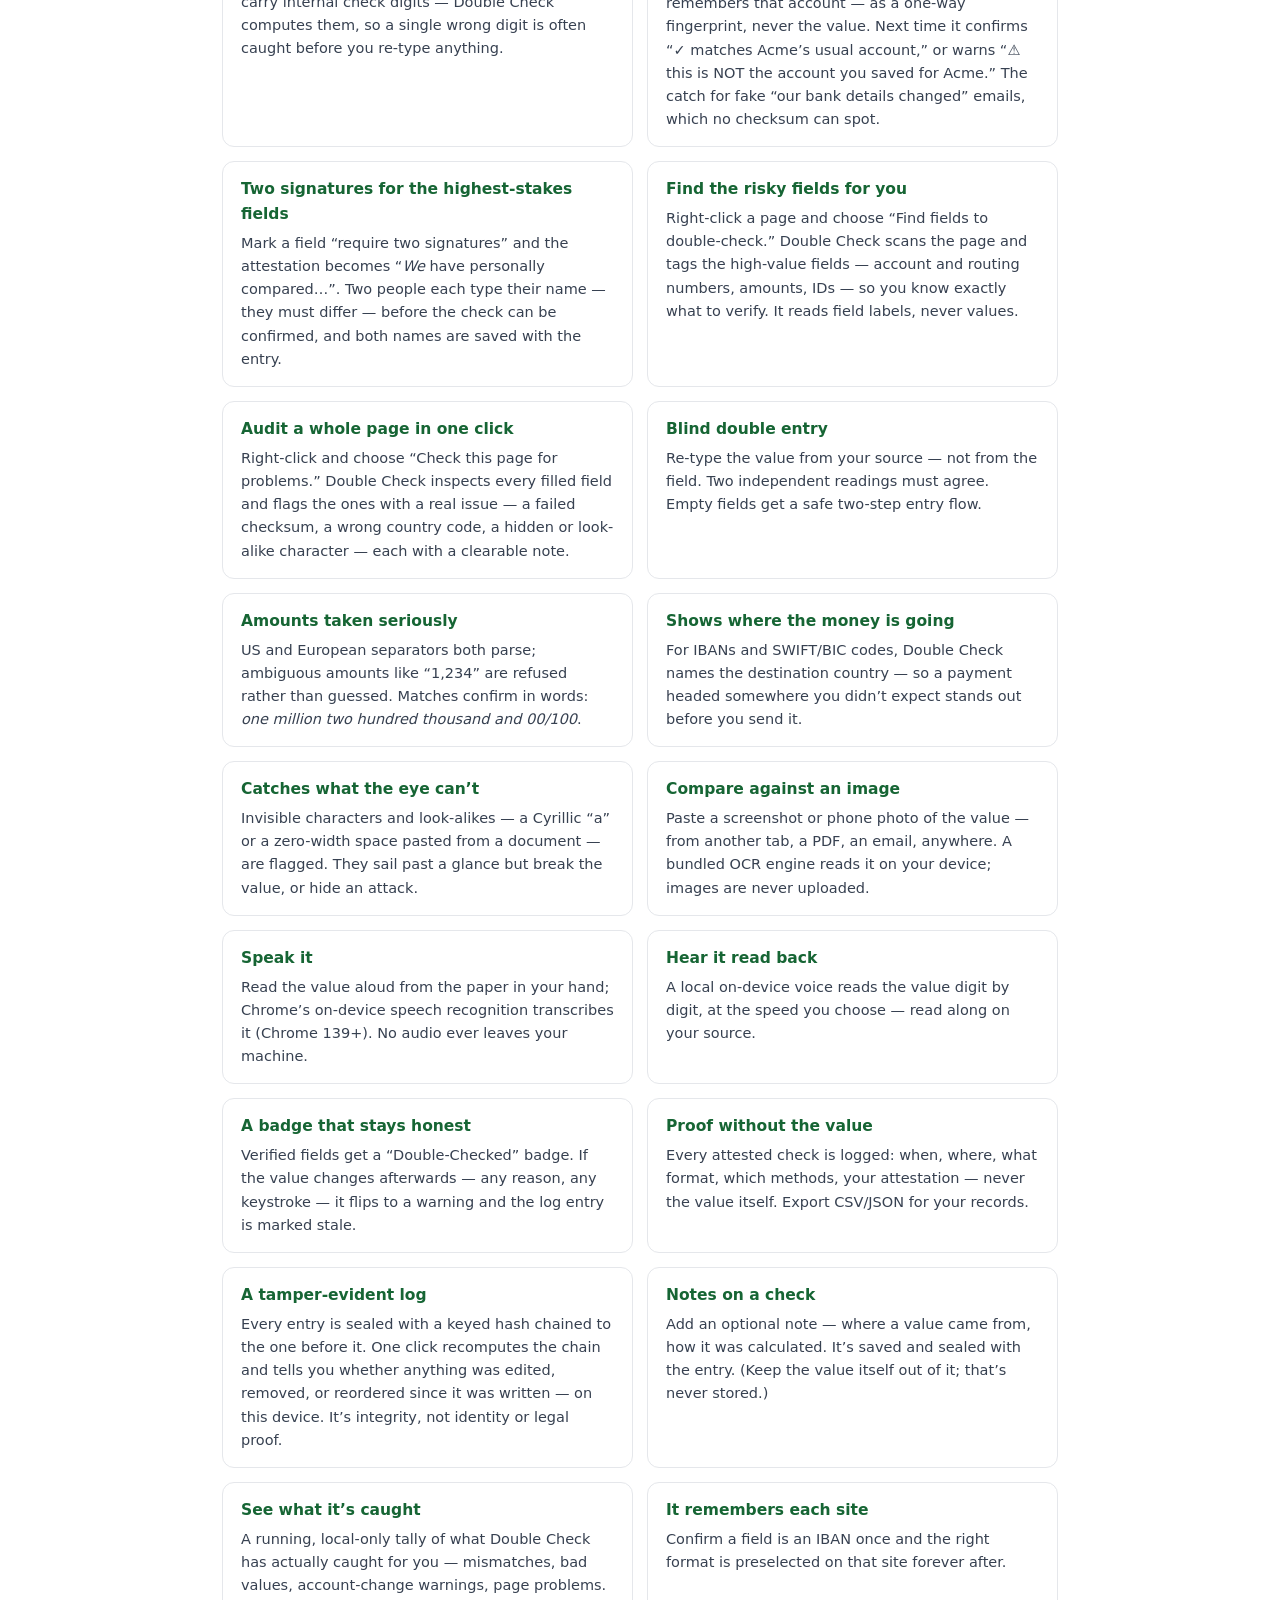
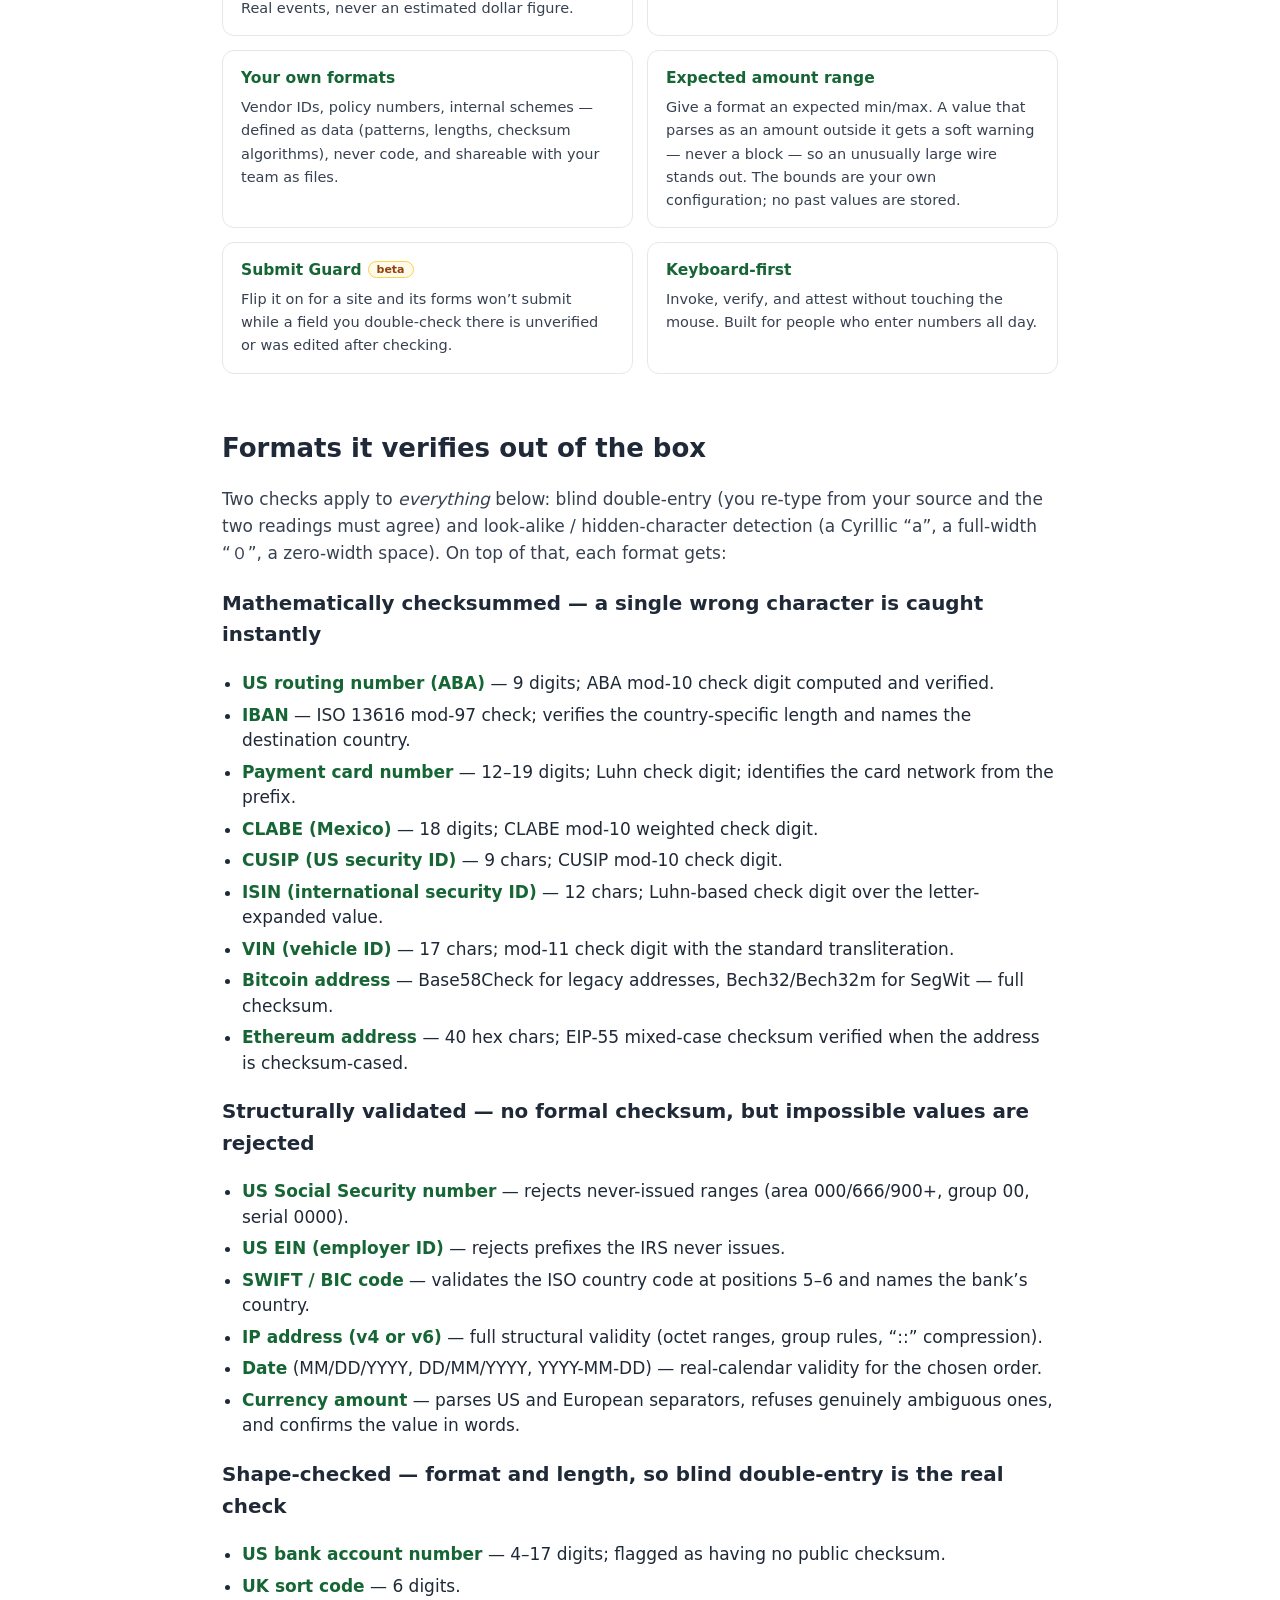
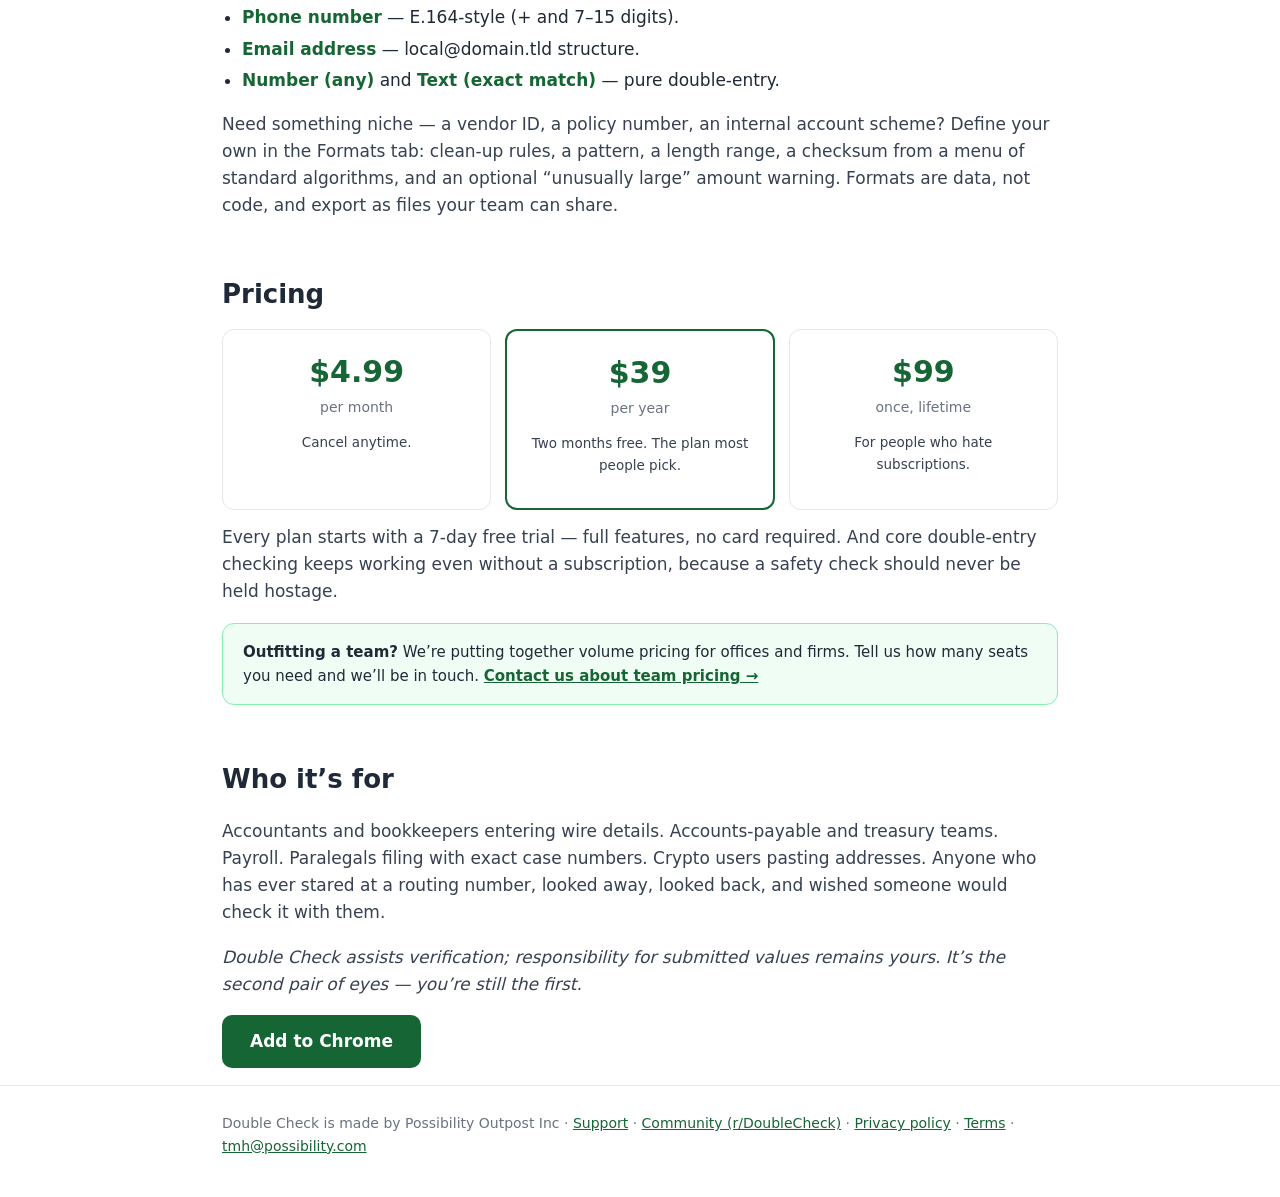
==== commit 47c0439e: "Drop cross-origin card-verification copy; the extension now requests no host access Solution B (veri" ====
--- a/index.html
+++ b/index.html
@@ -83,11 +83,9 @@
       right-click menu. Even then it reads only the field you point it at, in that moment, and runs every
       check — including OCR and voice — entirely on your device. Nothing is transmitted.</p>
       <div class="promise">
-        <strong>The one exception is opt-in and per-site.</strong> To verify a value sealed inside a
-        payment processor’s secure frame — a card number, say — you can grant Double Check access to that
-        single site. You approve it one site at a time, and you can see and revoke every grant under the
-        extension’s Site access tab. Even then, the value is read and checked locally and is never
-        transmitted.
+        <strong>There are no exceptions and nothing to configure.</strong> Double Check never asks for
+        access to a website, so there is no standing permission for a page — or anyone else — to abuse.
+        It only ever sees the one field you point it at, at the moment you point it there.
       </div>
 
       <h3 style="margin-top:26px">Right-click to check a whole page</h3>
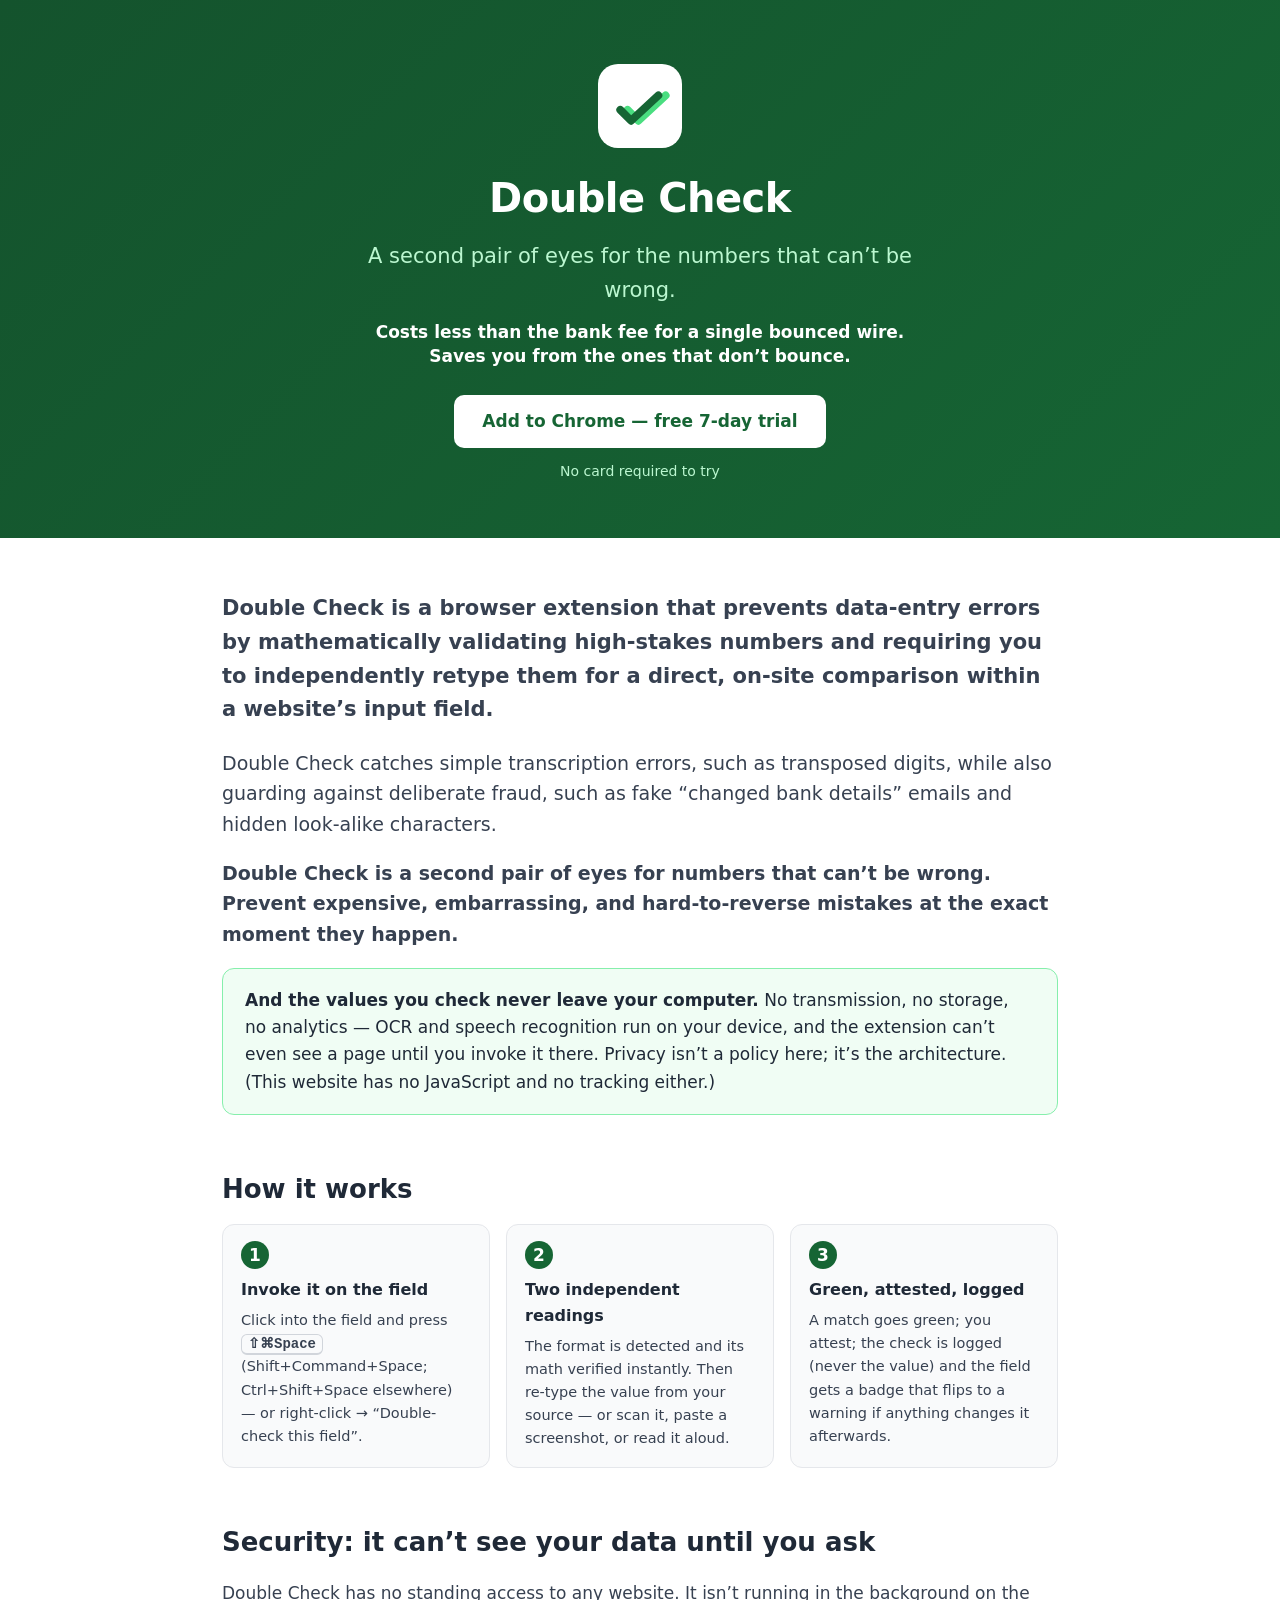
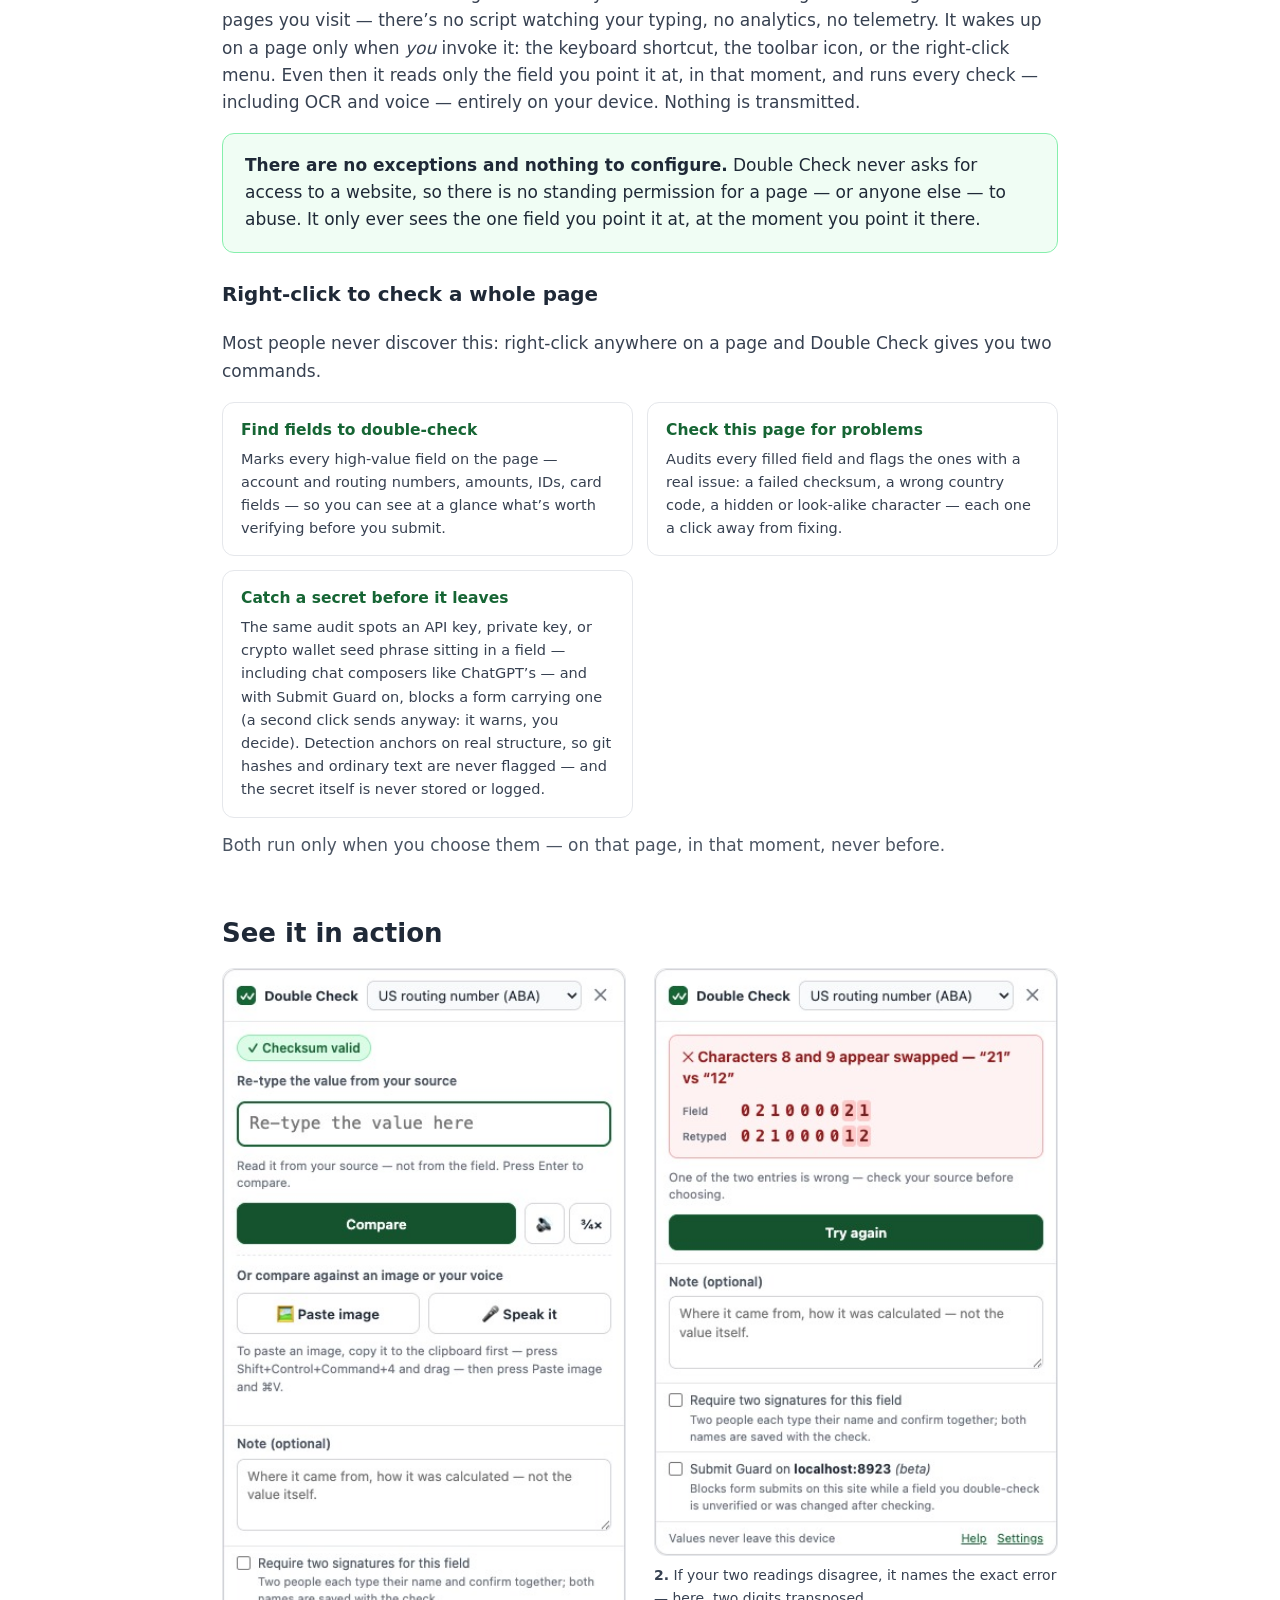
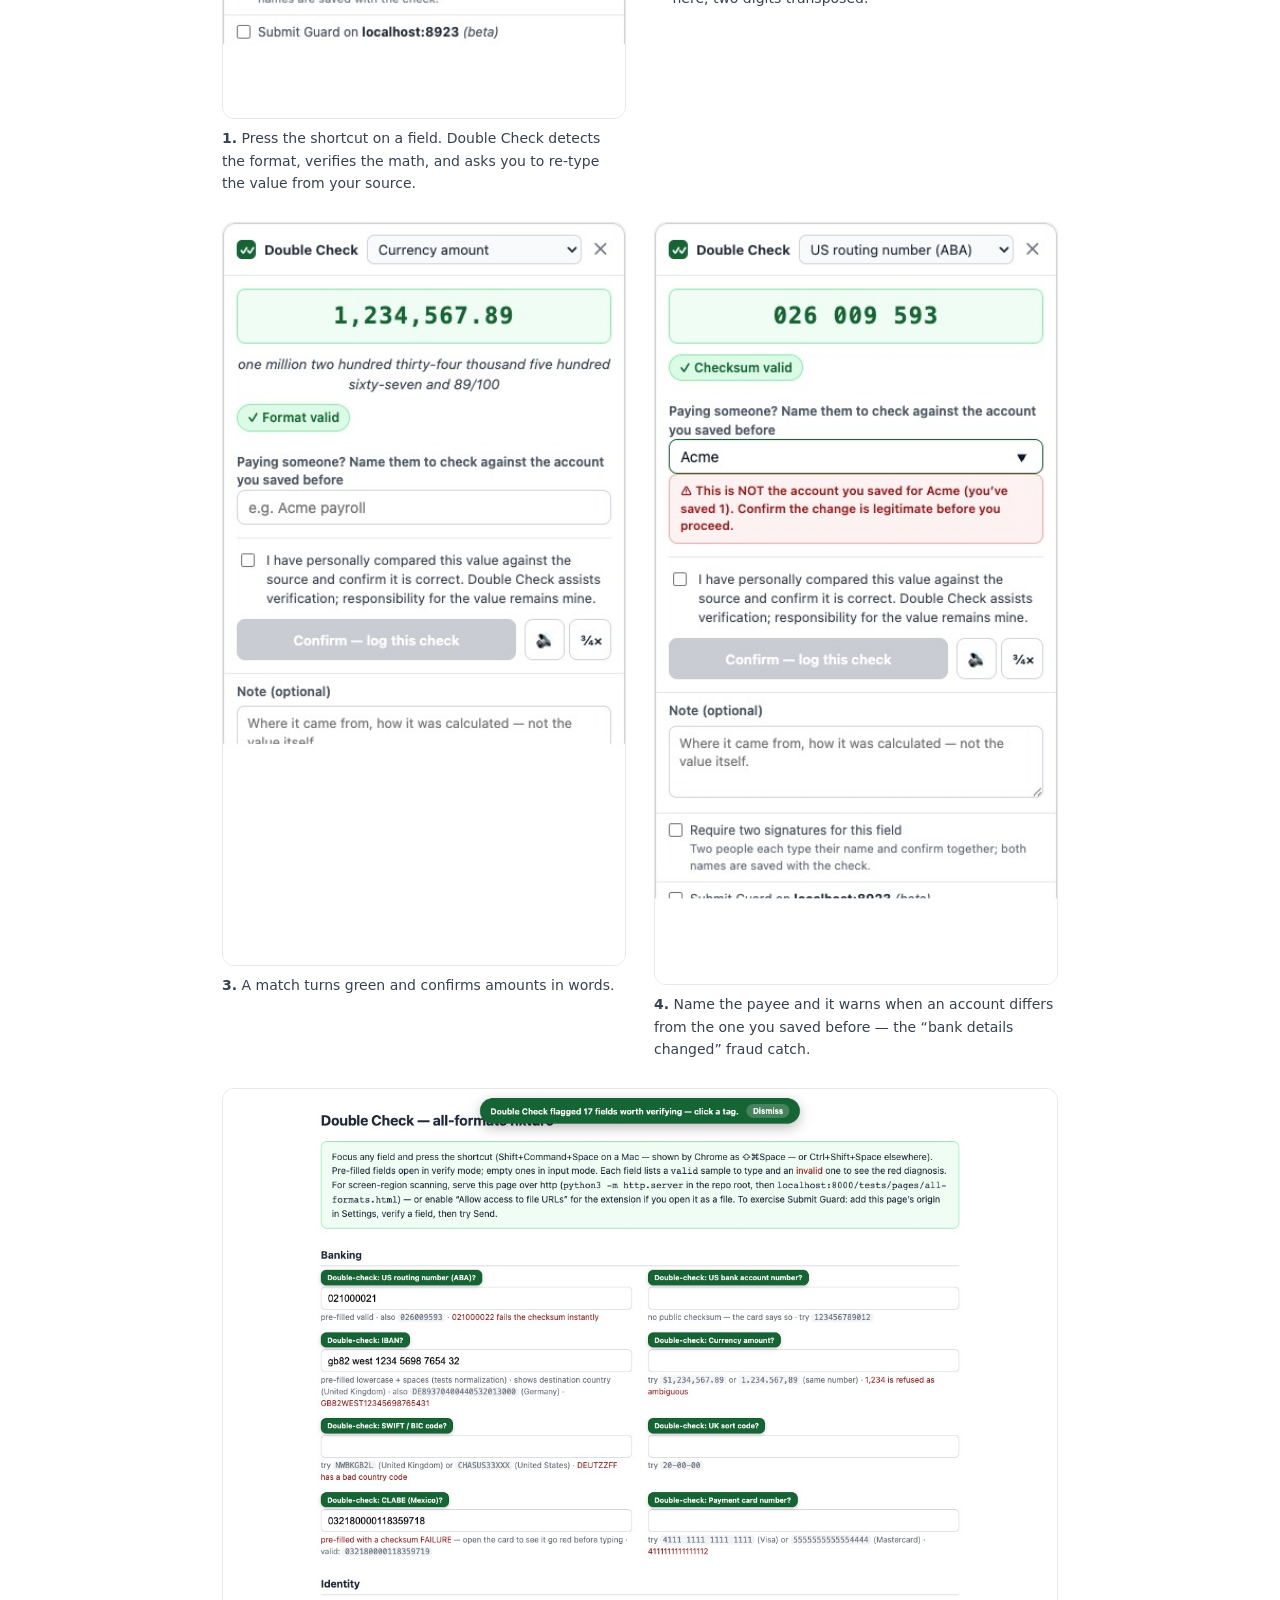
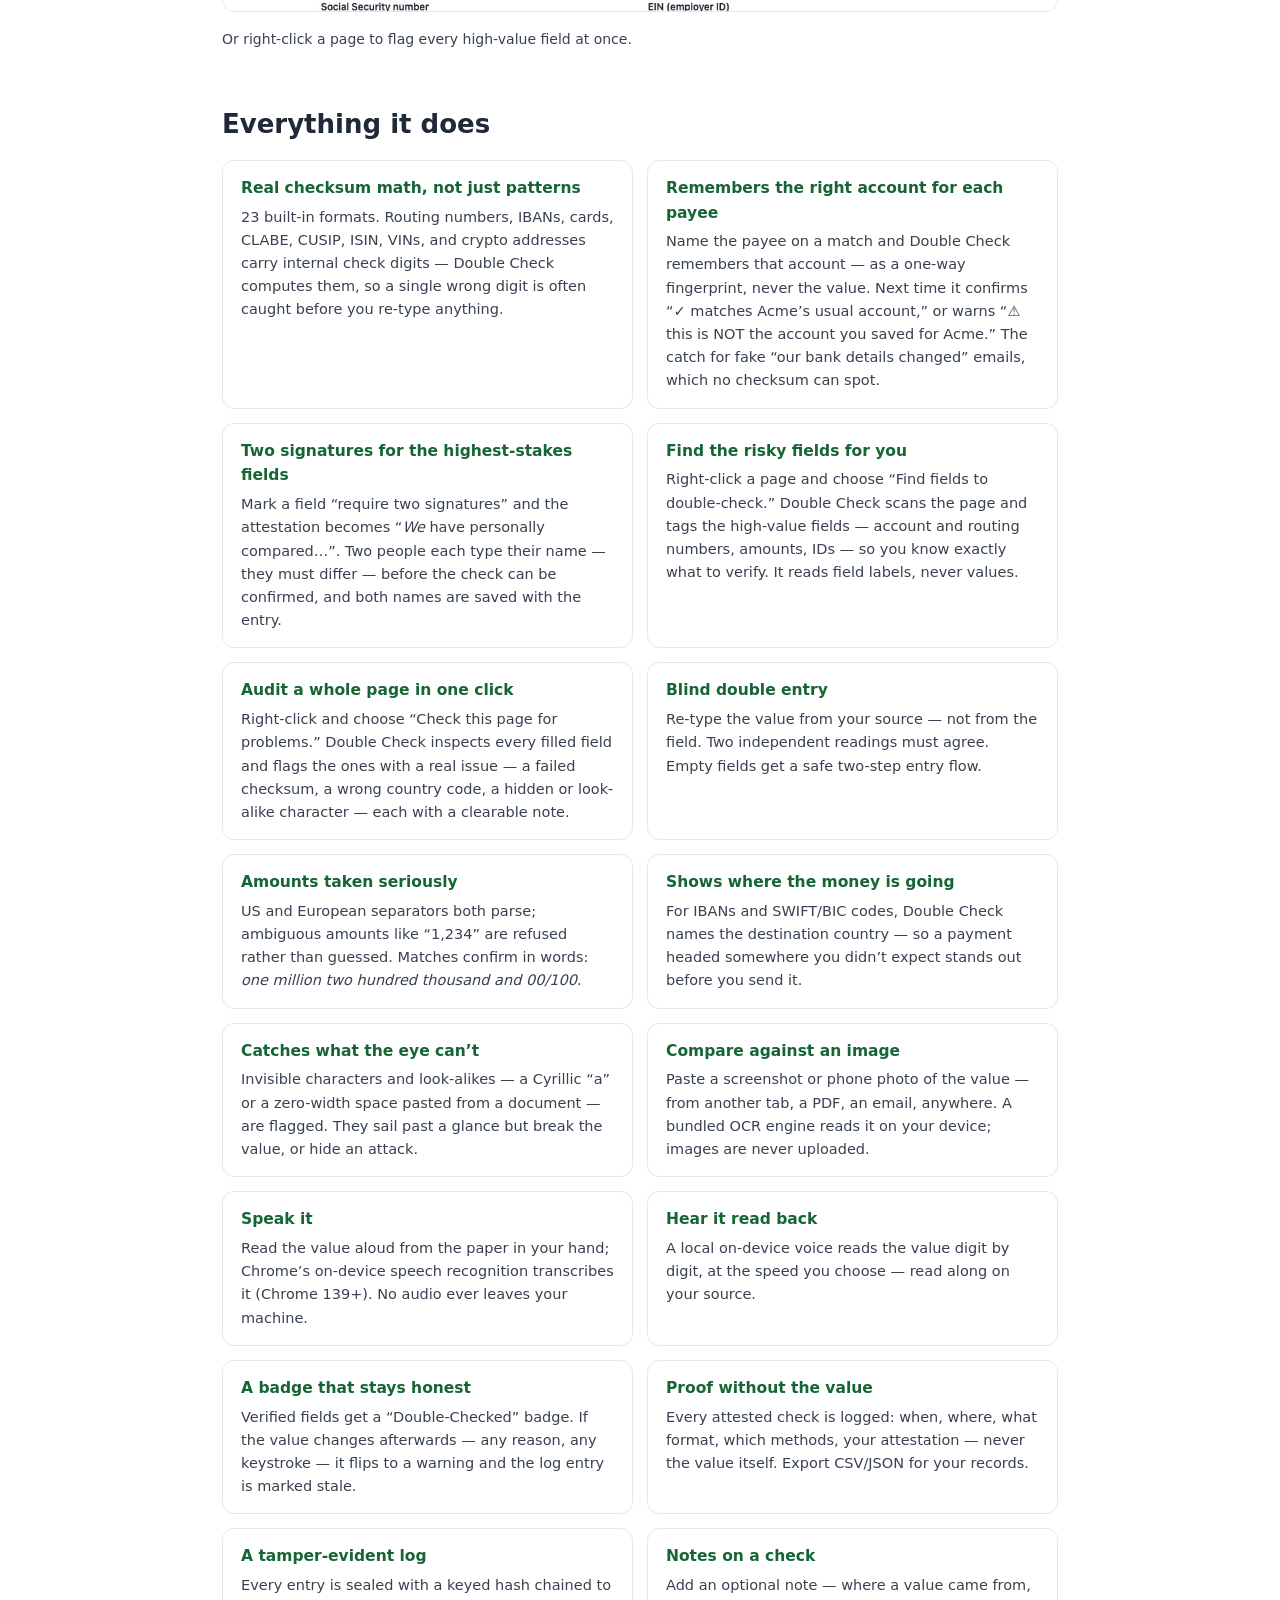
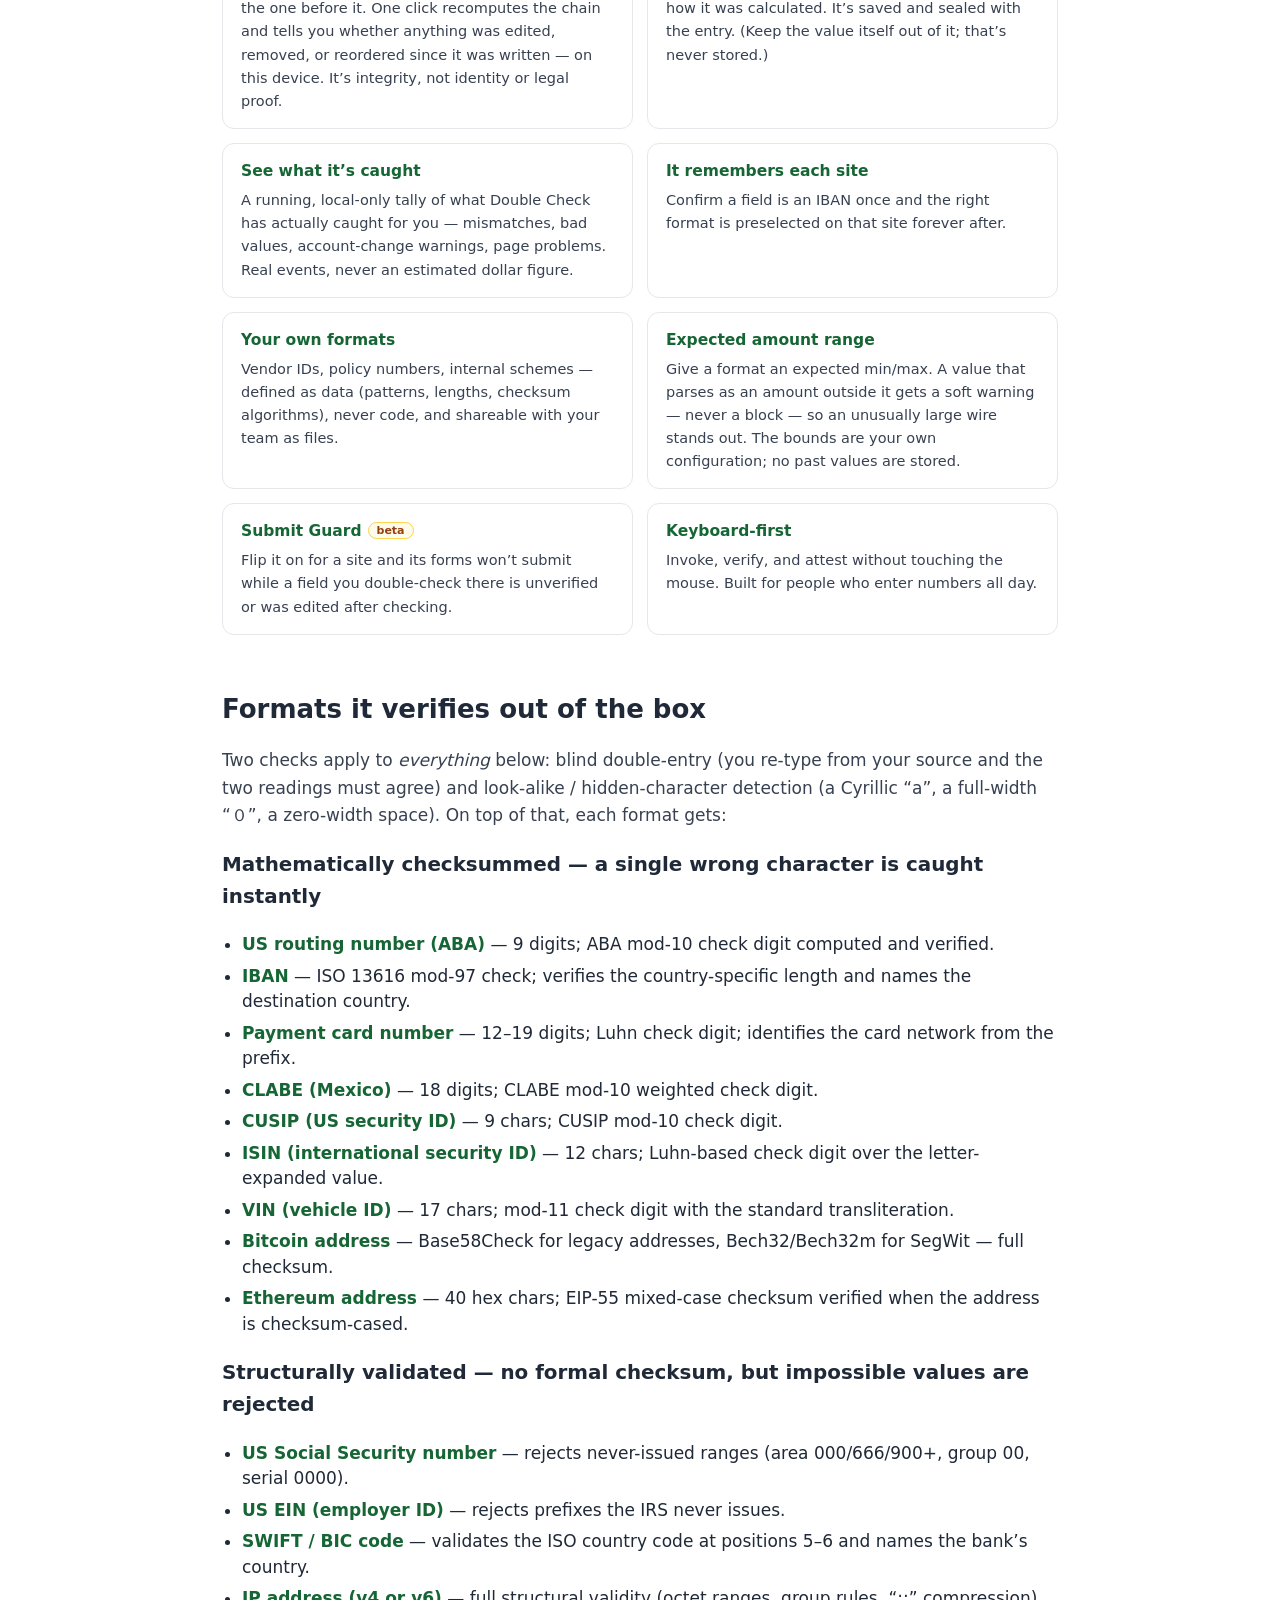
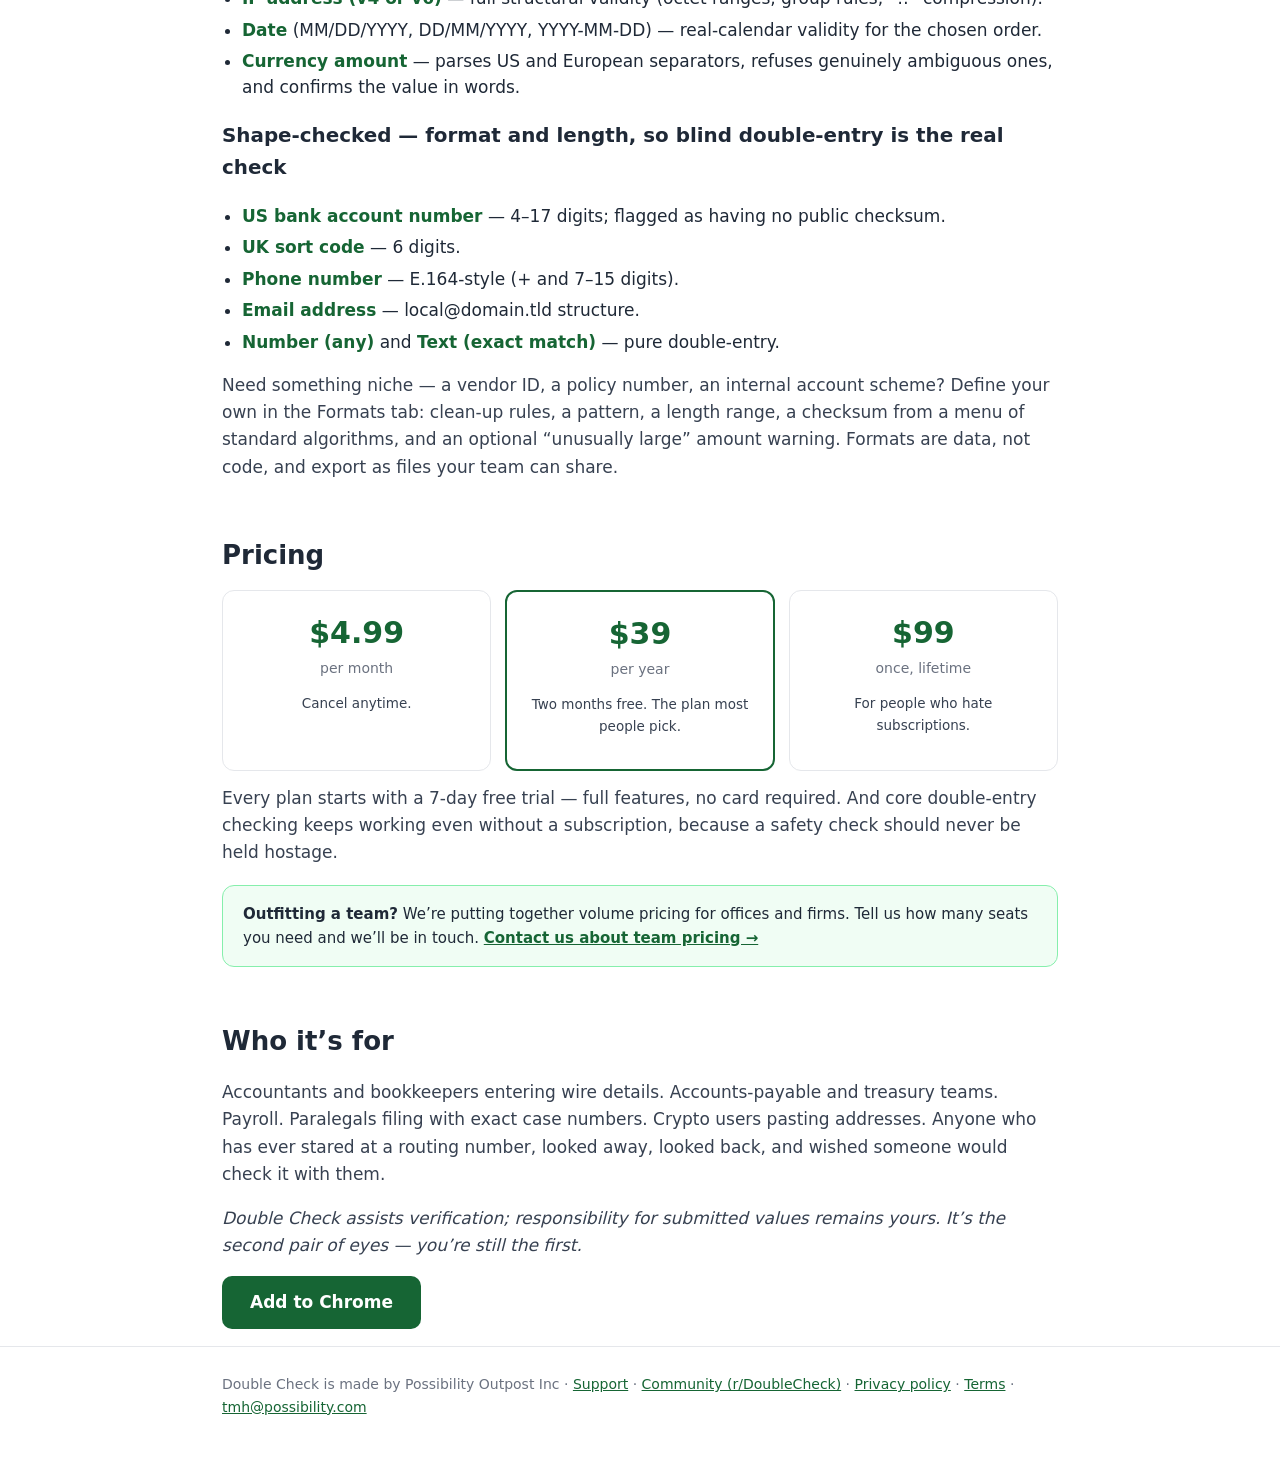
==== commit cd6fdb02: "Add "Catch a secret before it leaves" to the page-tools features The extension's page audit now flag" ====
--- a/index.html
+++ b/index.html
@@ -98,6 +98,12 @@
         <div class="feat"><h3>Check this page for problems</h3>
           <p>Audits every filled field and flags the ones with a real issue: a failed checksum, a wrong
           country code, a hidden or look-alike character — each one a click away from fixing.</p></div>
+        <div class="feat"><h3>Catch a secret before it leaves</h3>
+          <p>The same audit spots an API key, private key, or crypto wallet seed phrase sitting in a
+          field — including chat composers like ChatGPT’s — and with Submit Guard on, blocks a form
+          carrying one (a second click sends anyway: it warns, you decide). Detection anchors on real
+          structure, so git hashes and ordinary text are never flagged — and the secret itself is never
+          stored or logged.</p></div>
       </div>
       <p style="margin-top:14px;color:#4b5563">Both run only when you choose them — on that page, in that
       moment, never before.</p>
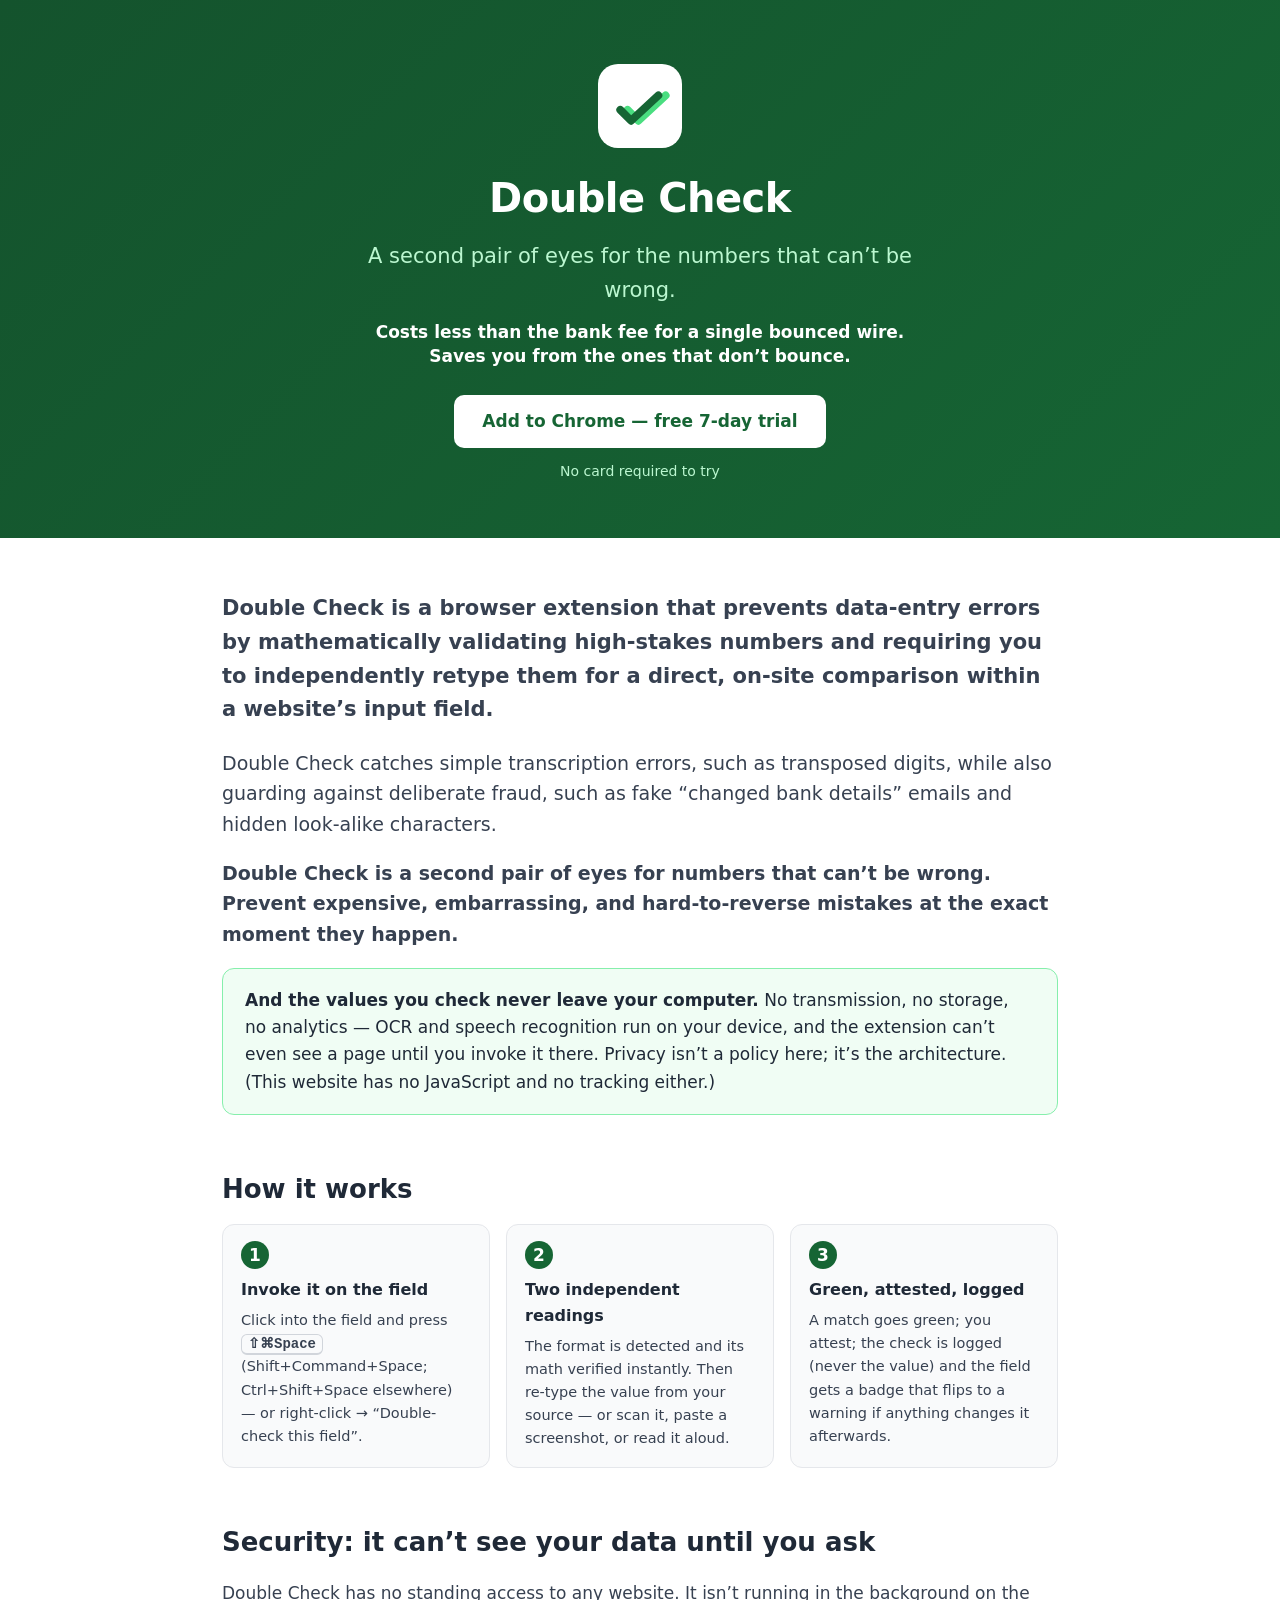
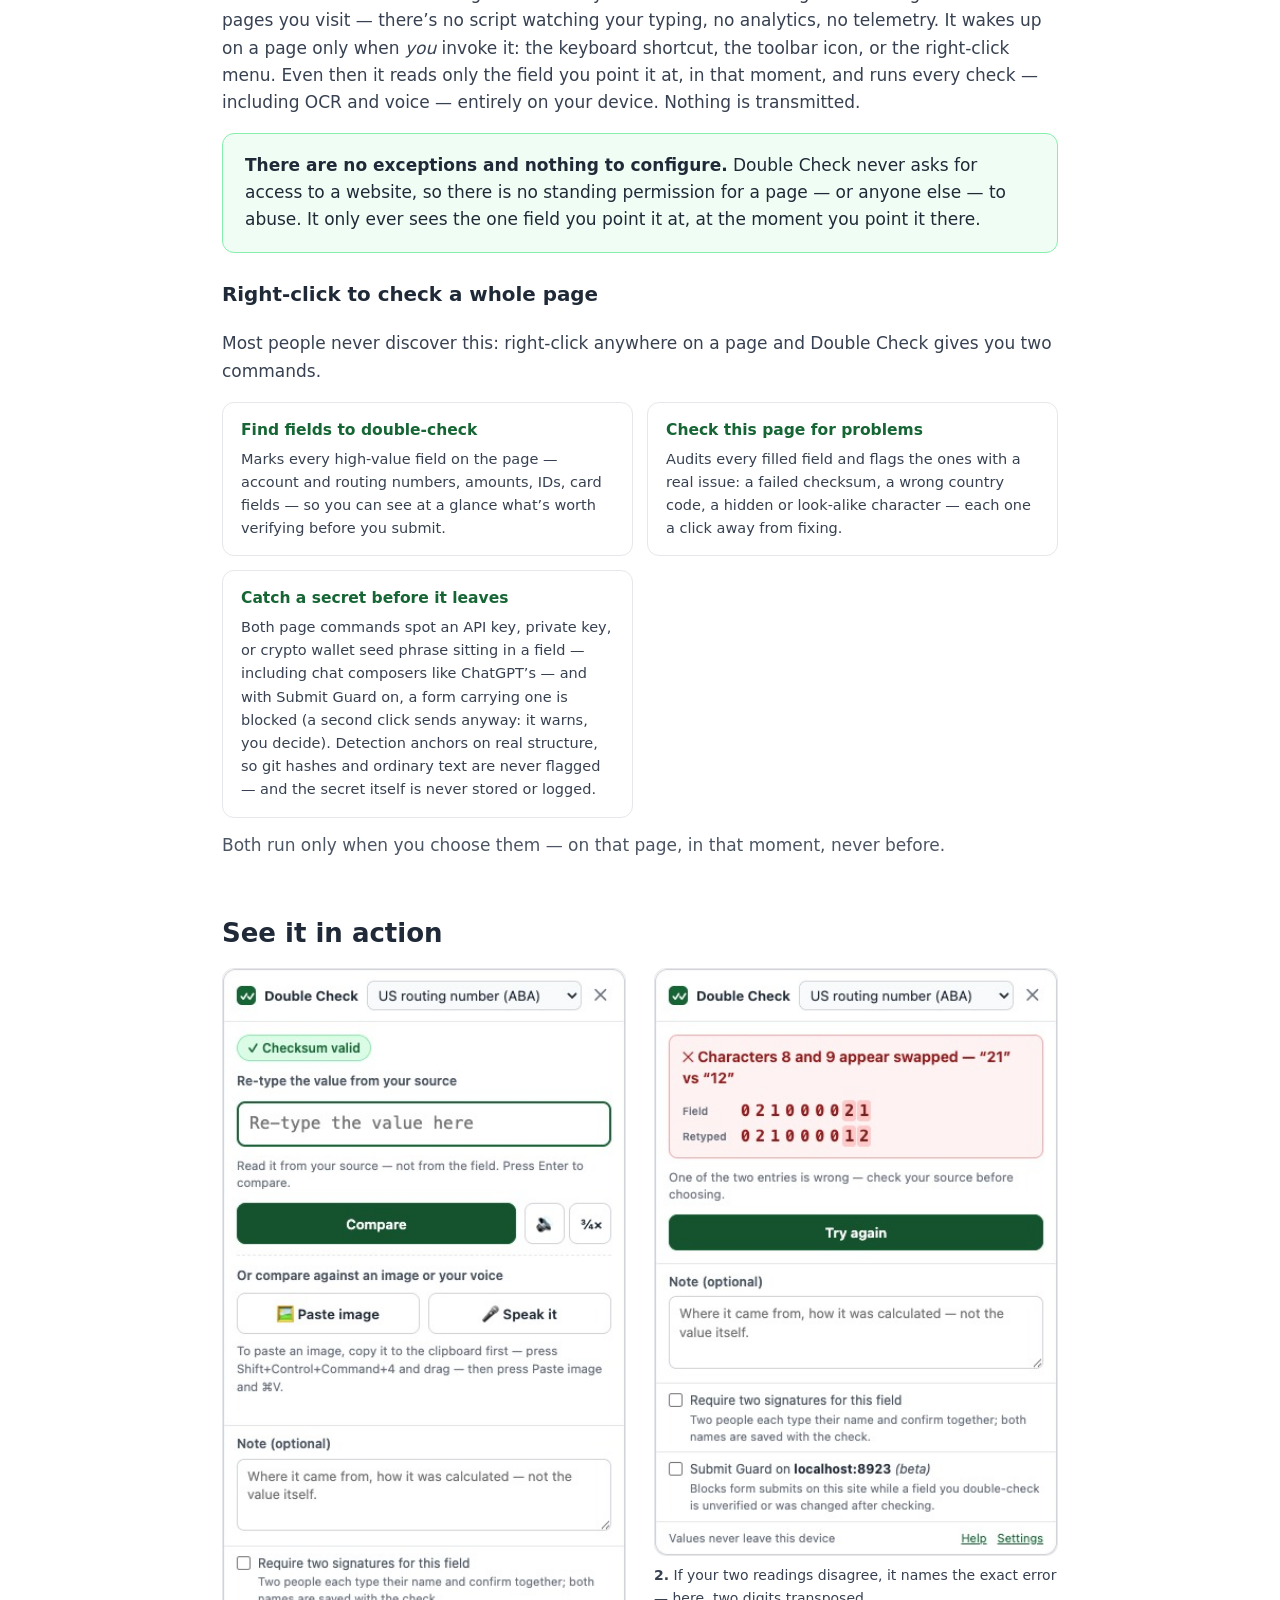
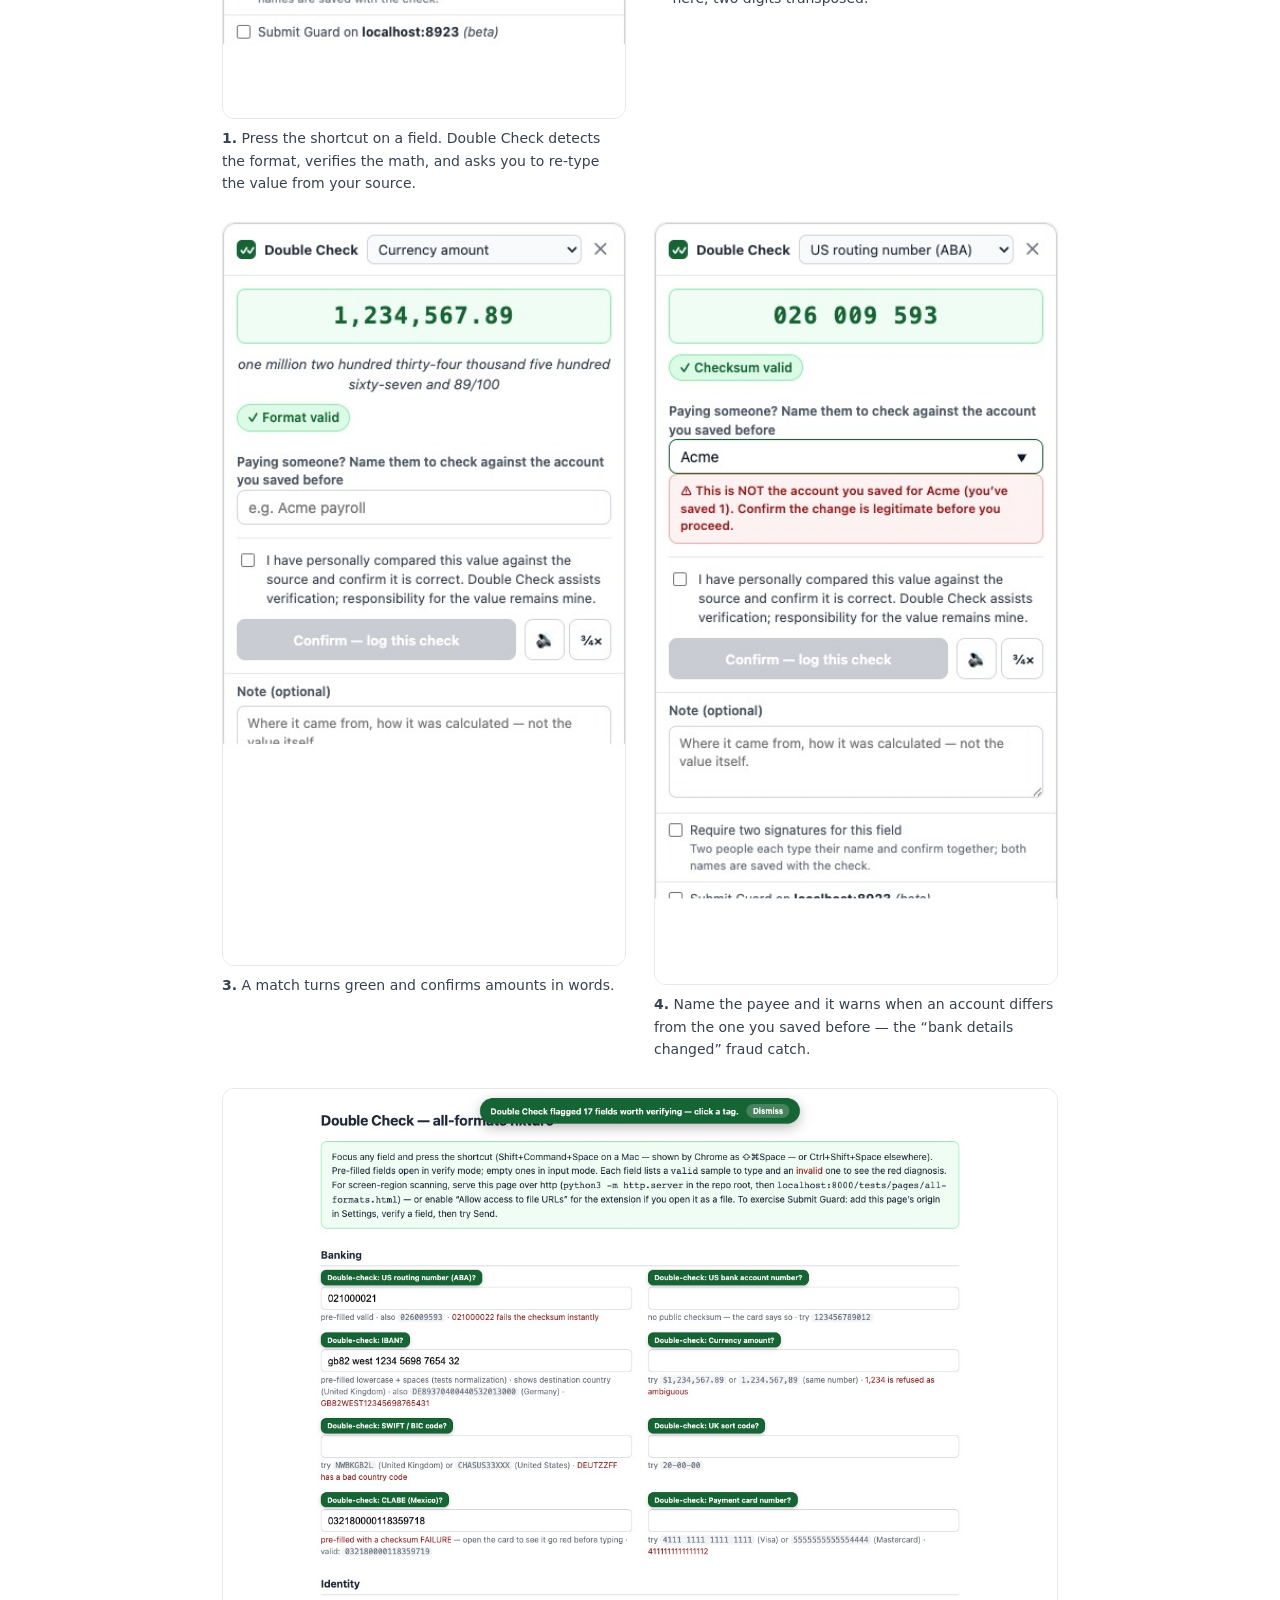
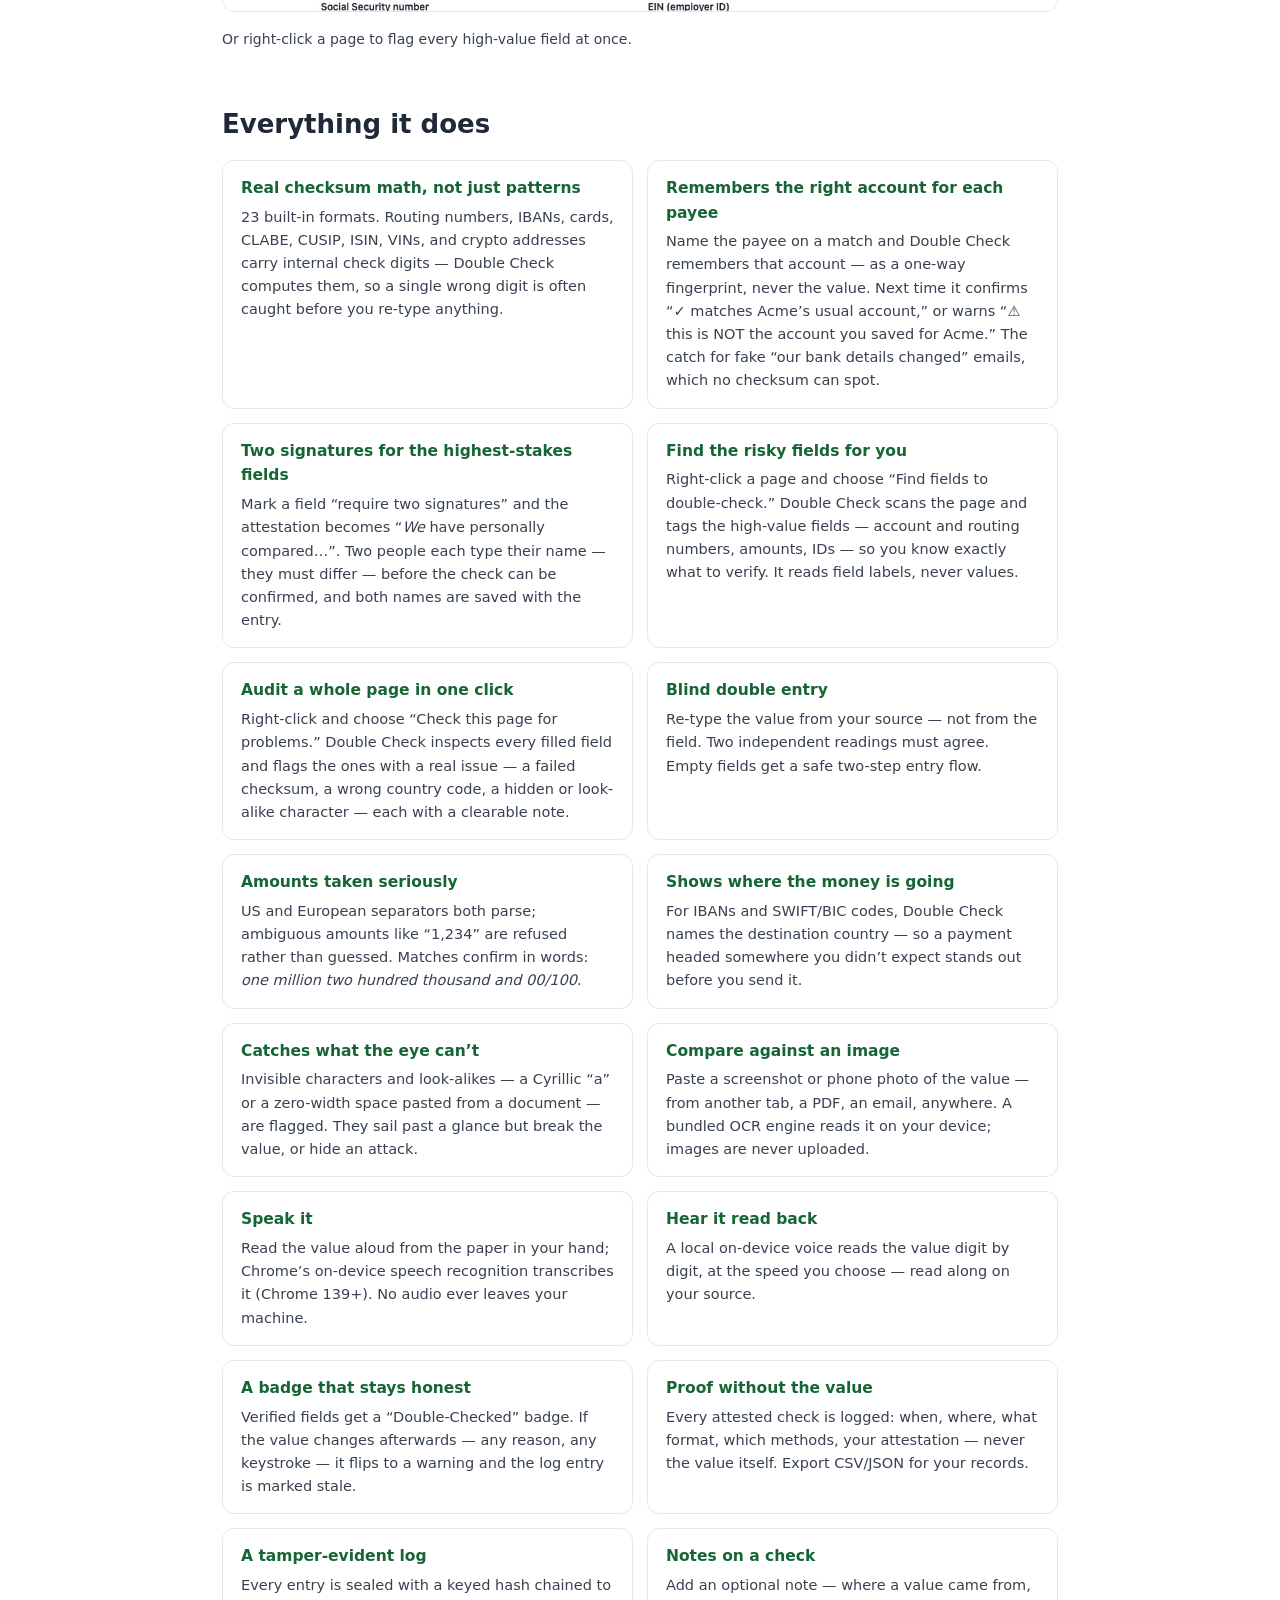
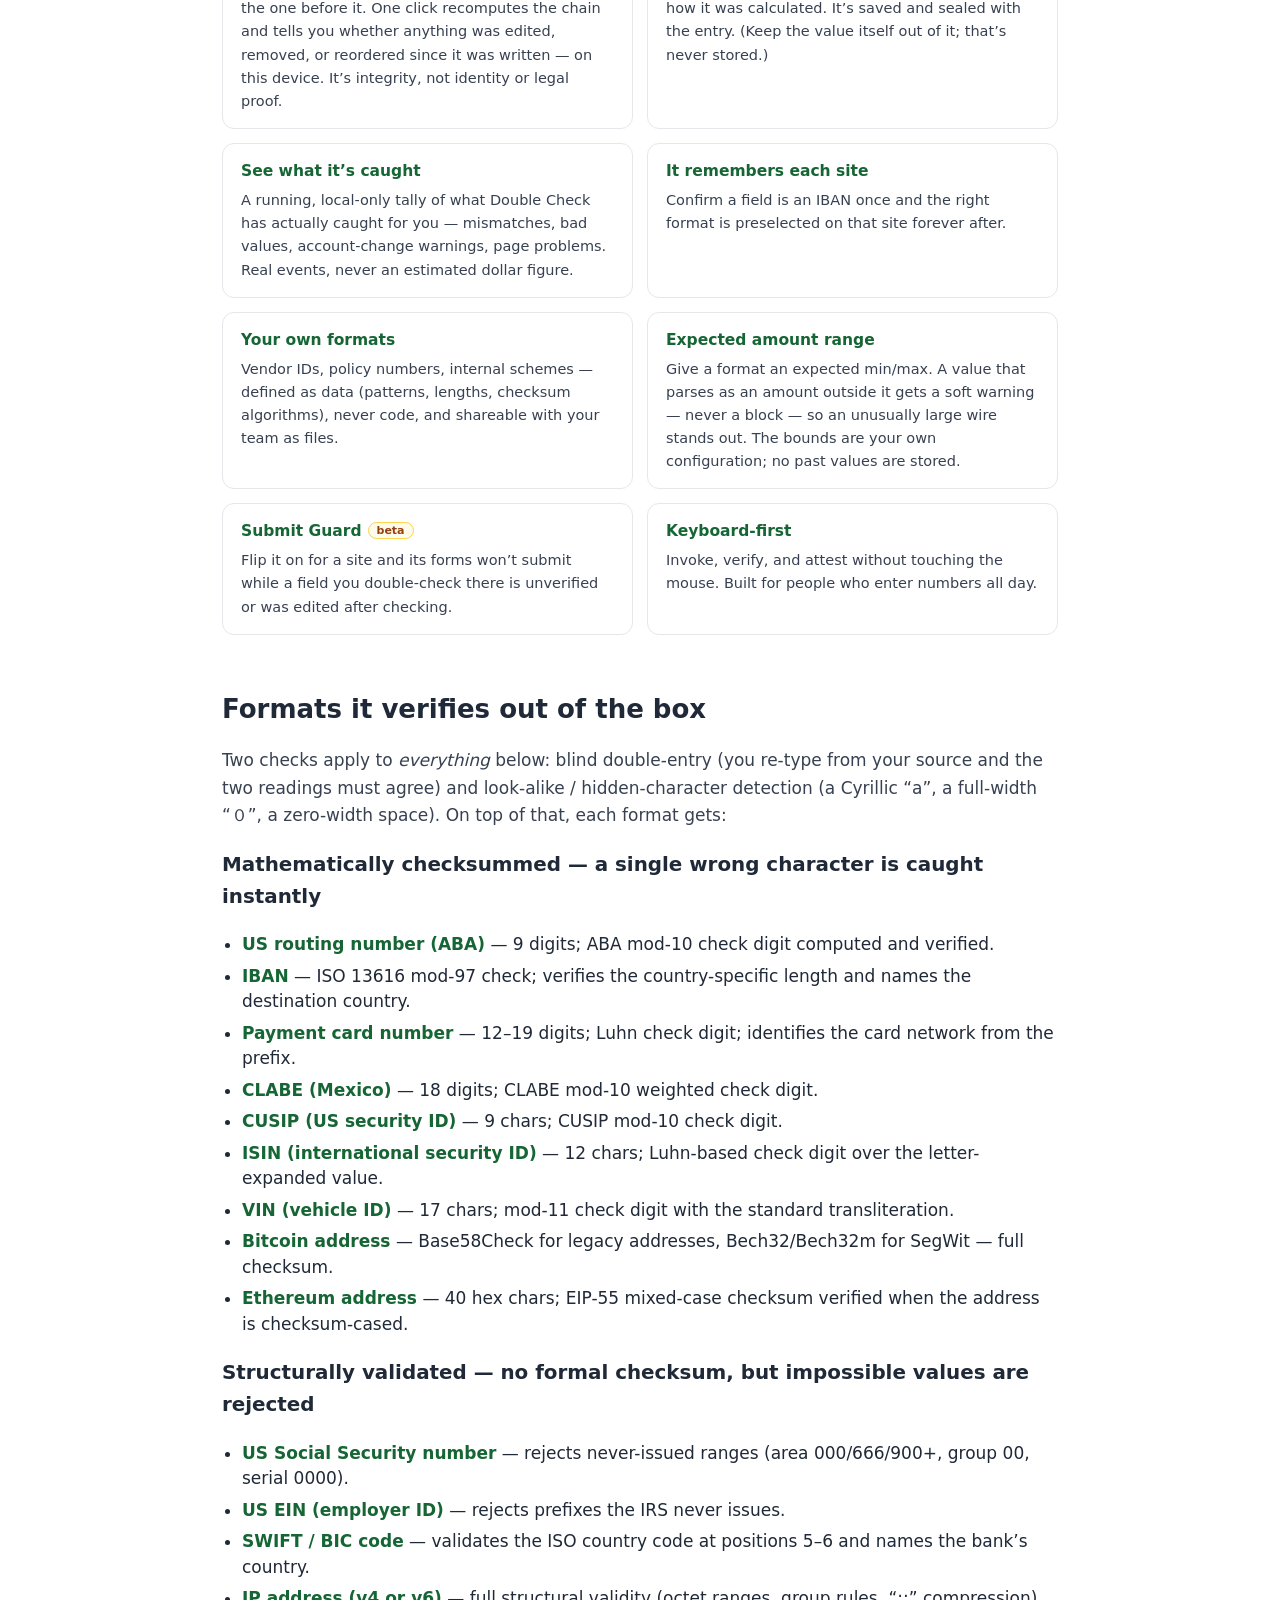
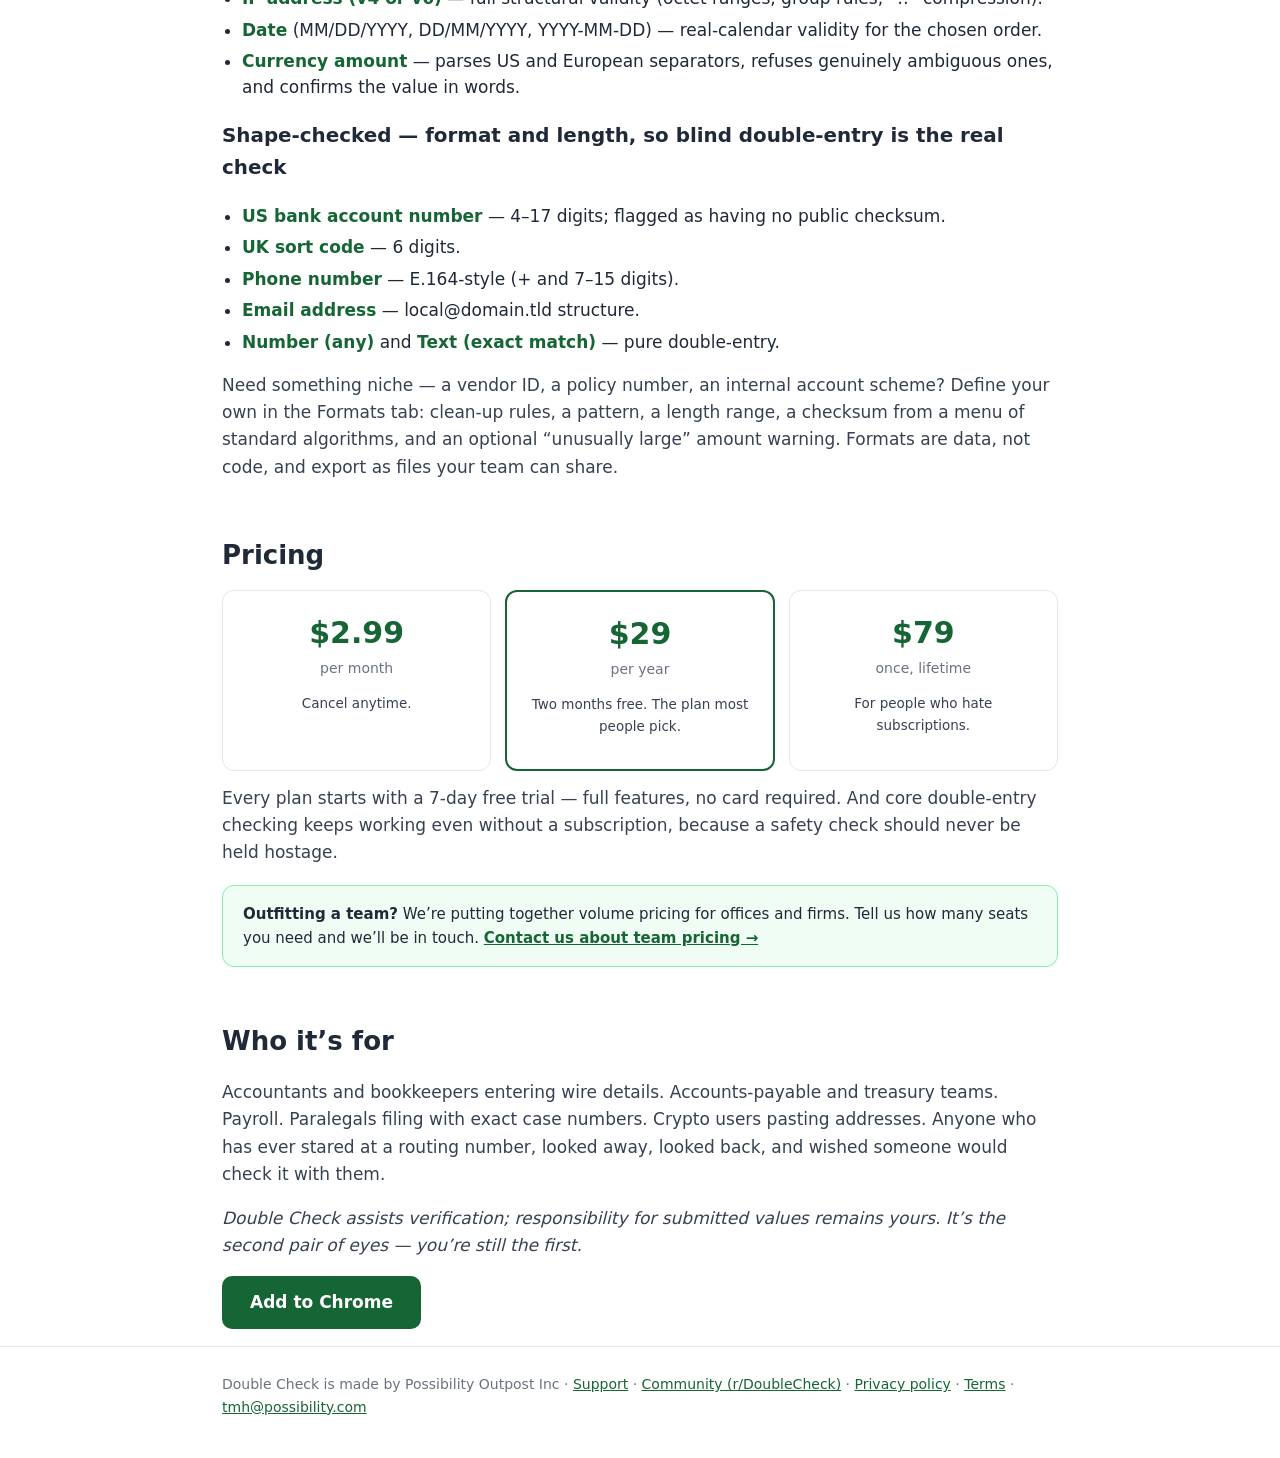
==== commit 6934ba80: "WOP" ====
--- a/index.html
+++ b/index.html
@@ -99,9 +99,9 @@
           <p>Audits every filled field and flags the ones with a real issue: a failed checksum, a wrong
           country code, a hidden or look-alike character — each one a click away from fixing.</p></div>
         <div class="feat"><h3>Catch a secret before it leaves</h3>
-          <p>The same audit spots an API key, private key, or crypto wallet seed phrase sitting in a
-          field — including chat composers like ChatGPT’s — and with Submit Guard on, blocks a form
-          carrying one (a second click sends anyway: it warns, you decide). Detection anchors on real
+          <p>Both page commands spot an API key, private key, or crypto wallet seed phrase sitting in a
+          field — including chat composers like ChatGPT’s — and with Submit Guard on, a form carrying
+          one is blocked (a second click sends anyway: it warns, you decide). Detection anchors on real
           structure, so git hashes and ordinary text are never flagged — and the secret itself is never
           stored or logged.</p></div>
       </div>
@@ -269,11 +269,11 @@
     <section>
       <h2>Pricing</h2>
       <div class="price-row">
-        <div class="price"><div class="amt">$4.99</div><div class="per">per month</div>
+        <div class="price"><div class="amt">$2.99</div><div class="per">per month</div>
           <p>Cancel anytime.</p></div>
-        <div class="price hot"><div class="amt">$39</div><div class="per">per year</div>
+        <div class="price hot"><div class="amt">$29</div><div class="per">per year</div>
           <p>Two months free. The plan most people pick.</p></div>
-        <div class="price"><div class="amt">$99</div><div class="per">once, lifetime</div>
+        <div class="price"><div class="amt">$79</div><div class="per">once, lifetime</div>
           <p>For people who hate subscriptions.</p></div>
       </div>
       <p style="margin-top:14px">Every plan starts with a 7-day free trial — full features, no
